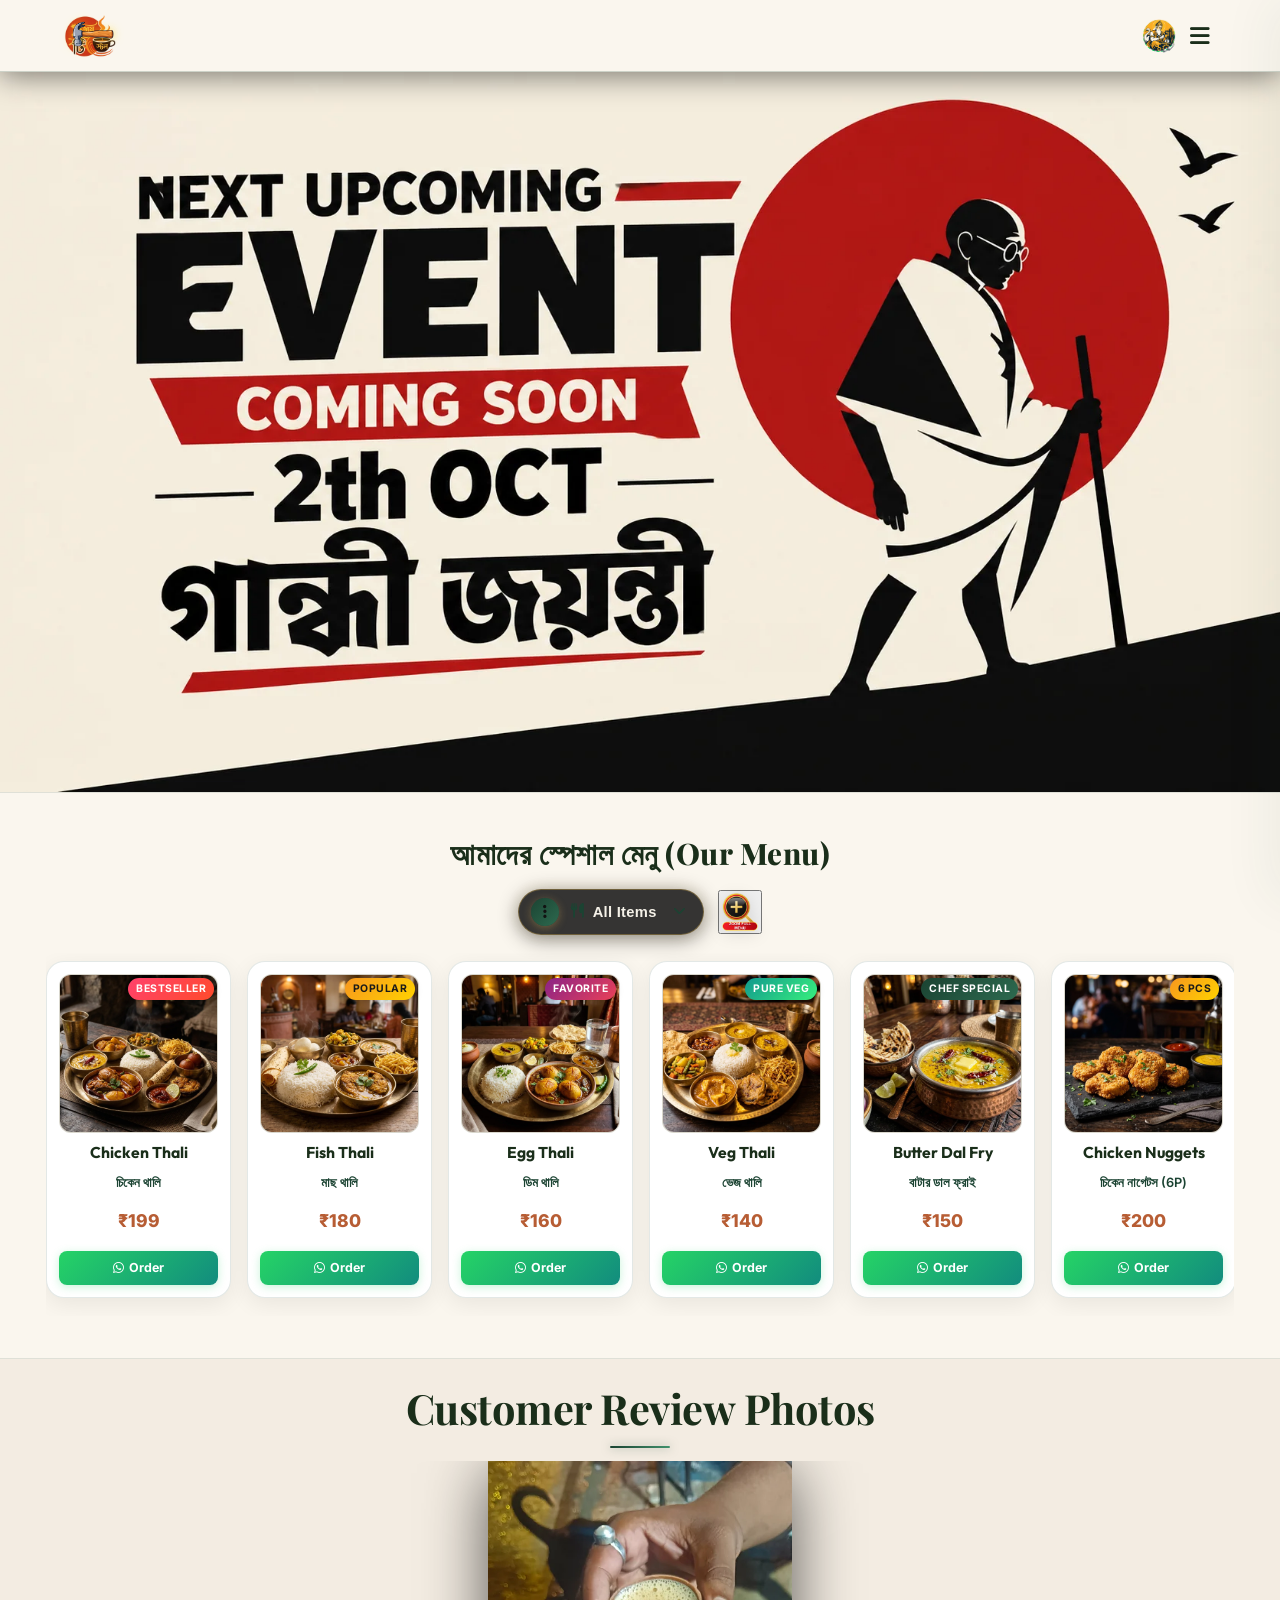
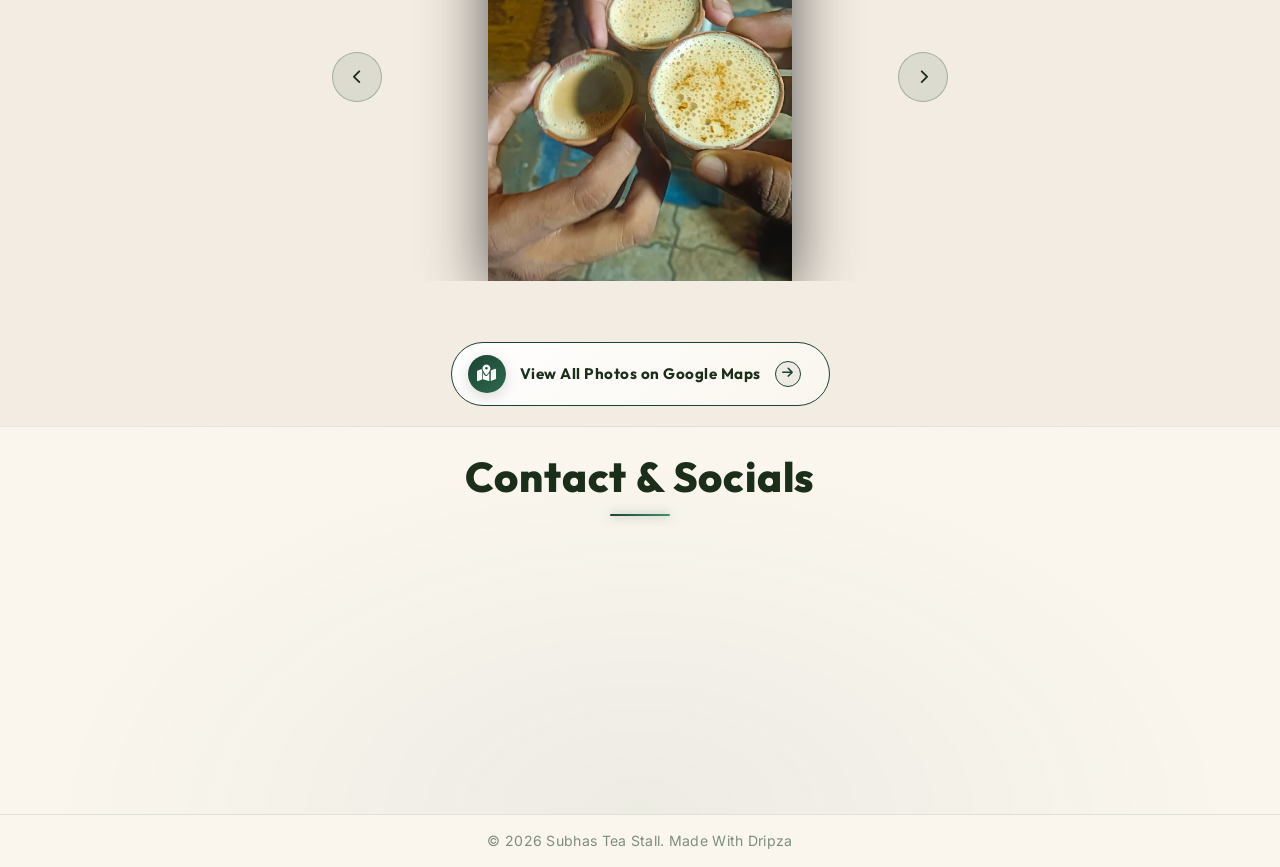
==== index.html @ e44ba38e "Add clear search button in menu popup" ====
﻿<!DOCTYPE html>
<html lang="bn">
<head>
    <meta charset="UTF-8">
    <meta name="viewport" content="width=device-width, initial-scale=1.0">
    <title>Subhas Tea Stall</title>
    <link rel="icon" type="image/png" href="assets/subhas-tea-stall-logo.webp">
    <link href="https://fonts.googleapis.com/css2?family=Playfair+Display:wght@400;600;700;800&family=Outfit:wght@300;400;600;800&family=Inter:wght@300;400;500;600&display=swap" rel="stylesheet">
    <link rel="stylesheet" href="https://cdnjs.cloudflare.com/ajax/libs/font-awesome/6.4.0/css/all.min.css">
    <link rel="stylesheet" href="styles.css?v=1.3">
</head>
<body class="no-scroll">
    <!-- Preloader Screen -->
    <div id="preloader">
        <div class="preloader-content">
            <h1 class="preloader-title">Welcome to <br><span class="highlight">Subhas Tea Stall</span></h1>
            <div class="preloader-loader">
                <div class="loader-bar"></div>
            </div>
        </div>
    </div>
    <!-- Navbar -->
    <nav class="navbar">
        <div class="logo-container">
            <img src="assets/subhas-tea-stall-logo.webp" alt="Subhas Tea Stall Logo" class="logo-brand-img">
            <div class="logo-text-wrapper">
                <span class="animated-football-header" title="Ganesh Chaturthi Special">
                    <img src="assets/ganesh_run_icon.webp" alt="Ganesh Run Icon" style="object-fit: contain; filter: drop-shadow(0 0 5px rgba(255, 215, 0, 0.6));">
                </span>
                <span class="logo-text">Subhas Tea Stall</span>
            </div>
        </div>
        <span class="rath-yatra-header-text">শুভ বিশ্বকর্মা পূজা!</span>
        <ul class="nav-links">
            <li><a href="#home">Home</a></li>
            <li><a href="#menu">Menu</a></li>
            <li><a href="#reviews">Reviews</a></li>
            <li><a href="#contact">Contact</a></li>
        </ul>
        <div class="navbar-actions">
            <!-- Rakhi Purnima Button for Poster -->
            <button class="fifa-btn" id="open-promo-modal-direct-btn" title="Show Ganesh Chaturthi Special Poster">
                <div class="fifa-container">
                    <div class="fifa-magic-ring"></div>
                    <img src="assets/ganesh_icon.webp" alt="Ganesh Special" class="fifa-svg" style="object-fit: contain;">
                </div>
            </button>
            
            <div class="hamburger">
                <i class="fas fa-bars"></i>
            </div>
        </div>
    </nav>

    <!-- Hero Section -->
    <section id="home" class="hero">
        <div class="hero-bg banner-box">
            <img src="assets/aj_restaurant_banner_1.webp" alt="AJ Restaurant & Cafe Banner" class="active">
            <img src="assets/banner_1.webp" alt="Subhas Tea Stall Banner 1">
            <img src="assets/banner_2.webp" alt="Subhas Tea Stall Banner 2">
            <img src="assets/banner_3.webp" alt="Subhas Tea Stall Banner 3">
            <img src="assets/banner_4.webp" alt="Subhas Tea Stall Banner 4">
            <img src="assets/banner_5.webp" alt="Subhas Tea Stall Banner 5">
            <img src="assets/banner_6.webp" alt="Subhas Tea Stall Banner 6">
            <div class="overlay"></div>
        </div>
        <!-- Click/Hover Zones for Banner Control -->
        <div class="hero-nav-zone left-zone" title="Previous Image"></div>
        <div class="hero-nav-zone right-zone" title="Next Image"></div>
    </section>

                <!-- Digital Restaurant Menu Section -->
    <section id="menu" class="main-menu-section">
        <div class="menu-header-wrapper">
            <div class="menu-eyebrow-container">
                <span class="menu-eyebrow">আমাদের স্পেশাল মেনু (Our Menu)</span>
            </div>
        </div>

        <!-- Menu Category Filter Tabs -->
                <!-- Menu Category Filter Dropdown (Three-Dot Filter Menu) -->
        <!-- Menu Filter and Zoom Controls Row -->
        <div class="menu-filter-controls-row">
            <div class="menu-filter-dropdown-wrapper" id="main-menu-filter-dropdown-wrapper">
            <button type="button" class="menu-filter-dots-btn" id="main-menu-filter-dots-btn" aria-expanded="false" aria-haspopup="true" title="Filter Menu">
                <span class="three-dots-icon-box">
                    <i class="fas fa-ellipsis-v"></i>
                </span>
                <span class="current-filter-label" id="main-current-filter-label">
                    <i class="fas fa-utensils"></i>
                    <span>All Items</span>
                </span>
                <i class="fas fa-chevron-down filter-dropdown-arrow"></i>
            </button>

            <!-- Dropdown List of Category Filter Options -->
            <div class="menu-filter-dropdown-menu" id="main-menu-filter-dropdown-menu">
                <div class="menu-filter-dropdown-header">
                    <span><i class="fas fa-filter"></i> Filter Category</span>
                </div>
                <div class="menu-filter-dropdown-list">
                    <button type="button" class="menu-tab-btn active" data-category="all">
                        <span class="tab-btn-content">
                            <i class="fas fa-utensils tab-icon"></i>
                            <span class="tab-title">All Items</span>
                        </span>
                        <i class="fas fa-check active-indicator-icon"></i>
                    </button>
                    <button type="button" class="menu-tab-btn" data-category="thali">
                        <span class="tab-btn-content">
                            <i class="fas fa-bowl-rice tab-icon"></i>
                            <span class="tab-title">Bengali Thali</span>
                        </span>
                        <i class="fas fa-check active-indicator-icon"></i>
                    </button>
                    <button type="button" class="menu-tab-btn" data-category="snacks">
                        <span class="tab-btn-content">
                            <i class="fas fa-burger tab-icon"></i>
                            <span class="tab-title">Breakfast & Snacks</span>
                        </span>
                        <i class="fas fa-check active-indicator-icon"></i>
                    </button>
                    <button type="button" class="menu-tab-btn" data-category="beverages">
                        <span class="tab-btn-content">
                            <i class="fas fa-mug-hot tab-icon"></i>
                            <span class="tab-title">Tea & Coffee</span>
                        </span>
                        <i class="fas fa-check active-indicator-icon"></i>
                    </button>
                    <button type="button" class="menu-tab-btn" data-category="extras">
                        <span class="tab-btn-content">
                            <i class="fas fa-plate-wheat tab-icon"></i>
                            <span class="tab-title">Sides & Extras</span>
                        </span>
                        <i class="fas fa-check active-indicator-icon"></i>
                    </button>
                </div>
            </div>
        </div>

            <!-- Zoom Full Menu Button on Right Side of Filter -->
            <button type="button" class="menu-zoom-img-btn" id="open-full-menu-modal-btn" title="Open Complete Menu Card (সম্পূর্ণ মেনু)">
                    <img src="assets/zoom_full_menu_icon.webp" alt="Zoom Full Menu" class="zoom-full-menu-img">
                </button>
        </div>
        

        <!-- Menu Cards Horizontal Side-Scroll Wrapper -->
        <div class="main-menu-scroll-wrapper">
            <div class="main-menu-scroll-track" id="main-restaurant-menu-scroll">
                
                <!-- 1. Chicken Thali -->
                <div class="food-menu-card" data-category="thali">
                    <div class="food-card-badge bestseller">Bestseller</div>
                    <div class="food-card-img-box">
                        <img src="assets/menu_chicken_thali.webp" alt="Chicken Thali" loading="lazy">
                    </div>
                    <div class="food-card-body">
                        <h3 class="food-title">Chicken Thali</h3>
                        <span class="bengali-title">চিকেন থালি</span>
                        <span class="food-price">₹199</span>
                        <a href="https://wa.me/919547683177?text=Hi%20Subhas%20Tea%20Stall,%20I%20want%20to%20order%20Chicken%20Thali%20(₹199)" target="_blank" class="food-order-btn">
                            <i class="fab fa-whatsapp"></i> Order
                        </a>
                    </div>
                </div>

                <!-- 2. Fish Thali -->
                <div class="food-menu-card" data-category="thali">
                    <div class="food-card-badge popular">Popular</div>
                    <div class="food-card-img-box">
                        <img src="assets/menu_fish_thali.webp" alt="Fish Thali" loading="lazy">
                    </div>
                    <div class="food-card-body">
                        <h3 class="food-title">Fish Thali</h3>
                        <span class="bengali-title">মাছ থালি</span>
                        <span class="food-price">₹180</span>
                        <a href="https://wa.me/919547683177?text=Hi%20Subhas%20Tea%20Stall,%20I%20want%20to%20order%20Fish%20Thali%20(₹180)" target="_blank" class="food-order-btn">
                            <i class="fab fa-whatsapp"></i> Order
                        </a>
                    </div>
                </div>

                <!-- 3. Egg Thali -->
                <div class="food-menu-card" data-category="thali">
                    <div class="food-card-badge special">Favorite</div>
                    <div class="food-card-img-box">
                        <img src="assets/menu_egg_thali.webp" alt="Egg Thali" loading="lazy">
                    </div>
                    <div class="food-card-body">
                        <h3 class="food-title">Egg Thali</h3>
                        <span class="bengali-title">ডিম থালি</span>
                        <span class="food-price">₹160</span>
                        <a href="https://wa.me/919547683177?text=Hi%20Subhas%20Tea%20Stall,%20I%20want%20to%20order%20Egg%20Thali%20(₹160)" target="_blank" class="food-order-btn">
                            <i class="fab fa-whatsapp"></i> Order
                        </a>
                    </div>
                </div>

                <!-- 4. Veg Thali -->
                <div class="food-menu-card" data-category="thali">
                    <div class="food-card-badge pure-veg">Pure Veg</div>
                    <div class="food-card-img-box">
                        <img src="assets/menu_veg_thali.webp" alt="Veg Thali" loading="lazy">
                    </div>
                    <div class="food-card-body">
                        <h3 class="food-title">Veg Thali</h3>
                        <span class="bengali-title">ভেজ থালি</span>
                        <span class="food-price">₹140</span>
                        <a href="https://wa.me/919547683177?text=Hi%20Subhas%20Tea%20Stall,%20I%20want%20to%20order%20Veg%20Thali%20(₹140)" target="_blank" class="food-order-btn">
                            <i class="fab fa-whatsapp"></i> Order
                        </a>
                    </div>
                </div>

                <!-- 5. Butter Dal Fry -->
                <div class="food-menu-card" data-category="extras">
                    <div class="food-card-badge chef">Chef Special</div>
                    <div class="food-card-img-box">
                        <img src="assets/menu_butter_dal_fry.webp" alt="Butter Dal Fry" loading="lazy">
                    </div>
                    <div class="food-card-body">
                        <h3 class="food-title">Butter Dal Fry</h3>
                        <span class="bengali-title">বাটার ডাল ফ্রাই</span>
                        <span class="food-price">₹150</span>
                        <a href="https://wa.me/919547683177?text=Hi%20Subhas%20Tea%20Stall,%20I%20want%20to%20order%20Butter%20Dal%20Fry%20(₹150)" target="_blank" class="food-order-btn">
                            <i class="fab fa-whatsapp"></i> Order
                        </a>
                    </div>
                </div>

                <!-- 6. Chicken Nuggets -->
                <div class="food-menu-card" data-category="snacks">
                    <div class="food-card-badge popular">6 Pcs</div>
                    <div class="food-card-img-box">
                        <img src="assets/menu_chicken_nuggets.webp" alt="Chicken Nuggets" loading="lazy">
                    </div>
                    <div class="food-card-body">
                        <h3 class="food-title">Chicken Nuggets</h3>
                        <span class="bengali-title">চিকেন নাগেটস (6P)</span>
                        <span class="food-price">₹200</span>
                        <a href="https://wa.me/919547683177?text=Hi%20Subhas%20Tea%20Stall,%20I%20want%20to%20order%20Chicken%20Nuggets%20(₹200)" target="_blank" class="food-order-btn">
                            <i class="fab fa-whatsapp"></i> Order
                        </a>
                    </div>
                </div>

                <!-- 7. Aloo Tikki -->
                <div class="food-menu-card" data-category="snacks">
                    <div class="food-card-badge pure-veg">Big Size</div>
                    <div class="food-card-img-box">
                        <img src="assets/menu_aloo_tikki.webp" alt="Aloo Tikki Big Size" loading="lazy">
                    </div>
                    <div class="food-card-body">
                        <h3 class="food-title">Aloo Tikki 6P</h3>
                        <span class="bengali-title">আলু টিক্কি (6P)</span>
                        <span class="food-price">₹180</span>
                        <a href="https://wa.me/919547683177?text=Hi%20Subhas%20Tea%20Stall,%20I%20want%20to%20order%20Aloo%20Tikki%20(₹180)" target="_blank" class="food-order-btn">
                            <i class="fab fa-whatsapp"></i> Order
                        </a>
                    </div>
                </div>

                <!-- 8. Egg Maggie -->
                <div class="food-menu-card" data-category="snacks">
                    <div class="food-card-badge popular">Hot</div>
                    <div class="food-card-img-box">
                        <img src="assets/menu_egg_maggie.webp" alt="Egg Maggie" loading="lazy">
                    </div>
                    <div class="food-card-body">
                        <h3 class="food-title">Egg Maggie</h3>
                        <span class="bengali-title">এগ ম্যাগি</span>
                        <span class="food-price">₹80</span>
                        <a href="https://wa.me/919547683177?text=Hi%20Subhas%20Tea%20Stall,%20I%20want%20to%20order%20Egg%20Maggie%20(₹80)" target="_blank" class="food-order-btn">
                            <i class="fab fa-whatsapp"></i> Order
                        </a>
                    </div>
                </div>

                <!-- 9. Veg Maggie -->
                <div class="food-menu-card" data-category="snacks">
                    <div class="food-card-badge pure-veg">Veg</div>
                    <div class="food-card-img-box">
                        <img src="assets/menu_egg_maggie.webp" alt="Veg Maggie" loading="lazy">
                    </div>
                    <div class="food-card-body">
                        <h3 class="food-title">Veg Maggie</h3>
                        <span class="bengali-title">ভেজ ম্যাগি</span>
                        <span class="food-price">₹60</span>
                        <a href="https://wa.me/919547683177?text=Hi%20Subhas%20Tea%20Stall,%20I%20want%20to%20order%20Veg%20Maggie%20(₹60)" target="_blank" class="food-order-btn">
                            <i class="fab fa-whatsapp"></i> Order
                        </a>
                    </div>
                </div>

                <!-- 10. Bread Omelette -->
                <div class="food-menu-card" data-category="snacks">
                    <div class="food-card-badge special">Breakfast</div>
                    <div class="food-card-img-box">
                        <img src="assets/menu6.webp" alt="Bread Omelette Jam Butter" loading="lazy">
                    </div>
                    <div class="food-card-body">
                        <h3 class="food-title">Bread Omelette</h3>
                        <span class="bengali-title">ব্রেড ওমলেট / জ্যাম</span>
                        <span class="food-price">₹60</span>
                        <a href="https://wa.me/919547683177?text=Hi%20Subhas%20Tea%20Stall,%20I%20want%20to%20order%20Bread%20Omelette%20(₹60)" target="_blank" class="food-order-btn">
                            <i class="fab fa-whatsapp"></i> Order
                        </a>
                    </div>
                </div>

                <!-- 11. Chai & Coffee -->
                <div class="food-menu-card" data-category="beverages">
                    <div class="food-card-badge special">Hot</div>
                    <div class="food-card-img-box">
                        <img src="assets/menu_tea_coffee.webp" alt="Coffee" loading="lazy">
                    </div>
                    <div class="food-card-body">
                        <h3 class="food-title">Milk / Black Coffee</h3>
                        <span class="bengali-title">কফি (Min 2 Cup)</span>
                        <span class="food-price">₹50</span>
                        <a href="https://wa.me/919547683177?text=Hi%20Subhas%20Tea%20Stall,%20I%20want%20to%20order%20Coffee" target="_blank" class="food-order-btn">
                            <i class="fab fa-whatsapp"></i> Order
                        </a>
                    </div>
                </div>

                <!-- 12. Milk / Black Tea -->
                <div class="food-menu-card" data-category="beverages">
                    <div class="food-card-badge bestseller">Chai</div>
                    <div class="food-card-img-box">
                        <img src="assets/menu_tea_coffee.webp" alt="Tea" loading="lazy">
                    </div>
                    <div class="food-card-body">
                        <h3 class="food-title">Black / Milk Tea</h3>
                        <span class="bengali-title">চা (Min 2 Cup)</span>
                        <span class="food-price">₹25</span>
                        <a href="https://wa.me/919547683177?text=Hi%20Subhas%20Tea%20Stall,%20I%20want%20to%20order%20Tea" target="_blank" class="food-order-btn">
                            <i class="fab fa-whatsapp"></i> Order
                        </a>
                    </div>
                </div>

                <!-- 13. Green Tea -->
                <div class="food-menu-card" data-category="beverages">
                    <div class="food-card-badge pure-veg">Healthy</div>
                    <div class="food-card-img-box">
                        <img src="assets/menu_tea_coffee.webp" alt="Green Tea" loading="lazy">
                    </div>
                    <div class="food-card-body">
                        <h3 class="food-title">Green Tea</h3>
                        <span class="bengali-title">গ্রিন টি (Min 2 Cup)</span>
                        <span class="food-price">₹40</span>
                        <a href="https://wa.me/919547683177?text=Hi%20Subhas%20Tea%20Stall,%20I%20want%20to%20order%20Green%20Tea" target="_blank" class="food-order-btn">
                            <i class="fab fa-whatsapp"></i> Order
                        </a>
                    </div>
                </div>

                <!-- 14. Extra Chicken 4P -->
                <div class="food-menu-card" data-category="extras">
                    <div class="food-card-badge popular">4 Pcs</div>
                    <div class="food-card-img-box">
                        <img src="assets/menu_chicken_thali.webp" alt="Extra Chicken" loading="lazy">
                    </div>
                    <div class="food-card-body">
                        <h3 class="food-title">Extra Chicken (4P)</h3>
                        <span class="bengali-title">চিকেন কারি (4P)</span>
                        <span class="food-price">₹180</span>
                        <a href="https://wa.me/919547683177?text=Hi%20Subhas%20Tea%20Stall,%20I%20want%20to%20order%20Extra%20Chicken%204P%20(₹180)" target="_blank" class="food-order-btn">
                            <i class="fab fa-whatsapp"></i> Order
                        </a>
                    </div>
                </div>

                <!-- 15. Extra Mutton 1P -->
                <div class="food-menu-card" data-category="extras">
                    <div class="food-card-badge special">Special</div>
                    <div class="food-card-img-box">
                        <img src="assets/menu3.webp" alt="Extra Mutton" loading="lazy">
                    </div>
                    <div class="food-card-body">
                        <h3 class="food-title">Extra Mutton (1P)</h3>
                        <span class="bengali-title">মটন (স্পেশাল অর্ডার)</span>
                        <span class="food-price">₹80</span>
                        <a href="https://wa.me/919547683177?text=Hi%20Subhas%20Tea%20Stall,%20I%20want%20to%20order%20Extra%20Mutton%20(₹80)" target="_blank" class="food-order-btn">
                            <i class="fab fa-whatsapp"></i> Order
                        </a>
                    </div>
                </div>

                <!-- 16. Extra Fish 1P -->
                <div class="food-menu-card" data-category="extras">
                    <div class="food-card-badge popular">1 Pc</div>
                    <div class="food-card-img-box">
                        <img src="assets/menu_fish_thali.webp" alt="Extra Fish" loading="lazy">
                    </div>
                    <div class="food-card-body">
                        <h3 class="food-title">Extra Fish (1P)</h3>
                        <span class="bengali-title">মাছ ১ পিস</span>
                        <span class="food-price">₹80</span>
                        <a href="https://wa.me/919547683177?text=Hi%20Subhas%20Tea%20Stall,%20I%20want%20to%20order%20Extra%20Fish%20(₹80)" target="_blank" class="food-order-btn">
                            <i class="fab fa-whatsapp"></i> Order
                        </a>
                    </div>
                </div>

                <!-- 17. Green Salad -->
                <div class="food-menu-card" data-category="extras">
                    <div class="food-card-badge pure-veg">Fresh</div>
                    <div class="food-card-img-box">
                        <img src="assets/menu_veg_thali.webp" alt="Green Salad" loading="lazy">
                    </div>
                    <div class="food-card-body">
                        <h3 class="food-title">Green Salad</h3>
                        <span class="bengali-title">গ্রিন স্যালাড</span>
                        <span class="food-price">₹100</span>
                        <a href="https://wa.me/919547683177?text=Hi%20Subhas%20Tea%20Stall,%20I%20want%20to%20order%20Green%20Salad%20(₹100)" target="_blank" class="food-order-btn">
                            <i class="fab fa-whatsapp"></i> Order
                        </a>
                    </div>
                </div>

                <!-- 18. Extra Egg (2P) -->
                <div class="food-menu-card" data-category="extras">
                    <div class="food-card-badge special">2 Pcs</div>
                    <div class="food-card-img-box">
                        <img src="assets/menu_egg_thali.webp" alt="Extra Egg 2P" loading="lazy">
                    </div>
                    <div class="food-card-body">
                        <h3 class="food-title">Extra Egg (2P)</h3>
                        <span class="bengali-title">ডিম (২ পিস)</span>
                        <span class="food-price">₹50</span>
                        <a href="https://wa.me/919547683177?text=Hi%20Subhas%20Tea%20Stall,%20I%20want%20to%20order%20Extra%20Egg%202P%20(₹50)" target="_blank" class="food-order-btn">
                            <i class="fab fa-whatsapp"></i> Order
                        </a>
                    </div>
                </div>

                <!-- 19. Extra Rice -->
                <div class="food-menu-card" data-category="extras">
                    <div class="food-card-badge popular">1 Plate</div>
                    <div class="food-card-img-box">
                        <img src="assets/menu_veg_thali.webp" alt="Extra Rice" loading="lazy">
                    </div>
                    <div class="food-card-body">
                        <h3 class="food-title">Extra Rice</h3>
                        <span class="bengali-title">এক্সট্রা ভাত</span>
                        <span class="food-price">₹50</span>
                        <a href="https://wa.me/919547683177?text=Hi%20Subhas%20Tea%20Stall,%20I%20want%20to%20order%20Extra%20Rice%20(₹50)" target="_blank" class="food-order-btn">
                            <i class="fab fa-whatsapp"></i> Order
                        </a>
                    </div>
                </div>

                <!-- 20. Extra Misti / Papad / Roti -->
                <div class="food-menu-card" data-category="extras">
                    <div class="food-card-badge pure-veg">Per Pc</div>
                    <div class="food-card-img-box">
                        <img src="assets/menu2.webp" alt="Extra Misti Papad Roti" loading="lazy">
                    </div>
                    <div class="food-card-body">
                        <h3 class="food-title">Extra Misti / Papad / Roti</h3>
                        <span class="bengali-title">মিষ্টি / পাঁপড় / রুটি</span>
                        <span class="food-price">₹10</span>
                        <a href="https://wa.me/919547683177?text=Hi%20Subhas%20Tea%20Stall,%20I%20want%20to%20order%20Extra%20Misti%20Papad%20Roti%20(₹10)" target="_blank" class="food-order-btn">
                            <i class="fab fa-whatsapp"></i> Order
                        </a>
                    </div>
                </div>

                <!-- 21. Extra Sabji / Dal / Vaji -->
                <div class="food-menu-card" data-category="extras">
                    <div class="food-card-badge pure-veg">Side Bowl</div>
                    <div class="food-card-img-box">
                        <img src="assets/menu_butter_dal_fry.webp" alt="Extra Sabji Dal Vaji" loading="lazy">
                    </div>
                    <div class="food-card-body">
                        <h3 class="food-title">Extra Sabji / Dal / Vaji</h3>
                        <span class="bengali-title">সবজি / ডাল / ভাজি</span>
                        <span class="food-price">₹30</span>
                        <a href="https://wa.me/919547683177?text=Hi%20Subhas%20Tea%20Stall,%20I%20want%20to%20order%20Extra%20Sabji%20Dal%20Vaji%20(₹30)" target="_blank" class="food-order-btn">
                            <i class="fab fa-whatsapp"></i> Order
                        </a>
                    </div>
                </div>

                <!-- 18. Water Bottle -->
                <div class="food-menu-card" data-category="beverages">
                    <div class="food-card-badge pure-veg">Mineral</div>
                    <div class="food-card-img-box">
                        <img src="assets/menu5.webp" alt="Water Bottle" loading="lazy">
                    </div>
                    <div class="food-card-body">
                        <h3 class="food-title">Water Bottle</h3>
                        <span class="bengali-title">জল 1L / 2L</span>
                        <span class="food-price">₹20 / ₹30</span>
                        <a href="https://wa.me/919547683177?text=Hi%20Subhas%20Tea%20Stall,%20I%20want%20to%20order%20Water%20Bottle" target="_blank" class="food-order-btn">
                            <i class="fab fa-whatsapp"></i> Order
                        </a>
                    </div>
                </div>

            </div>
        </div>
    </section>

    <!-- Reviews Section (Photo Gallery) -->
    <section id="reviews" class="reviews-section">
        <h2 class="section-title">Customer Review Photos</h2>
        <div class="reviews-slider-container">
            <div class="reviews-slider">
                <div class="review-slide active">
                    <img src="assets/review_1.webp" alt="Customer Review 1">
                </div>
                <div class="review-slide">
                    <img src="assets/review_2.webp" alt="Customer Review 2">
                </div>
                <div class="review-slide">
                    <img src="assets/review_3.webp" alt="Customer Review 3">
                </div>
                <div class="review-slide">
                    <img src="assets/review_4.webp" alt="Customer Review 4">
                </div>
                <div class="review-slide">
                    <img src="assets/review_5.webp" alt="Customer Review 5">
                </div>
                <div class="review-slide">
                    <img src="assets/review_6.webp" alt="Customer Review 6">
                </div>
                <div class="review-slide">
                    <img src="assets/review_7.webp" alt="Customer Review 7">
                </div>
                <div class="review-slide">
                    <img src="assets/review_8.webp" alt="Customer Review 8">
                </div>
                <div class="review-slide">
                    <img src="assets/review_9.webp" alt="Customer Review 9">
                </div>
                <div class="review-slide">
                    <img src="assets/review_10.webp" alt="Customer Review 10">
                </div>
                <div class="review-slide">
                    <img src="assets/review_11.webp" alt="Customer Review 11">
                </div>
                <div class="review-slide">
                    <img src="assets/review_12.webp" alt="Customer Review 12">
                </div>
                <div class="review-slide">
                    <img src="assets/review_13.webp" alt="Customer Review 13">
                </div>
                <div class="review-slide">
                    <img src="assets/review_14.webp" alt="Customer Review 14">
                </div>
                <div class="review-slide">
                    <img src="assets/review_15.webp" alt="Customer Review 15">
                </div>
            </div>
            
            <!-- Slider Controls -->
            <button class="slider-btn prev-btn"><i class="fas fa-chevron-left"></i></button>
            <button class="slider-btn next-btn"><i class="fas fa-chevron-right"></i></button>
            
            <!-- Slider Dots -->
            <div class="slider-dots"></div>
        </div>
        <div style="text-align: center; margin-top: 3rem;">
            <div class="reviews-cta-wrapper">
            <a href="https://maps.app.goo.gl/wQAtMubiSSUngBWE6" target="_blank" class="modern-maps-btn" title="Open Google Maps Gallery">
                <span class="maps-icon-badge"><i class="fas fa-map-marked-alt"></i></span>
                <span class="maps-btn-text">View All Photos on Google Maps</span>
                <span class="maps-arrow-circle"><i class="fas fa-arrow-right"></i></span>
            </a>
        </div>
        </div>
    </section>

    <!-- Contact & Footer -->
    <section id="contact" class="contact-section">
        <h2 class="section-title">Contact & Socials</h2>
        <div class="contact-container glassmorphism">
            <div class="contact-info">
                <h2>Visit Us</h2>
                <div class="info-item">
                    <a href="https://maps.app.goo.gl/G2WY5pdnE6Z5z4eN9" target="_blank" style="color: inherit; text-decoration: none; display: flex; align-items: center; gap: 15px;">
                        <i class="fas fa-map-marker-alt"></i>
                        <p>Nabadwip, West Bengal 741302</p>
                    </a>
                </div>
                <div class="info-item">
                    <a href="tel:+919547683177" style="color: inherit; text-decoration: none; display: flex; align-items: center; gap: 15px;">
                        <i class="fas fa-phone-alt"></i>
                        <p>+91 9547683177</p>
                    </a>
                </div>
                <div class="info-item">
                    <a href="mailto:subhasteastall@gmail.com" style="color: inherit; text-decoration: none; display: flex; align-items: center; gap: 15px;">
                        <i class="fas fa-envelope"></i>
                        <p>subhasteastall@gmail.com</p>
                    </a>
                </div>
            </div>
            <div class="social-links">
                <h2>Follow Us</h2>
                <div class="social-icons">
                    <a href="#" class="social-icon"><i class="fab fa-instagram"></i></a>
                    <a href="#" class="social-icon"><i class="fab fa-facebook-f"></i></a>
                    <a href="#" class="social-icon"><i class="fab fa-youtube"></i></a>
                    <a href="https://wa.me/919547683177" target="_blank" class="social-icon"><i class="fab fa-whatsapp"></i></a>
                    <a href="https://maps.app.goo.gl/G2WY5pdnE6Z5z4eN9" target="_blank" class="social-icon"><i class="fas fa-map-marker-alt"></i></a>
                </div>
            </div>
        </div>
    </section>

    <footer>
        <p>&copy; 2026 Subhas Tea Stall. Made With Dripza</p>
    </footer>



    <!-- Full Menu Interactive Modal -->
    <div class="full-menu-modal" id="full-menu-modal" aria-hidden="true">
        <div class="full-menu-modal-overlay" id="full-menu-modal-overlay"></div>
        <div class="full-menu-modal-container">
            <!-- Modal Sticky Top Header Container (Header + Hero Title + Search + Category Tabs) -->
            <div class="full-menu-modal-top-section">
                <!-- Modal Header -->
                <div class="full-menu-modal-header">
                    <div class="full-menu-modal-header-left">
                        <button class="menu-modal-close-btn" id="close-full-menu-modal-btn" aria-label="Close Full Menu">
                            <i class="fas fa-arrow-left"></i> <span>Back</span>
                        </button>
                        <div class="full-menu-modal-title">
                            Subhas Tea Stall
                        </div>
                    </div>
                    <div class="full-menu-modal-header-right">
                        <a href="#modal-order-timings" class="menu-modal-timing-btn" id="modal-timing-btn" title="Order Timings">
                            <i class="fas fa-clock"></i> <span>Timings</span>
                        </a>
                        <a href="tel:919547683177" class="menu-modal-call-btn">
                            <i class="fas fa-phone-alt"></i> <span>919547683177</span>
                        </a>
                        <button class="menu-modal-close-icon-btn" id="close-full-menu-icon-btn" aria-label="Close">
                            <i class="fas fa-times"></i>
                        </button>
                    </div>
                </div>

                <!-- Modal Hero Header -->
                <div class="full-menu-hero">
                    <h1>Complete Menu Card <span class="bengali-heading">আমাদের সম্পূর্ণ ডিজিটাল মেনু</span></h1>
                </div>

                <!-- Search Bar & Category Filter Tabs -->
                <div class="menu-control-bar">
                    

                    <!-- Modal Category Filter Dropdown (Three-Dot Filter Menu) -->
                    <div class="menu-filter-dropdown-wrapper" id="modal-menu-filter-dropdown-wrapper">
            <button type="button" class="menu-filter-dots-btn" id="modal-menu-filter-dots-btn" aria-expanded="false" aria-haspopup="true" title="Filter Menu">
                <span class="three-dots-icon-box">
                    <i class="fas fa-ellipsis-v"></i>
                </span>
                <span class="current-filter-label" id="modal-current-filter-label">
                    <i class="fas fa-utensils"></i>
                    <span>All Items</span>
                </span>
                <i class="fas fa-chevron-down filter-dropdown-arrow"></i>
            </button>

            <!-- Dropdown List of Category Filter Options -->
            <div class="menu-filter-dropdown-menu" id="modal-menu-filter-dropdown-menu">
                <div class="menu-filter-dropdown-header">
                    <span><i class="fas fa-filter"></i> Filter Category</span>
                </div>
                <div class="menu-filter-dropdown-list">
                    <button type="button" class="menu-tab-btn active" data-category="all">
                        <span class="tab-btn-content">
                            <i class="fas fa-utensils tab-icon"></i>
                            <span class="tab-title">All Items</span>
                        </span>
                        <i class="fas fa-check active-indicator-icon"></i>
                    </button>
                    <button type="button" class="menu-tab-btn" data-category="thali">
                        <span class="tab-btn-content">
                            <i class="fas fa-bowl-rice tab-icon"></i>
                            <span class="tab-title">Bengali Thali</span>
                        </span>
                        <i class="fas fa-check active-indicator-icon"></i>
                    </button>
                    <button type="button" class="menu-tab-btn" data-category="snacks">
                        <span class="tab-btn-content">
                            <i class="fas fa-burger tab-icon"></i>
                            <span class="tab-title">Breakfast & Snacks</span>
                        </span>
                        <i class="fas fa-check active-indicator-icon"></i>
                    </button>
                    <button type="button" class="menu-tab-btn" data-category="beverages">
                        <span class="tab-btn-content">
                            <i class="fas fa-mug-hot tab-icon"></i>
                            <span class="tab-title">Tea & Coffee</span>
                        </span>
                        <i class="fas fa-check active-indicator-icon"></i>
                    </button>
                    <button type="button" class="menu-tab-btn" data-category="extras">
                        <span class="tab-btn-content">
                            <i class="fas fa-plate-wheat tab-icon"></i>
                            <span class="tab-title">Sides & Extras</span>
                        </span>
                        <i class="fas fa-check active-indicator-icon"></i>
                    </button>
                </div>
            </div>
                </div>

                    <div class="search-box-wrapper">
                        <i class="fas fa-search"></i>
                        <input type="text" id="modal-menu-search-input" placeholder="খাবারের নাম লিখে খুঁজুন (Search dishes...)" autocomplete="off">
                        <button type="button" id="modal-menu-search-clear" class="search-clear-btn" aria-label="Clear search" title="à¦®à§à¦›à§‡ à¦«à§‡à¦²à§à¦¨ (Clear)">
                            <i class="fas fa-times"></i>
                        </button>
                    </div>
            </div>
            </div>

            <div class="full-menu-modal-body">
                <!-- Complete Menu Card Grid -->
                <div class="compact-menu-grid-container">
                    <div class="compact-grid" id="modal-full-menu-grid">

                        <!-- 1. Chicken Thali -->
                        <div class="food-menu-card" data-category="thali" data-keywords="chicken thali murgi murgir mangsho rice dal sabji thali">
                            <div class="food-card-badge bestseller">Bestseller</div>
                            <div class="food-card-img-box">
                                <img src="assets/menu_chicken_thali.webp" alt="Chicken Thali" loading="lazy">
                            </div>
                            <div class="food-card-body">
                                <h3 class="food-title">Chicken Thali</h3>
                                <span class="bengali-title">চিকেন থালি</span>
                                <span class="food-price">₹199</span>
                                <a href="https://wa.me/919547683177?text=Hi%20Subhas%20Tea%20Stall,%20I%20want%20to%20order%20Chicken%20Thali%20(₹199)" target="_blank" class="food-order-btn">
                                    <i class="fab fa-whatsapp"></i> Order
                                </a>
                            </div>
                        </div>

                        <!-- 2. Fish Thali -->
                        <div class="food-menu-card" data-category="thali" data-keywords="fish thali macher thali mach jhol rui katla rice dal thali">
                            <div class="food-card-badge popular">Popular</div>
                            <div class="food-card-img-box">
                                <img src="assets/menu_fish_thali.webp" alt="Fish Thali" loading="lazy">
                            </div>
                            <div class="food-card-body">
                                <h3 class="food-title">Fish Thali</h3>
                                <span class="bengali-title">মাছ থালি</span>
                                <span class="food-price">₹180</span>
                                <a href="https://wa.me/919547683177?text=Hi%20Subhas%20Tea%20Stall,%20I%20want%20to%20order%20Fish%20Thali%20(₹180)" target="_blank" class="food-order-btn">
                                    <i class="fab fa-whatsapp"></i> Order
                                </a>
                            </div>
                        </div>

                        <!-- 3. Egg Thali -->
                        <div class="food-menu-card" data-category="thali" data-keywords="egg thali dimer thali dim kosha rice dal thali">
                            <div class="food-card-badge special">Favorite</div>
                            <div class="food-card-img-box">
                                <img src="assets/menu_egg_thali.webp" alt="Egg Thali" loading="lazy">
                            </div>
                            <div class="food-card-body">
                                <h3 class="food-title">Egg Thali</h3>
                                <span class="bengali-title">ডিম থালি</span>
                                <span class="food-price">₹160</span>
                                <a href="https://wa.me/919547683177?text=Hi%20Subhas%20Tea%20Stall,%20I%20want%20to%20order%20Egg%20Thali%20(₹160)" target="_blank" class="food-order-btn">
                                    <i class="fab fa-whatsapp"></i> Order
                                </a>
                            </div>
                        </div>

                        <!-- 4. Veg Thali -->
                        <div class="food-menu-card" data-category="thali" data-keywords="veg thali niramish thali paneer dal sabji rice mishti doi">
                            <div class="food-card-badge pure-veg">Pure Veg</div>
                            <div class="food-card-img-box">
                                <img src="assets/menu_veg_thali.webp" alt="Veg Thali" loading="lazy">
                            </div>
                            <div class="food-card-body">
                                <h3 class="food-title">Veg Thali</h3>
                                <span class="bengali-title">ভেজ থালি</span>
                                <span class="food-price">₹140</span>
                                <a href="https://wa.me/919547683177?text=Hi%20Subhas%20Tea%20Stall,%20I%20want%20to%20order%20Veg%20Thali%20(₹140)" target="_blank" class="food-order-btn">
                                    <i class="fab fa-whatsapp"></i> Order
                                </a>
                            </div>
                        </div>

                        <!-- 5. Butter Dal Fry -->
                        <div class="food-menu-card" data-category="extras" data-keywords="butter dal fry yellow dal tadka veg">
                            <div class="food-card-badge chef">Chef Special</div>
                            <div class="food-card-img-box">
                                <img src="assets/menu_butter_dal_fry.webp" alt="Butter Dal Fry" loading="lazy">
                            </div>
                            <div class="food-card-body">
                                <h3 class="food-title">Butter Dal Fry</h3>
                                <span class="bengali-title">বাটার ডাল ফ্রাই</span>
                                <span class="food-price">₹150</span>
                                <a href="https://wa.me/919547683177?text=Hi%20Subhas%20Tea%20Stall,%20I%20want%20to%20order%20Butter%20Dal%20Fry%20(₹150)" target="_blank" class="food-order-btn">
                                    <i class="fab fa-whatsapp"></i> Order
                                </a>
                            </div>
                        </div>

                        <!-- 6. Chicken Nuggets (6P) -->
                        <div class="food-menu-card" data-category="snacks" data-keywords="chicken nuggets 6p fried snacks non-veg">
                            <div class="food-card-badge popular">6 Pcs</div>
                            <div class="food-card-img-box">
                                <img src="assets/menu_chicken_nuggets.webp" alt="Chicken Nuggets" loading="lazy">
                            </div>
                            <div class="food-card-body">
                                <h3 class="food-title">Chicken Nuggets</h3>
                                <span class="bengali-title">চিকেন নাগেটস (6P)</span>
                                <span class="food-price">₹200</span>
                                <a href="https://wa.me/919547683177?text=Hi%20Subhas%20Tea%20Stall,%20I%20want%20to%20order%20Chicken%20Nuggets%20(₹200)" target="_blank" class="food-order-btn">
                                    <i class="fab fa-whatsapp"></i> Order
                                </a>
                            </div>
                        </div>

                        <!-- 7. Aloo Tikki Big Size (6P) -->
                        <div class="food-menu-card" data-category="snacks" data-keywords="aloo tikki potato cutlet snacks big size veg">
                            <div class="food-card-badge pure-veg">Big Size</div>
                            <div class="food-card-img-box">
                                <img src="assets/menu_aloo_tikki.webp" alt="Aloo Tikki Big Size" loading="lazy">
                            </div>
                            <div class="food-card-body">
                                <h3 class="food-title">Aloo Tikki 6P</h3>
                                <span class="bengali-title">আলু টিক্কি (6P)</span>
                                <span class="food-price">₹180</span>
                                <a href="https://wa.me/919547683177?text=Hi%20Subhas%20Tea%20Stall,%20I%20want%20to%20order%20Aloo%20Tikki%20(₹180)" target="_blank" class="food-order-btn">
                                    <i class="fab fa-whatsapp"></i> Order
                                </a>
                            </div>
                        </div>

                        <!-- 8. Egg Maggie -->
                        <div class="food-menu-card" data-category="snacks" data-keywords="egg maggie noodles masala snacks">
                            <div class="food-card-badge popular">Hot</div>
                            <div class="food-card-img-box">
                                <img src="assets/menu_egg_maggie.webp" alt="Egg Maggie" loading="lazy">
                            </div>
                            <div class="food-card-body">
                                <h3 class="food-title">Egg Maggie</h3>
                                <span class="bengali-title">এগ ম্যাগি</span>
                                <span class="food-price">₹80</span>
                                <a href="https://wa.me/919547683177?text=Hi%20Subhas%20Tea%20Stall,%20I%20want%20to%20order%20Egg%20Maggie%20(₹80)" target="_blank" class="food-order-btn">
                                    <i class="fab fa-whatsapp"></i> Order
                                </a>
                            </div>
                        </div>

                        <!-- 9. Veg Maggie -->
                        <div class="food-menu-card" data-category="snacks" data-keywords="veg maggie masala noodles snacks vegetarian">
                            <div class="food-card-badge pure-veg">Veg</div>
                            <div class="food-card-img-box">
                                <img src="assets/menu_egg_maggie.webp" alt="Veg Maggie" loading="lazy">
                            </div>
                            <div class="food-card-body">
                                <h3 class="food-title">Veg Maggie</h3>
                                <span class="bengali-title">ভেজ ম্যাগি</span>
                                <span class="food-price">₹60</span>
                                <a href="https://wa.me/919547683177?text=Hi%20Subhas%20Tea%20Stall,%20I%20want%20to%20order%20Veg%20Maggie%20(₹60)" target="_blank" class="food-order-btn">
                                    <i class="fab fa-whatsapp"></i> Order
                                </a>
                            </div>
                        </div>

                        <!-- 10. Bread Omelette / Jam / Butter -->
                        <div class="food-menu-card" data-category="snacks" data-keywords="bread omelette jam butter breakfast toast egg">
                            <div class="food-card-badge special">Breakfast</div>
                            <div class="food-card-img-box">
                                <img src="assets/menu6.webp" alt="Bread Omelette Jam Butter" loading="lazy">
                            </div>
                            <div class="food-card-body">
                                <h3 class="food-title">Bread Omelette</h3>
                                <span class="bengali-title">ব্রেড ওমলেট / জ্যাম</span>
                                <span class="food-price">₹60</span>
                                <a href="https://wa.me/919547683177?text=Hi%20Subhas%20Tea%20Stall,%20I%20want%20to%20order%20Bread%20Omelette%20(₹60)" target="_blank" class="food-order-btn">
                                    <i class="fab fa-whatsapp"></i> Order
                                </a>
                            </div>
                        </div>

                        <!-- 11. Milk / Black Coffee -->
                        <div class="food-menu-card" data-category="beverages" data-keywords="coffee milk coffee black coffee hot drink beverages espresso">
                            <div class="food-card-badge special">Hot</div>
                            <div class="food-card-img-box">
                                <img src="assets/menu_tea_coffee.webp" alt="Milk and Black Coffee" loading="lazy">
                            </div>
                            <div class="food-card-body">
                                <h3 class="food-title">Milk / Black Coffee</h3>
                                <span class="bengali-title">কফি (Min 2 Cup)</span>
                                <span class="food-price">₹50</span>
                                <a href="https://wa.me/919547683177?text=Hi%20Subhas%20Tea%20Stall,%20I%20want%20to%20order%20Coffee" target="_blank" class="food-order-btn">
                                    <i class="fab fa-whatsapp"></i> Order
                                </a>
                            </div>
                        </div>

                        <!-- 12. Black / Milk Tea -->
                        <div class="food-menu-card" data-category="beverages" data-keywords="tea chai milk tea black tea masala chai beverage">
                            <div class="food-card-badge bestseller">Chai</div>
                            <div class="food-card-img-box">
                                <img src="assets/menu_tea_coffee.webp" alt="Black and Milk Tea" loading="lazy">
                            </div>
                            <div class="food-card-body">
                                <h3 class="food-title">Black / Milk Tea</h3>
                                <span class="bengali-title">চা (Min 2 Cup)</span>
                                <span class="food-price">₹25</span>
                                <a href="https://wa.me/919547683177?text=Hi%20Subhas%20Tea%20Stall,%20I%20want%20to%20order%20Tea" target="_blank" class="food-order-btn">
                                    <i class="fab fa-whatsapp"></i> Order
                                </a>
                            </div>
                        </div>

                        <!-- 13. Green Tea -->
                        <div class="food-menu-card" data-category="beverages" data-keywords="green tea healthy detox hot beverage">
                            <div class="food-card-badge pure-veg">Healthy</div>
                            <div class="food-card-img-box">
                                <img src="assets/menu_tea_coffee.webp" alt="Green Tea" loading="lazy">
                            </div>
                            <div class="food-card-body">
                                <h3 class="food-title">Green Tea</h3>
                                <span class="bengali-title">গ্রিন টি (Min 2 Cup)</span>
                                <span class="food-price">₹40</span>
                                <a href="https://wa.me/919547683177?text=Hi%20Subhas%20Tea%20Stall,%20I%20want%20to%20order%20Green%20Tea" target="_blank" class="food-order-btn">
                                    <i class="fab fa-whatsapp"></i> Order
                                </a>
                            </div>
                        </div>

                        <!-- 14. Extra Chicken (4P) -->
                        <div class="food-menu-card" data-category="extras" data-keywords="extra chicken 4p murgir mangsho chicken curry side non-veg">
                            <div class="food-card-badge popular">4 Pcs</div>
                            <div class="food-card-img-box">
                                <img src="assets/menu_chicken_thali.webp" alt="Extra Chicken 4P" loading="lazy">
                            </div>
                            <div class="food-card-body">
                                <h3 class="food-title">Extra Chicken (4P)</h3>
                                <span class="bengali-title">চিকেন কারি (4P)</span>
                                <span class="food-price">₹180</span>
                                <a href="https://wa.me/919547683177?text=Hi%20Subhas%20Tea%20Stall,%20I%20want%20to%20order%20Extra%20Chicken%204P%20(₹180)" target="_blank" class="food-order-btn">
                                    <i class="fab fa-whatsapp"></i> Order
                                </a>
                            </div>
                        </div>

                        <!-- 15. Extra Mutton (1P - Special Order) -->
                        <div class="food-menu-card" data-category="extras" data-keywords="extra mutton 1p khasi mangsho mutton kosha special non-veg">
                            <div class="food-card-badge special">Special</div>
                            <div class="food-card-img-box">
                                <img src="assets/menu3.webp" alt="Extra Mutton 1P" loading="lazy">
                            </div>
                            <div class="food-card-body">
                                <h3 class="food-title">Extra Mutton (1P)</h3>
                                <span class="bengali-title">মটন (স্পেশাল অর্ডার)</span>
                                <span class="food-price">₹80</span>
                                <a href="https://wa.me/919547683177?text=Hi%20Subhas%20Tea%20Stall,%20I%20want%20to%20order%20Extra%20Mutton%20(₹80)" target="_blank" class="food-order-btn">
                                    <i class="fab fa-whatsapp"></i> Order
                                </a>
                            </div>
                        </div>

                        <!-- 16. Extra Fish (1P) -->
                        <div class="food-menu-card" data-category="extras" data-keywords="extra fish 1p macher jhol rui katla side non-veg">
                            <div class="food-card-badge popular">1 Pc</div>
                            <div class="food-card-img-box">
                                <img src="assets/menu_fish_thali.webp" alt="Extra Fish 1P" loading="lazy">
                            </div>
                            <div class="food-card-body">
                                <h3 class="food-title">Extra Fish (1P)</h3>
                                <span class="bengali-title">মাছ ১ পিস</span>
                                <span class="food-price">₹80</span>
                                <a href="https://wa.me/919547683177?text=Hi%20Subhas%20Tea%20Stall,%20I%20want%20to%20order%20Extra%20Fish%20(₹80)" target="_blank" class="food-order-btn">
                                    <i class="fab fa-whatsapp"></i> Order
                                </a>
                            </div>
                        </div>

                        <!-- 17. Green Salad -->
                        <div class="food-menu-card" data-category="extras" data-keywords="green salad cucumber tomato onion lemon salad veg">
                            <div class="food-card-badge pure-veg">Fresh</div>
                            <div class="food-card-img-box">
                                <img src="assets/menu_veg_thali.webp" alt="Green Salad" loading="lazy">
                            </div>
                            <div class="food-card-body">
                                <h3 class="food-title">Green Salad</h3>
                                <span class="bengali-title">গ্রিন স্যালাড</span>
                                <span class="food-price">₹100</span>
                                <a href="https://wa.me/919547683177?text=Hi%20Subhas%20Tea%20Stall,%20I%20want%20to%20order%20Green%20Salad%20(₹100)" target="_blank" class="food-order-btn">
                                    <i class="fab fa-whatsapp"></i> Order
                                </a>
                            </div>
                        </div>

                        <!-- 18. Extra Egg (2P) -->
                        <div class="food-menu-card" data-category="extras" data-keywords="extra egg 2p dim egg curry side non-veg">
                            <div class="food-card-badge special">2 Pcs</div>
                            <div class="food-card-img-box">
                                <img src="assets/menu_egg_thali.webp" alt="Extra Egg 2P" loading="lazy">
                            </div>
                            <div class="food-card-body">
                                <h3 class="food-title">Extra Egg (2P)</h3>
                                <span class="bengali-title">ডিম (২ পিস)</span>
                                <span class="food-price">₹50</span>
                                <a href="https://wa.me/919547683177?text=Hi%20Subhas%20Tea%20Stall,%20I%20want%20to%20order%20Extra%20Egg%202P%20(₹50)" target="_blank" class="food-order-btn">
                                    <i class="fab fa-whatsapp"></i> Order
                                </a>
                            </div>
                        </div>

                        <!-- 19. Extra Rice -->
                        <div class="food-menu-card" data-category="extras" data-keywords="extra rice bhat rice portion veg side">
                            <div class="food-card-badge popular">1 Plate</div>
                            <div class="food-card-img-box">
                                <img src="assets/menu_veg_thali.webp" alt="Extra Rice" loading="lazy">
                            </div>
                            <div class="food-card-body">
                                <h3 class="food-title">Extra Rice</h3>
                                <span class="bengali-title">এক্সট্রা ভাত</span>
                                <span class="food-price">₹50</span>
                                <a href="https://wa.me/919547683177?text=Hi%20Subhas%20Tea%20Stall,%20I%20want%20to%20order%20Extra%20Rice%20(₹50)" target="_blank" class="food-order-btn">
                                    <i class="fab fa-whatsapp"></i> Order
                                </a>
                            </div>
                        </div>

                        <!-- 20. Extra Misti / Papad / Roti -->
                        <div class="food-menu-card" data-category="extras" data-keywords="extra misti papad roti sweet flatbread side">
                            <div class="food-card-badge pure-veg">Per Pc</div>
                            <div class="food-card-img-box">
                                <img src="assets/menu2.webp" alt="Extra Misti Papad Roti" loading="lazy">
                            </div>
                            <div class="food-card-body">
                                <h3 class="food-title">Extra Misti / Papad / Roti</h3>
                                <span class="bengali-title">মিষ্টি / পাঁপড় / রুটি</span>
                                <span class="food-price">₹10</span>
                                <a href="https://wa.me/919547683177?text=Hi%20Subhas%20Tea%20Stall,%20I%20want%20to%20order%20Extra%20Misti%20Papad%20Roti%20(₹10)" target="_blank" class="food-order-btn">
                                    <i class="fab fa-whatsapp"></i> Order
                                </a>
                            </div>
                        </div>

                        <!-- 21. Extra Sabji / Dal / Vaji -->
                        <div class="food-menu-card" data-category="extras" data-keywords="extra sabji dal vaji butter dal fry veg side">
                            <div class="food-card-badge pure-veg">Side Bowl</div>
                            <div class="food-card-img-box">
                                <img src="assets/menu_butter_dal_fry.webp" alt="Extra Sabji Dal Vaji" loading="lazy">
                            </div>
                            <div class="food-card-body">
                                <h3 class="food-title">Extra Sabji / Dal / Vaji</h3>
                                <span class="bengali-title">সবজি / ডাল / ভাজি</span>
                                <span class="food-price">₹30</span>
                                <a href="https://wa.me/919547683177?text=Hi%20Subhas%20Tea%20Stall,%20I%20want%20to%20order%20Extra%20Sabji%20Dal%20Vaji%20(₹30)" target="_blank" class="food-order-btn">
                                    <i class="fab fa-whatsapp"></i> Order
                                </a>
                            </div>
                        </div>

                        <!-- 22. Packaged Water Bottle (1L / 2L) -->
                        <div class="food-menu-card" data-category="beverages" data-keywords="water bottle 1l 2l mineral water drink">
                            <div class="food-card-badge pure-veg">Mineral</div>
                            <div class="food-card-img-box">
                                <img src="assets/menu5.webp" alt="Packaged Water Bottle" loading="lazy">
                            </div>
                            <div class="food-card-body">
                                <h3 class="food-title">Water Bottle</h3>
                                <span class="bengali-title">জল 1L / 2L</span>
                                <span class="food-price">₹20 / ₹30</span>
                                <a href="https://wa.me/919547683177?text=Hi%20Subhas%20Tea%20Stall,%20I%20want%20to%20order%20Water%20Bottle" target="_blank" class="food-order-btn">
                                    <i class="fab fa-whatsapp"></i> Order
                                </a>
                            </div>
                        </div>

                    </div>

                    <!-- No Results Fallback -->
                    <div id="modal-no-results-msg" style="display: none; text-align: center; padding: 40px 20px; color: #aaa;">
                        <i class="fas fa-search" style="font-size: 2.5rem; margin-bottom: 12px; display: block; color: var(--accent-gold);"></i>
                        <p>আপনার খোঁজা অনুযায়ী কোনো খাবার পাওয়া যায়নি। অন্য কিছু লিখে খুঁজুন।</p>
                    </div>
                </div>

                <!-- Order Timings Banner -->
                <div id="modal-order-timings" style="max-width: 1200px; margin: 35px auto 40px; padding: 0 15px;">
                    <div class="order-info-banner glassmorphism">
                        <div class="order-timing-card">
                            <div class="timing-icon"><i class="fas fa-clock"></i></div>
                            <div class="timing-details">
                                <h4>⏰ Order Timings (অর্ডার সময়সূচী)</h4>
                                <ul>
                                    <li><strong>☀️ Lunch:</strong> Any Time You're Hungry!</li>
                                    <li><strong>🌙 Dinner:</strong> Order 05:00 PM – 06:30 PM <span class="serve-time">(Serve: 9:30 PM – 10:00 PM)</span></li>
                                    <li><strong>🌅 Breakfast:</strong> Pre-order 09:00 PM – 10:00 PM <span class="serve-time">(Serve Next Morning: 8:30 AM)</span></li>
                                </ul>
                            </div>
                        </div>
                        
                        <div class="order-call-box">
                            <div class="call-badge">Direct Hotline</div>
                            <h3>Call or WhatsApp to Place Order</h3>
                            <a href="tel:919547683177" class="order-phone-link">
                                <i class="fas fa-phone-volume"></i> 919547683177
                            </a>
                            <div class="quick-action-btns">
                                <a href="tel:919547683177" class="direct-call-btn">
                                    <i class="fas fa-phone"></i> Call Now
                                </a>
                                <a href="https://wa.me/919547683177?text=Hello%20Subhas%20Tea%20Stall,%20I%20want%20to%20place%20an%20order!" target="_blank" class="direct-wp-btn">
                                    <i class="fab fa-whatsapp"></i> WhatsApp Order
                                </a>
                            </div>
                        </div>
                    </div>
                </div>
            </div>
        </div>
    </div>

    

    <!-- Message Panel Overlay -->
    <div class="msg-panel-overlay" id="msg-panel-overlay"></div>

    <!-- Slide-out Message Panel -->
    <div class="msg-panel" id="msg-panel">
        <button class="close-msg-panel-btn" id="close-msg-panel-btn">&times;</button>
        <div class="msg-panel-header">
            <h2>Send a Message</h2>
            <p>We'd love to hear from you! Write to us and we'll save it to our sheet.</p>
        </div>
        <form id="msg-panel-form">
            <div class="form-group">
                <label for="msg-name">Your Name</label>
                <input type="text" id="msg-name" required placeholder="Enter your full name">
            </div>
            <div class="form-group">
                <label for="msg-email">Email or Phone</label>
                <input type="text" id="msg-email" required placeholder="Enter email or phone number">
            </div>
            <div class="form-group">
                <label for="msg-content">Message</label>
                <textarea id="msg-content" rows="5" required placeholder="Type your message here..."></textarea>
            </div>
            <button type="submit" class="submit-msg-btn" id="submit-msg-btn">
                <span>Send Message</span> <i class="fas fa-paper-plane"></i>
            </button>
        </form>
        <div class="msg-status-container" id="msg-status-container"></div>
    </div>



    <!-- Promo Poster Modal -->
    <div class="promo-modal" id="promo-modal">
        <div class="promo-modal-overlay"></div>
        <div class="promo-modal-content">
            <button class="promo-modal-close" id="close-promo-modal-btn" aria-label="Close Promo Modal"><i class="fas fa-times"></i></button>
            <img src="assets/promo_poster.webp" alt="Rakhi Purnima Celebration" class="promo-poster-img">
        </div>
    </div>

    <script src="script.js"></script>
</body>
</html>
---- styles.css ----
﻿/* ============================================================
   SUBHAS TEA STALL — Premium Modern Theme
   ============================================================ */

@import url('https://fonts.googleapis.com/css2?family=Playfair+Display:wght@400;600;700;800&family=Outfit:wght@300;400;600;800&family=Inter:wght@300;400;500;600&display=swap');

/* ---- CSS Variables ---- */
:root {
    --bg-deep:              #FAF6EE; /* Warm Cream (main bg) */
    --bg-dark:              #F3ECE2; /* Warm Beige (section bg alt) */
    --bg-card:              #FFFFFF; /* White for cards */
    --bg-card2:             #FAF6EE; /* Light cream for hover */
    --bg-cream:             #FAF6EE;
    --accent-gold:          #1B4332; /* Forest Green */
    --accent-amber:         #2D6A4F; /* Medium Green */
    --accent-light:         #40916C; /* Light Green */
    --accent-red:           #B75D34; /* Terracotta Orange */
    --accent-warm:          #9C4722; /* Terracotta Dark */
    --text-primary:         #1A2E1A; /* Deep Forest Charcoal */
    --text-secondary:       #4A584A; /* Muted Green-Gray */
    --text-muted:           #7E8E7E; /* Muted Green-Gray */
    --text-light-section:   #1A2E1A;
    --glass-bg:             rgba(255, 255, 255, 0.65); /* Translucent white glass */
    --glass-border:         rgba(27, 67, 50, 0.12);
    --glass-shadow:         0 8px 30px rgba(27, 67, 50, 0.05);
    --glow-gold:            0 0 20px rgba(27, 67, 50, 0.08);
    --radius-sm:            8px;
    --radius-md:            16px;
    --radius-lg:            24px;
    --transition:           all 0.4s cubic-bezier(0.4, 0, 0.2, 1);
}

/* ---- Reset ---- */
*, *::before, *::after {
    margin: 0;
    padding: 0;
    box-sizing: border-box;
}

html {
    scroll-behavior: smooth;
}

body {
    font-family: 'Inter', sans-serif;
    background-color: var(--bg-deep);
    color: var(--text-primary);
    overflow-x: hidden;
    line-height: 1.6;
}

body.no-scroll {
    overflow-y: hidden !important;
}

h1, h2, h3, h4 {
    font-family: 'Playfair Display', 'Tiro Bangla', serif;
    line-height: 1.2;
}

/* ---- Custom Scrollbar ---- */
::-webkit-scrollbar          { width: 6px; }
::-webkit-scrollbar-track    { background: var(--bg-deep); }
::-webkit-scrollbar-thumb    { background: var(--accent-gold); border-radius: 3px; }
::-webkit-scrollbar-thumb:hover { background: var(--accent-amber); }

/* ============================================================
   NAVBAR
   ============================================================ */
.navbar {
    position: sticky;
    top: 0;
    margin: 0;
    width: 100%;
    padding: 0 5%;
    height: 72px;
    border-radius: 0;
    display: flex;
    justify-content: space-between;
    align-items: center;
    background: rgba(250, 246, 238, 0.92);
    backdrop-filter: blur(20px);
    -webkit-backdrop-filter: blur(20px);
    z-index: 1000;
    border-bottom: 1px solid rgba(27, 67, 50, 0.2);
    box-shadow: 0 4px 30px rgba(0, 0, 0, 0.5);
    transition: var(--transition);
}

.navbar-scrolled {
    height: 62px;
    background: rgba(250, 246, 238, 0.97);
    border-bottom-color: rgba(27, 67, 50, 0.35);
    box-shadow: 0 8px 40px rgba(0, 0, 0, 0.7), var(--glow-gold);
}

.logo-container {
    display: flex;
    align-items: center;
    gap: 2px; /* Set gap to almost zero to align right next to logo image */
}

.logo-brand-img {
    height: 52px;
    width: auto;
    object-fit: contain;
    transition: var(--transition);
}

.logo-brand-img:hover {
    transform: scale(1.04);
}

.logo-text-wrapper {
    display: flex;
    align-items: center;
    position: relative;
    padding-left: 0px; /* Removed padding entirely to start text immediately */
}

.animated-football-header {
    position: absolute;
    left: -52px;
    width: 48px;
    height: 48px;
    top: 50%;
    margin-top: -24px;
    display: inline-block;
    z-index: 10;
    animation: footballRollAcross 14s linear infinite;
    will-change: left, transform, opacity;
    pointer-events: none;
}

.animated-football-header svg,
.animated-football-header img {
    width: 100%;
    height: 100%;
}

.logo-text {
    font-size: 1.5rem;
    font-weight: 800;
    letter-spacing: 1px;
    background: linear-gradient(90deg, var(--accent-gold), var(--accent-red));
    -webkit-background-clip: text;
    -webkit-text-fill-color: transparent;
    font-family: 'Outfit', sans-serif;
    display: inline-block;
    white-space: nowrap;
    overflow: hidden;
    clip-path: inset(0 100% 0 0);
    opacity: 0;
    animation: revealTextWipe 14s linear infinite;
    will-change: clip-path, opacity;
}

.nav-links {
    display: flex;
    flex-direction: column;
    position: absolute;
    top: 100%;
    right: 5%; /* Align with padding of navbar actions */
    width: 210px;
    height: auto;
    background: rgba(250, 246, 238, 0.97);
    backdrop-filter: blur(20px);
    -webkit-backdrop-filter: blur(20px);
    border: 1px solid rgba(27, 67, 50, 0.2);
    border-radius: 0 0 var(--radius-md) var(--radius-md);
    padding: 1.5rem 0;
    gap: 0.25rem;
    box-shadow: 0 15px 40px rgba(0, 0, 0, 0.15);
    opacity: 0;
    transform: translateY(-8px);
    pointer-events: none;
    transition: all 0.3s cubic-bezier(0.165, 0.84, 0.44, 1);
    align-items: center;
    list-style: none;
    z-index: 1000;
}

.nav-links.nav-active {
    opacity: 1;
    transform: translateY(0);
    pointer-events: auto;
}

.nav-links a {
    text-decoration: none;
    color: var(--text-primary);
    font-weight: 600;
    font-size: 0.95rem;
    letter-spacing: 0.5px;
    text-transform: uppercase;
    padding: 0.65rem 1.4rem;
    border-radius: var(--radius-sm);
    transition: var(--transition);
    position: relative;
    display: block;
    width: 100%;
    text-align: center;
}

.nav-links a::after {
    content: '';
    position: absolute;
    bottom: 2px;
    left: 50%;
    transform: translateX(-50%);
    width: 0;
    height: 1.5px;
    background: var(--accent-gold);
    border-radius: 2px;
    transition: width 0.3s ease;
}

.nav-links a:hover {
    color: var(--accent-red);
}

.nav-links a:hover::after {
    width: 60%;
}

.navbar-actions {
    display: flex;
    align-items: center;
    gap: 0.35rem;
}

.dripza-btn-nav {
    background: transparent !important;
    border: none !important;
    width: 38px;
    height: 38px;
    cursor: pointer;
    display: flex;
    align-items: center;
    justify-content: center;
    padding: 0;
    overflow: visible;
    position: relative;
    box-shadow: none !important;
    transition: transform 0.3s ease;
}

.dripza-btn-nav:hover {
    background: transparent !important;
    box-shadow: none !important;
    transform: translateY(-2px);
}

.dripza-nav-icon {
    width: 100%;
    height: 100%;
    object-fit: contain;
    animation: dripzaBreathing 3.5s infinite ease-in-out;
    transition: filter 0.4s ease, transform 0.8s cubic-bezier(0.34, 1.56, 0.64, 1);
}

.dripza-btn-nav:hover .dripza-nav-icon {
    transform: scale(1.15) rotate(360deg);
    filter: drop-shadow(0 0 10px rgba(27, 67, 50, 0.9));
}

@keyframes dripzaBreathing {
    0%, 100% {
        transform: scale(1);
        filter: drop-shadow(0 0 2px rgba(27, 67, 50, 0.25));
    }
    50% {
        transform: scale(1.06);
        filter: drop-shadow(0 0 7px rgba(27, 67, 50, 0.65));
    }
}

.hamburger {
    display: block; /* Show hamburger globally on PC and Mobile */
    cursor: pointer;
    font-size: 1.4rem;
    color: var(--text-primary);
    padding: 0.4rem;
    border-radius: var(--radius-sm);
    transition: var(--transition);
}

.hamburger:hover {
    color: var(--accent-gold);
    background: rgba(27, 67, 50, 0.08);
}

/* ============================================================
   HERO / BANNER SECTION
   ============================================================ */
.hero {
    position: relative;
    width: 100%;
    aspect-ratio: 16 / 9;
    height: 56.25vw; /* Explicit 16:9 height to prevent collapse */
    min-height: 400px; /* Safe minimum height for PC banner */
    display: flex;
    align-items: center;
    justify-content: center;
    text-align: center;
    overflow: hidden;
    margin-top: 0;
}

.hero-bg {
    position: absolute;
    inset: 0;
    z-index: 0;
    overflow: hidden;
    background: var(--bg-deep);
}

.hero-bg::before {
    content: '';
    position: absolute;
    top: -30px;
    left: -30px;
    right: -30px;
    bottom: -30px;
    background-image: var(--bg-image);
    background-size: cover;
    background-position: center;
    filter: blur(28px) brightness(0.28) saturate(1.2);
    transition: background-image 1.2s ease-in-out;
    z-index: 0;
}

.hero-bg img {
    position: absolute;
    inset: 0;
    width: 100%;
    height: 100%;
    object-fit: cover;
    display: block;
    opacity: 0;
    transition: opacity 1.5s ease-in-out;
    z-index: 1;
}

.hero-video {
    position: absolute;
    inset: 0;
    width: 100%;
    height: 100%;
    object-fit: cover;
    z-index: 1;
}

.hero-bg img.active {
    opacity: 1;
    z-index: 2;
}

.hero-bg img.prev {
    opacity: 0;
    z-index: 1;
}

.hero-nav-zone {
    position: absolute;
    top: 0;
    bottom: 0;
    width: 15%;
    z-index: 5;
    cursor: pointer;
    background: transparent;
    transition: background 0.3s ease;
}

.hero-nav-zone.left-zone {
    left: 0;
}

.hero-nav-zone.right-zone {
    right: 0;
}

/* Subtle feedback on hover (no arrow icons) */
.hero-nav-zone:hover {
    background: rgba(255, 255, 255, 0.03);
}

.overlay {
    position: absolute;
    inset: 0;
    background: transparent;
    z-index: 3;
    pointer-events: none;
}

.hero-content {
    max-width: 800px;
    padding: 0 24px;
    z-index: 4;
    transform: translateY(30px);
    opacity: 0;
    animation: fadeUp 1.2s cubic-bezier(0.165, 0.84, 0.44, 1) forwards 0.4s;
}

.hero-content h1 {
    font-size: 3.6rem;
    font-weight: 800;
    margin-bottom: 1.2rem;
    color: var(--text-primary);
    text-shadow: 0 4px 15px rgba(0, 0, 0, 0.5);
    letter-spacing: -1px;
}

.hero-content p {
    font-size: 1.15rem;
    color: var(--text-secondary);
    margin-bottom: 2.8rem;
    line-height: 1.7;
    text-shadow: 0 2px 8px rgba(0, 0, 0, 0.5);
}

/* ============================================================
   SECTION SHARED
   ============================================================ */
section {
    padding: 15px 6%;
}

.section-title {
    font-family: 'Playfair Display', 'Tiro Bangla', serif;
    font-size: 2.6rem;
    font-weight: 700;
    text-align: center;
    margin-bottom: 1.2rem;
    color: var(--text-primary);
    position: relative;
    display: inline-block;
    width: 100%;
    letter-spacing: -0.5px;
}

.section-title::after {
    content: '';
    display: block;
    width: 60px;
    height: 2px;
    background: linear-gradient(90deg, var(--accent-gold), var(--accent-light));
    margin: 0.8rem auto 0;
    border-radius: 2px;
    box-shadow: 0 0 10px rgba(27, 67, 50, 0.5);
}

/* ============================================================
   VIBE SECTION
   ============================================================ */
.vibe-section {
    background: radial-gradient(ellipse at center top, rgba(27, 67, 50,0.05) 0%, transparent 65%);
    border-top: 1px solid rgba(27, 67, 50, 0.08);
    border-bottom: 1px solid rgba(27, 67, 50, 0.08);
    padding-top: 15px;
    padding-bottom: 15px;
}

.vibe-container {
    display: flex;
    align-items: center;
    justify-content: center;
    flex-wrap: wrap;
    gap: 1.2rem;
    padding: 0;
    max-width: 1100px;
    margin: 0 auto;
}

.vibe-text {
    max-width: 520px;
}

.vibe-text h3 {
    font-family: 'Playfair Display', 'Tiro Bangla', serif;
    font-size: 2rem;
    margin-bottom: 1.2rem;
    font-weight: 700;
    color: var(--text-primary);
    position: relative;
    padding-left: 1.2rem;
}

.vibe-text h3::before {
    content: '';
    position: absolute;
    left: 0;
    top: 10%;
    height: 80%;
    width: 3px;
    background: linear-gradient(to bottom, var(--accent-gold), var(--accent-amber));
    border-radius: 3px;
}

.vibe-text p {
    color: var(--text-secondary);
    line-height: 1.9;
    font-size: 1.05rem;
    font-weight: 400;
}

/* ============================================================
   INTERACTIVE RAKHI PURNIMA SPECIAL ALTAR
   ============================================================ */
.rath-feast-container {
    position: relative;
    width: 190px;
    height: 190px;
    background: radial-gradient(circle at center, #260A13 0%, #120408 100%);
    border-radius: var(--radius-md);
    border: 2px solid rgba(255, 193, 7, 0.55);
    box-shadow: 0 8px 24px rgba(0, 0, 0, 0.85), 
                inset 0 0 25px rgba(233, 30, 99, 0.25),
                0 0 14px rgba(255, 193, 7, 0.35);
    overflow: hidden;
    cursor: pointer;
    perspective: 500px;
    flex-shrink: 0;
    margin: 20px;
    transition: border-color 0.4s ease, box-shadow 0.4s ease;
}

.rath-feast-container:hover {
    border-color: #FFD54F;
    box-shadow: 0 8px 24px rgba(0, 0, 0, 0.95), 
                inset 0 0 25px rgba(255, 215, 0, 0.3),
                0 0 22px rgba(233, 30, 99, 0.5);
}

.temple-arch {
    position: absolute;
    top: 5px;
    left: 5px;
    right: 5px;
    bottom: 5px;
    border: 1px dashed rgba(255, 215, 0, 0.4);
    border-radius: var(--radius-md);
    pointer-events: none;
    z-index: 1;
}

.rath-altar-chariot {
    position: absolute;
    top: 15px;
    left: 50%;
    transform: translateX(-50%);
    width: 72px;
    height: 72px;
    z-index: 3;
    filter: drop-shadow(0 2px 6px rgba(0,0,0,0.7));
    transition: transform 0.4s cubic-bezier(0.175, 0.885, 0.32, 1.275), filter 0.4s ease;
    animation: trophyFloat 3.5s infinite ease-in-out;
}

.rath-altar-chariot svg {
    width: 100%;
    height: 100%;
}

.rath-feast-container.activated .rath-altar-chariot {
    filter: drop-shadow(0 0 10px #FFD700) drop-shadow(0 0 18px #E91E63);
    animation: trophyVibrate 0.12s infinite linear;
}

@keyframes trophyFloat {
    0%, 100% { transform: translateX(-50%) translateY(0); }
    50% { transform: translateX(-50%) translateY(-3px); }
}

@keyframes trophyVibrate {
    0%, 100% { transform: translateX(-50%) translate(0, 0) scale(1.04); }
    25% { transform: translateX(-50%) translate(-0.6px, 0.6px) scale(1.04); }
    50% { transform: translateX(-50%) translate(0.6px, -0.6px) scale(1.04); }
    75% { transform: translateX(-50%) translate(-0.6px, -0.6px) scale(1.04); }
}

.temple-bell {
    position: absolute;
    bottom: 12px;
    left: 50%;
    width: 58px;
    height: 58px;
    transform: translateX(-50%);
    z-index: 5;
    cursor: pointer;
    filter: drop-shadow(0 3px 6px rgba(0,0,0,0.7));
    transition: transform 0.6s cubic-bezier(0.19, 1, 0.22, 1), opacity 0.5s ease;
}

.temple-bell:hover {
    transform: translateX(-50%) scale(1.1);
}

.temple-bell svg {
    width: 100%;
    height: 100%;
}

.rath-feast-container.activated .temple-bell {
    transform: translateX(-50%) translateY(-55px) rotate(-22deg) scale(0.9);
    opacity: 0;
    pointer-events: none;
}

.rath-fusion-burger {
    position: absolute;
    bottom: 10px;
    left: 50%;
    width: 68px;
    height: 68px;
    transform: translate(-50%, 15px) scale(0.6);
    opacity: 0;
    z-index: 2;
    pointer-events: none;
    transition: all 0.6s cubic-bezier(0.175, 0.885, 0.32, 1.275);
    filter: drop-shadow(0 0 4px rgba(0, 0, 0, 0.4));
}

.rath-fusion-burger svg {
    width: 100%;
    height: 100%;
}

.rath-feast-container.activated .rath-fusion-burger {
    opacity: 1;
    transform: translate(-50%, 0) scale(1.2);
    filter: drop-shadow(0 0 10px #FFD700) drop-shadow(0 0 18px #E91E63);
}

.rath-celebration {
    position: absolute;
    top: 36%;
    left: 50%;
    transform: translate(-50%, -50%) scale(0.7);
    font-family: 'Outfit', sans-serif;
    font-size: 0.82rem;
    font-weight: 900;
    color: #ffffff;
    letter-spacing: 1px;
    text-shadow: 0 0 10px #FFD700, 
                 0 0 18px #E91E63, 
                 0 0 26px #880E4F;
    opacity: 0;
    pointer-events: none;
    z-index: 6;
    transition: all 0.4s cubic-bezier(0.175, 0.885, 0.32, 1.275);
    white-space: nowrap;
}

.rath-feast-container.activated .rath-celebration {
    opacity: 1;
    transform: translate(-50%, -50%) scale(1);
    animation: pulseGoal 0.4s ease-in-out infinite alternate;
}

.feast-item {
    position: absolute;
    font-size: 11px;
    opacity: 0;
    z-index: 4;
    pointer-events: none;
}

.feast-item.p1 { left: 45%; top: 35px; }
.feast-item.p2 { left: 35%; top: 40px; }
.feast-item.p3 { left: 55%; top: 40px; }
.feast-item.p4 { left: 40%; top: 30px; }
.feast-item.p5 { left: 50%; top: 30px; }
.feast-item.p6 { left: 48%; top: 25px; }

.rath-feast-container.activated .feast-item {
    animation: rainConfetti 1.5s cubic-bezier(0.1, 0.8, 0.3, 1) forwards;
}

@keyframes rainConfetti {
    0% {
        transform: translate(0, 0) rotate(0deg) scale(0.5);
        opacity: 1;
    }
    100% {
        opacity: 0;
    }
}

.rath-feast-container.activated .feast-item.p1 { transform: translate(-50px, 85px) rotate(360deg) scale(1.3); }
.rath-feast-container.activated .feast-item.p2 { transform: translate(-70px, 65px) rotate(180deg) scale(1.1); }
.rath-feast-container.activated .feast-item.p3 { transform: translate(60px, 80px) rotate(-360deg) scale(1.4); }
.rath-feast-container.activated .feast-item.p4 { transform: translate(-30px, 95px) rotate(-180deg) scale(1.2); }
.rath-feast-container.activated .feast-item.p5 { transform: translate(40px, 90px) rotate(540deg) scale(1.5); }
.rath-feast-container.activated .feast-item.p6 { transform: translate(5px, 100px) rotate(-540deg) scale(1.3); }

/* ============================================================
   REVIEWS GALLERY SLIDER
   ============================================================ */
.reviews-section {
    background: var(--bg-dark);
}

.reviews-slider-container {
    position: relative;
    max-width: 500px;
    margin: 0 auto;
    padding: 0 10px;
}

.reviews-slider {
    position: relative;
    height: 500px;
    width: 100%;
    border-radius: var(--radius-md);
    overflow: hidden;
}

.gallery-item {
    transition: transform 0.3s ease;
    padding: 15px;
    border-radius: var(--radius-md);
}

.reviews-slider .review-slide {
    position: absolute;
    inset: 0;
    width: 100%;
    height: 100%;
    opacity: 0;
    z-index: 1;
    transition: opacity 1s ease-in-out;
    pointer-events: none;
    padding: 0;
}

.reviews-slider .review-slide.active {
    opacity: 1;
    z-index: 2;
    pointer-events: auto;
}

.reviews-slider .review-slide img {
    width: 100%;
    height: 100%;
    object-fit: contain;
    border: none;
    background: none;
    filter: drop-shadow(0 12px 32px rgba(0, 0, 0, 0.65));
}

/* ---- Slider Buttons ---- */
.slider-btn {
    position: absolute;
    top: 50%;
    transform: translateY(-50%);
    background: rgba(27, 67, 50, 0.1);
    border: 1px solid rgba(27, 67, 50, 0.3);
    color: var(--text-primary);
    width: 50px;
    height: 50px;
    border-radius: 50%;
    display: flex;
    align-items: center;
    justify-content: center;
    cursor: pointer;
    z-index: 10;
    backdrop-filter: blur(10px);
    -webkit-backdrop-filter: blur(10px);
    transition: var(--transition);
    font-size: 0.9rem;
}

.slider-btn:hover {
    background: var(--accent-gold);
    border-color: var(--accent-gold);
    color: #fff;
    box-shadow: 0 0 20px rgba(27, 67, 50, 0.55);
    transform: translateY(-50%) scale(1.12);
}

.prev-btn { left:  -68px; }
.next-btn { right: -68px; }

/* ---- Slider Dots ---- */
.slider-dots {
    display: flex;
    justify-content: center;
    gap: 8px;
    margin-top: 2rem;
}

.dot {
    width: 8px;
    height: 8px;
    border-radius: 50%;
    background: rgba(27, 67, 50, 0.2);
    border: 1px solid rgba(27, 67, 50, 0.3);
    cursor: pointer;
    transition: var(--transition);
}

.dot.active,
.dot:hover {
    background: var(--accent-gold);
    border-color: var(--accent-gold);
    box-shadow: 0 0 8px rgba(27, 67, 50, 0.5);
    transform: scale(1.3);
}

/* ---- CTA Button ---- */
.cta-button {
    display: inline-flex;
    align-items: center;
    gap: 0.7rem;
    padding: 14px 34px;
    background: transparent;
    color: var(--accent-light);
    border: 1.5px solid var(--accent-gold);
    border-radius: 4px;
    font-weight: 500;
    font-size: 0.95rem;
    letter-spacing: 0.8px;
    text-transform: uppercase;
    text-decoration: none;
    transition: var(--transition);
    box-shadow: 0 0 0 rgba(27, 67, 50, 0);
    position: relative;
    overflow: hidden;
}

.cta-button::before {
    content: '';
    position: absolute;
    inset: 0;
    background: linear-gradient(135deg, var(--accent-gold), var(--accent-amber));
    opacity: 0;
    transition: opacity 0.35s ease;
    z-index: -1;
}

.cta-button:hover {
    color: #fff;
    border-color: var(--accent-amber);
    box-shadow: 0 4px 25px rgba(27, 67, 50, 0.45);
    transform: translateY(-2px);
}

.cta-button:hover::before {
    opacity: 1;
}

/* ============================================================
   GLASSMORPHISM CARD
   ============================================================ */
.glassmorphism {
    background: rgba(255, 255, 255, 0.7);
    backdrop-filter: blur(16px);
    -webkit-backdrop-filter: blur(16px);
    border: 1px solid rgba(27, 67, 50, 0.12);
    border-radius: var(--radius-lg);
    padding: 24px 32px;
    box-shadow: 0 8px 40px rgba(27, 67, 50, 0.05), inset 0 1px 0 rgba(255, 255, 255, 0.6);
}

#contact {
    background: radial-gradient(ellipse at bottom, rgba(27, 67, 50,0.06) 0%, transparent 65%);
    border-top: 1px solid rgba(27, 67, 50, 0.08);
    padding-top: 25px;
    padding-bottom: 25px;
}
#contact .section-title,
.contact-section .section-title {
    font-family: 'Outfit', sans-serif;
    font-weight: 800;
    letter-spacing: 0.8px;
}


.contact-container {
    display: flex;
    justify-content: space-around;
    flex-wrap: wrap;
    gap: 1.5rem;
    max-width: 800px;
    margin: 0 auto;
}

.contact-info, .social-links {
    flex: 1;
    min-width: 270px;
}

.contact-info h2, .social-links h2 {
    font-family: 'Playfair Display', 'Tiro Bangla', serif;
    font-size: 1.6rem;
    margin-bottom: 1.1rem;
    font-weight: 700;
    color: var(--text-primary);
    letter-spacing: -0.3px;
    padding-bottom: 0.4rem;
    border-bottom: 1px solid rgba(27, 67, 50, 0.2);
}

.info-item {
    display: flex;
    align-items: flex-start;
    gap: 14px;
    margin-bottom: 0.6rem;
    color: var(--text-secondary);
    font-size: 1rem;
    transition: var(--transition);
    padding: 6px 10px;
    border-radius: var(--radius-sm);
    border: 1px solid transparent;
}

.info-item:hover {
    transform: translateX(4px);
    color: var(--text-primary);
    background: rgba(27, 67, 50, 0.05);
    border-color: rgba(27, 67, 50, 0.12);
}

.info-item i {
    color: var(--accent-gold);
    font-size: 1.15rem;
    width: 22px;
    margin-top: 3px;
    flex-shrink: 0;
    transition: transform 0.3s ease;
}

.info-item:hover i {
    transform: scale(1.2);
    color: var(--accent-amber);
}

/* ---- Social Icons ---- */
.social-icons {
    display: flex;
    gap: 12px;
    flex-wrap: wrap;
    margin-top: 0.5rem;
}

.social-icon {
    display: flex;
    align-items: center;
    justify-content: center;
    width: 50px;
    height: 50px;
    border-radius: 12px;
    background: rgba(27, 67, 50, 0.05);
    color: var(--text-secondary);
    font-size: 1.3rem;
    text-decoration: none;
    transition: var(--transition);
    border: 1px solid rgba(27, 67, 50, 0.15);
}

.social-icon:hover {
    background: var(--accent-gold);
    border-color: var(--accent-gold);
    color: var(--bg-deep);
    transform: translateY(-5px) scale(1.06);
    box-shadow: 0 8px 24px rgba(27, 67, 50, 0.45);
}

/* ============================================================
   FOOTER
   ============================================================ */
footer {
    text-align: center;
    padding: 15px 5%;
    background: var(--bg-deep);
    color: var(--text-muted);
    border-top: 1px solid var(--glass-border);
    font-size: 0.88rem;
    letter-spacing: 0.3px;
}

footer p {
    margin: 0;
}

/* ============================================================
   ANIMATIONS
   ============================================================ */
@keyframes footballRollAcross {
    0% {
        left: -52px;
        transform: scaleX(1);
        opacity: 0;
    }
    1.5% {
        opacity: 1;
    }
    14.3% {
        left: calc(100% - 52px);
        transform: scaleX(1);
        opacity: 1;
    }
    21.4% {
        left: calc(100vw - 10% - 220px);
        transform: scaleX(1);
        opacity: 0;
    }
    50% {
        left: calc(100vw - 10% - 220px);
        transform: scaleX(1);
        opacity: 0;
    }
    51.5% {
        left: calc(100vw - 10% - 220px);
        transform: scaleX(-1);
        opacity: 1;
    }
    57.1% {
        left: calc(100% - 52px);
        transform: scaleX(-1);
        opacity: 1;
    }
    71.4% {
        left: -52px;
        transform: scaleX(-1);
        opacity: 1;
    }
    78.6% {
        left: -140px;
        transform: scaleX(-1);
        opacity: 0;
    }
    100% {
        left: -52px;
        transform: scaleX(1);
        opacity: 0;
    }
}

@keyframes footballRollAcrossMobile {
    0% {
        left: -38px;
        transform: scaleX(1);
        opacity: 0;
    }
    1.5% {
        opacity: 1;
    }
    14.3% {
        left: calc(100% - 38px);
        transform: scaleX(1);
        opacity: 1;
    }
    21.4% {
        left: calc(100vw - 10% - 160px);
        transform: scaleX(1);
        opacity: 0;
    }
    50% {
        left: calc(100vw - 10% - 160px);
        transform: scaleX(1);
        opacity: 0;
    }
    51.5% {
        left: calc(100vw - 10% - 160px);
        transform: scaleX(-1);
        opacity: 1;
    }
    57.1% {
        left: calc(100% - 38px);
        transform: scaleX(-1);
        opacity: 1;
    }
    71.4% {
        left: -38px;
        transform: scaleX(-1);
        opacity: 1;
    }
    78.6% {
        left: -100px;
        transform: scaleX(-1);
        opacity: 0;
    }
    100% {
        left: -38px;
        transform: scaleX(1);
        opacity: 0;
    }
}

@keyframes revealTextWipe {
    0%, 3.3% {
        clip-path: inset(0 100% 0 0);
        opacity: 0;
    }
    3.4% {
        opacity: 1;
    }
    18%, 55% {
        clip-path: inset(0 0% 0 0);
        opacity: 1;
    }
    57.1% {
        clip-path: inset(0 22% 0 0);
        opacity: 1;
    }
    64.3%, 100% {
        clip-path: inset(0 100% 0 0);
        opacity: 0;
    }
}

.rath-yatra-header-text {
    position: absolute;
    left: 50%;
    top: 50%;
    transform: translate(-50%, -50%);
    font-family: 'Playfair Display', 'Tiro Bangla', serif;
    font-size: 1.35rem;
    font-weight: 800;
    letter-spacing: 0.5px;
    color: #8B1A1A;
    white-space: nowrap;
    opacity: 0;
    pointer-events: none;
    animation: revealRathText 14s linear infinite;
    z-index: 5;
}

@keyframes revealRathText {
    0%, 3.3% {
        opacity: 1;
        transform: translate(-50%, -50%) translateY(0);
    }
    18% {
        opacity: 0;
        transform: translate(-50%, -50%) translateY(-10px);
    }
    55% {
        opacity: 0;
        transform: translate(-50%, -50%) translateY(10px);
    }
    64.3%, 100% {
        opacity: 1;
        transform: translate(-50%, -50%) translateY(0);
    }
}

@keyframes fadeUp {
    from { opacity: 0; transform: translateY(30px); }
    to   { opacity: 1; transform: translateY(0); }
}

@keyframes steamUp {
    0%   { transform: translateY(0) scaleX(1); opacity: 0; }
    40%  { opacity: 0.85; }
    100% { transform: translateY(-55px) scaleX(2.5); opacity: 0; }
}

@keyframes shimmer {
    0%   { background-position: -200% 0; }
    100% { background-position: 200% 0; }
}

/* ============================================================
   RESPONSIVE — MOBILE
   ============================================================ */
@media (max-width: 768px) {
    .hero {
        aspect-ratio: 16 / 9;
        height: auto;
        min-height: auto;
        max-height: none;
        margin-top: 0;
    }

    .navbar {
        top: 0;
        margin: 0;
        width: 100%;
        padding: 0 5%;
        height: 60px;
        border-radius: 0;
    }

    .navbar-scrolled {
        top: 0;
        height: 54px;
    }

        /* Nav links and hamburger are inherited from global desktop view styles */

    .logo-brand-img { height: 44px; width: auto; }
    .logo-text-wrapper { padding-left: 0px; }
    .logo-text { font-size: 0.95rem; }
    .animated-football-header {
        width: 35px;
        height: 35px;
        top: 50%;
        margin-top: -17.5px;
        left: -38px;
        animation-name: footballRollAcrossMobile;
    }
        .rath-yatra-header-text {
        font-size: 0.95rem;
    }


    section { padding: 22px 5%; }

    .section-title {
        font-size: 1.55rem;
        margin-bottom: 0.8rem;
    }
    .cta-button {
        padding: 10px 22px;
        font-size: 0.82rem;
        letter-spacing: 0.5px;
    }

    .vibe-container {
        flex-direction: row;
        align-items: center;
        text-align: left;
        gap: 1rem;
        flex-wrap: nowrap;
    }

    .hot-bowl-container {
        transform: scale(0.65);
        transform-origin: bottom center;
        margin: 0;
        flex-shrink: 0;
    }

    .vibe-text {
        flex: 1;
        min-width: 0;
    }

    .vibe-text h3::before { display: none; }
    .vibe-text h3 {
        padding-left: 0;
        font-size: 1.25rem;
        margin-bottom: 0.5rem;
    }

    .vibe-text p {
        font-size: 0.85rem;
        line-height: 1.5;
    }

    .contact-container { flex-direction: column; gap: 1.5rem; }

    .social-icons {
        display: flex;
        flex-wrap: nowrap;
        gap: 8px;
        justify-content: flex-start;
        align-items: center;
    }

    .social-icon {
        width: 44px;
        height: 44px;
        font-size: 1.15rem;
        flex-shrink: 0;
        border-radius: 10px;
    }

    .glassmorphism {
    background: rgba(255, 255, 255, 0.7);
    backdrop-filter: blur(16px);
    -webkit-backdrop-filter: blur(16px);
    border: 1px solid rgba(27, 67, 50, 0.12);
    border-radius: var(--radius-lg);
    padding: 24px 32px;
    box-shadow: 0 8px 40px rgba(27, 67, 50, 0.05), inset 0 1px 0 rgba(255, 255, 255, 0.6);
}

    /* Mobile review slider */
    .reviews-slider-container { max-width: 95%; }
    .reviews-slider { height: 380px; }

    .prev-btn {
        left: -6px;
        background: rgba(250, 246, 238, 0.85);
        border-color: rgba(27, 67, 50, 0.5);
        width: 40px;
        height: 40px;
    }
    .next-btn {
        right: -6px;
        background: rgba(250, 246, 238, 0.85);
        border-color: rgba(27, 67, 50, 0.5);
        width: 40px;
        height: 40px;
    }
}

/* ============================================================
   PRELOADER
   ============================================================ */
#preloader {
    position: fixed;
    inset: 0;
    width: 100vw;
    height: 100vh;
    background: var(--bg-deep);
    display: flex;
    justify-content: center;
    align-items: center;
    z-index: 9999;
    transition: opacity 0.9s cubic-bezier(0.77, 0, 0.175, 1), visibility 0.9s;
}

#preloader::before,
#preloader::after {
    content: '';
    position: absolute;
    left: 50%;
    transform: translateX(-50%);
    width: 1px;
    height: 80px;
    background: linear-gradient(to bottom, transparent, var(--accent-gold), transparent);
    opacity: 0.4;
}

#preloader::before { top: 0; }
#preloader::after  { bottom: 0; }

.preloader-content {
    text-align: center;
    display: flex;
    flex-direction: column;
    align-items: center;
    gap: 2.2rem;
    padding: 20px;
}

.preloader-title {
    font-family: 'Playfair Display', 'Tiro Bangla', serif;
    font-size: 2.8rem;
    font-weight: 700;
    color: var(--text-primary);
    opacity: 0;
    transform: translateY(25px);
    animation: preloaderTextReveal 1.2s cubic-bezier(0.165, 0.84, 0.44, 1) forwards 0.3s;
    line-height: 1.25;
    letter-spacing: -0.5px;
}

.preloader-title .highlight {
    color: var(--accent-gold);
    display: inline-block;
    background: linear-gradient(135deg, var(--accent-light) 0%, var(--accent-gold) 60%, var(--accent-amber) 100%);
    -webkit-background-clip: text;
    -webkit-text-fill-color: transparent;
    filter: drop-shadow(0 0 12px rgba(27, 67, 50, 0.45));
}

.preloader-loader {
    width: 180px;
    height: 2px;
    background: rgba(27, 67, 50, 0.08);
    border-radius: 2px;
    overflow: hidden;
    opacity: 0;
    animation: fadeIn 0.8s ease forwards 0.8s;
    position: relative;
}

.loader-bar {
    width: 0;
    height: 100%;
    background: linear-gradient(90deg, transparent, var(--accent-gold), var(--accent-light), var(--accent-gold), transparent);
    background-size: 200% 100%;
    box-shadow: 0 0 12px var(--accent-gold);
    animation: fillProgress 1.1s cubic-bezier(0.1, 0.85, 0.25, 1) forwards,
               shimmer 1.5s linear infinite 0.5s;
}

/* ---- Preloader Animations ---- */
@keyframes preloaderTextReveal {
    to { opacity: 1; transform: translateY(0); }
}

@keyframes fillProgress {
    to { width: 100%; }
}

@keyframes fadeIn {
    to { opacity: 1; }
}

.preloader-fade-out {
    opacity: 0;
    visibility: hidden;
}

/* ============================================================
   SLIDE-OUT MESSAGE PANEL
   ============================================================ */
.msg-panel-overlay, .quick-panel-overlay {
    position: fixed;
    inset: 0;
    background: rgba(26, 22, 16, 0.6);
    backdrop-filter: blur(8px);
    -webkit-backdrop-filter: blur(8px);
    z-index: 9990;
    opacity: 0;
    visibility: hidden;
    transition: opacity 0.5s ease, visibility 0.5s ease;
}

.msg-panel-overlay.active, .quick-panel-overlay.active {
    opacity: 1;
    visibility: visible;
}

.msg-panel, .quick-panel {
    position: fixed;
    top: 0;
    right: -450px; /* Hide off-screen by default */
    width: 100%;
    max-width: 450px;
    height: 100%;
    background: rgba(250, 246, 238, 0.85);
    backdrop-filter: blur(30px);
    -webkit-backdrop-filter: blur(30px);
    border-left: 1px solid rgba(27, 67, 50, 0.15);
    box-shadow: -10px 0 50px rgba(27, 67, 50, 0.06);
    z-index: 9995;
    display: flex;
    flex-direction: column;
    transition: right 0.5s cubic-bezier(0.165, 0.84, 0.44, 1);
    overflow-y: auto;
}

.msg-panel {
    padding: 3rem 2.2rem;
    gap: 2rem;
}

.quick-panel {
    padding: 0;
    gap: 0;
}

.msg-panel.active, .quick-panel.active {
    right: 0;
}

.close-msg-panel-btn, .close-quick-panel-btn {
    position: absolute;
    top: 1.5rem;
    right: 1.5rem;
    background: transparent;
    border: none;
    color: var(--text-secondary);
    font-size: 2.2rem;
    line-height: 1;
    cursor: pointer;
    z-index: 10;
    transition: var(--transition);
}

.close-msg-panel-btn:hover, .close-quick-panel-btn:hover {
    color: var(--accent-gold);
    transform: rotate(90deg);
}

/* Quick Panel Banner Styles */
.quick-panel-banner {
    position: relative;
    width: 100%;
    height: 200px;
    overflow: hidden;
    display: flex;
    align-items: center;
    justify-content: center;
    border-bottom: 1px solid rgba(27, 67, 50, 0.15);
}

.quick-panel-banner-img {
    width: 100%;
    height: 100%;
    object-fit: cover;
    position: absolute;
    inset: 0;
    z-index: 0;
    opacity: 0.35;
}

.quick-panel-banner-overlay {
    position: absolute;
    inset: 0;
    background: linear-gradient(to bottom, rgba(250, 246, 238, 0.5) 0%, rgba(243, 236, 226, 0.98) 100%);
    z-index: 1;
}

.quick-panel-banner-content {
    position: relative;
    z-index: 2;
    text-align: center;
    margin-top: 1.5rem;
}

.quick-panel-banner-logo {
    height: 52px;
    width: auto;
    object-fit: contain;
    margin-bottom: 0.4rem;
    filter: drop-shadow(0 0 10px rgba(27, 67, 50, 0.4));
}

.quick-panel-banner-content h3 {
    font-family: 'Playfair Display', 'Tiro Bangla', serif;
    font-size: 1.5rem;
    font-weight: 700;
    color: var(--text-primary);
    margin-bottom: 0.1rem;
    letter-spacing: -0.5px;
}

.quick-panel-banner-content p {
    font-size: 0.75rem;
    color: var(--accent-light);
    text-transform: uppercase;
    letter-spacing: 1.5px;
    font-weight: 600;
}

/* Quick Panel Content & Button Styles */
.quick-panel-content {
    padding: 2.2rem 2.2rem;
    display: flex;
    flex-direction: column;
    gap: 1.2rem;
}

.quick-panel-btn {
    background: rgba(250, 246, 238, 0.6);
    border: 1px solid rgba(27, 67, 50, 0.15);
    color: var(--text-primary);
    padding: 1.2rem;
    border-radius: var(--radius-md);
    font-family: 'Outfit', sans-serif;
    font-size: 1.1rem;
    font-weight: 600;
    cursor: pointer;
    display: flex;
    align-items: center;
    gap: 1rem;
    transition: var(--transition);
    text-align: left;
    width: 100%;
}

.quick-panel-btn i {
    color: var(--accent-gold);
    font-size: 1.3rem;
    transition: var(--transition);
}

.quick-panel-btn:hover {
    border-color: var(--accent-gold);
    background: rgba(27, 67, 50, 0.05);
    box-shadow: 0 0 15px rgba(27, 67, 50, 0.15);
    transform: translateY(-2px);
}

.quick-panel-btn:hover i {
    transform: scale(1.15);
}

.msg-panel-header h2 {
    font-size: 2.2rem;
    font-weight: 800;
    margin-bottom: 0.5rem;
    background: linear-gradient(90deg, var(--accent-gold), var(--accent-light));
    -webkit-background-clip: text;
    -webkit-text-fill-color: transparent;
    font-family: 'Outfit', sans-serif;
}

.msg-panel-header p {
    color: var(--text-secondary);
    font-size: 0.95rem;
    line-height: 1.5;
}

#msg-panel-form {
    display: flex;
    flex-direction: column;
    gap: 1.5rem;
}

.form-group {
    display: flex;
    flex-direction: column;
    gap: 0.5rem;
}

.form-group label {
    font-family: 'Outfit', sans-serif;
    font-size: 0.85rem;
    text-transform: uppercase;
    letter-spacing: 1px;
    color: var(--text-secondary);
    font-weight: 600;
}

.form-group input,
.form-group textarea {
    background: rgba(250, 246, 238, 0.6);
    border: 1px solid rgba(27, 67, 50, 0.15);
    border-radius: var(--radius-sm);
    color: var(--text-primary);
    padding: 0.8rem 1rem;
    font-family: 'Inter', sans-serif;
    font-size: 0.95rem;
    transition: var(--transition);
}

.form-group input:focus,
.form-group textarea:focus {
    outline: none;
    border-color: var(--accent-gold);
    box-shadow: 0 0 10px rgba(27, 67, 50, 0.2);
    background: rgba(250, 246, 238, 0.9);
}

.submit-msg-btn {
    background: transparent;
    border: 1.5px solid var(--accent-gold);
    color: var(--accent-light);
    padding: 1rem;
    border-radius: var(--radius-sm);
    font-family: 'Outfit', sans-serif;
    font-size: 1rem;
    font-weight: 700;
    text-transform: uppercase;
    letter-spacing: 1px;
    cursor: pointer;
    display: flex;
    align-items: center;
    justify-content: center;
    gap: 0.75rem;
    transition: var(--transition);
    position: relative;
    overflow: hidden;
    z-index: 1;
}

.submit-msg-btn:hover {
    color: var(--bg-deep);
    border-color: var(--accent-amber);
    box-shadow: 0 0 20px rgba(27, 67, 50, 0.4);
    transform: translateY(-1px);
}

.submit-msg-btn::before {
    content: '';
    position: absolute;
    inset: 0;
    background: linear-gradient(135deg, var(--accent-gold), var(--accent-amber));
    opacity: 0;
    transition: opacity 0.35s ease;
    z-index: -1;
}

.submit-msg-btn:hover::before {
    opacity: 1;
}

.submit-msg-btn:disabled {
    border-color: var(--text-muted);
    color: var(--text-muted);
    cursor: not-allowed;
    box-shadow: none;
    transform: none;
}

.submit-msg-btn:disabled::before {
    display: none;
}

.msg-status-container {
    font-size: 0.95rem;
    text-align: center;
    padding: 0.8rem;
    border-radius: var(--radius-sm);
    display: none;
    animation: fadeIn 0.4s ease forwards;
}

.msg-status-container.success {
    display: block;
    background: rgba(27, 67, 50, 0.08);
    border: 1px solid rgba(27, 67, 50, 0.3);
    color: var(--accent-light);
}

.msg-status-container.error {
    display: block;
    background: rgba(255, 107, 107, 0.08);
    border: 1px solid rgba(255, 107, 107, 0.3);
    color: var(--accent-red);
}

.submit-msg-btn .btn-loader {
    width: 20px;
    height: 20px;
    border: 2.5px solid rgba(27, 67, 50, 0.2);
    border-top-color: var(--accent-gold);
    border-radius: 50%;
    animation: spin 0.8s linear infinite;
}

@keyframes spin {
    to { transform: rotate(360deg); }
}

/* ============================================================
   SLIDE-OUT REDEEM PANEL (Two-Column Layout)
   ============================================================ */
.redeem-panel-overlay {
    position: fixed;
    inset: 0;
    background: rgba(26, 22, 16, 0.6);
    backdrop-filter: blur(8px);
    -webkit-backdrop-filter: blur(8px);
    z-index: 9990;
    opacity: 0;
    visibility: hidden;
    transition: opacity 0.5s ease, visibility 0.5s ease;
}

.redeem-panel-overlay.active {
    opacity: 1;
    visibility: visible;
}

.redeem-panel {
    position: fixed;
    top: 0;
    right: -750px; /* Hide off-screen by default (desktop size) */
    width: 100%;
    max-width: 750px;
    height: 100%;
    background: rgba(250, 246, 238, 0.95);
    backdrop-filter: blur(30px);
    -webkit-backdrop-filter: blur(30px);
    border-left: 1px solid rgba(27, 67, 50, 0.15);
    box-shadow: -10px 0 50px rgba(27, 67, 50, 0.06);
    z-index: 9995;
    display: flex;
    flex-direction: column;
    transition: right 0.5s cubic-bezier(0.165, 0.84, 0.44, 1);
    overflow: hidden;
}

.redeem-panel.active {
    right: 0;
}

.close-redeem-panel-btn {
    position: absolute;
    top: 1.5rem;
    right: 1.5rem;
    background: transparent;
    border: none;
    color: var(--text-secondary);
    font-size: 2.2rem;
    line-height: 1;
    cursor: pointer;
    z-index: 10000;
    transition: var(--transition);
}

.close-redeem-panel-btn:hover {
    color: var(--accent-gold);
    transform: rotate(90deg);
}

.redeem-panel-wrapper {
    display: flex;
    width: 100%;
    height: 100%;
}

/* Left Column: Coral Red Sidebar */
.redeem-left-col {
    flex: 1;
    background: linear-gradient(135deg, #ff3333 0%, #ff6b6b 100%);
    padding: 3rem 2.2rem;
    color: #ffffff;
    display: flex;
    flex-direction: column;
    justify-content: space-between;
    position: relative;
    overflow: hidden;
    border-right: 1px solid rgba(255, 255, 255, 0.1);
}

.redeem-left-col::before {
    content: '';
    position: absolute;
    width: 200px;
    height: 200px;
    background: radial-gradient(circle, rgba(255,255,255,0.15) 0%, transparent 70%);
    top: -50px;
    left: -50px;
    border-radius: 50%;
}

.redeem-brand-header {
    position: relative;
    z-index: 2;
}

.redeem-brand-header h2 {
    font-family: 'Outfit', sans-serif;
    font-size: 2rem;
    font-weight: 800;
    line-height: 1.2;
    text-shadow: 0 2px 10px rgba(0, 0, 0, 0.15);
    letter-spacing: -0.5px;
}

.redeem-features {
    display: flex;
    flex-direction: column;
    gap: 2rem;
    margin: auto 0;
    position: relative;
    z-index: 2;
}

.redeem-feature-item {
    display: flex;
    align-items: flex-start;
    gap: 1.1rem;
}

.redeem-feature-item i {
    font-size: 1.6rem;
    color: #ffffff;
    background: rgba(255, 255, 255, 0.15);
    width: 44px;
    height: 44px;
    border-radius: 12px;
    display: flex;
    align-items: center;
    justify-content: center;
    flex-shrink: 0;
    box-shadow: 0 4px 15px rgba(0,0,0,0.1);
}

.redeem-feature-item h4 {
    font-family: 'Outfit', sans-serif;
    font-size: 1.1rem;
    font-weight: 700;
    margin-bottom: 0.2rem;
    color: #ffffff;
}

.redeem-feature-item p {
    font-size: 0.85rem;
    color: rgba(255, 255, 255, 0.85);
    line-height: 1.4;
}

.redeem-left-
        param($match)
        $m = $match.Value
        return $m
    

/* Right Column: Form, Inputs & States */
.redeem-right-col {
    flex: 1.25;
    padding: 4.5rem 2.5rem 3rem 2.5rem;
    display: flex;
    flex-direction: column;
    justify-content: flex-start;
    overflow-y: auto;
    background: rgba(250, 246, 238, 0.4);
}

#redeem-panel-form {
    display: flex;
    flex-direction: column;
    gap: 1.6rem;
    width: 100%;
}

.icon-input-group label {
    font-family: 'Outfit', sans-serif;
    font-size: 0.8rem;
    text-transform: uppercase;
    letter-spacing: 1.5px;
    color: var(--text-secondary);
    font-weight: 700;
    margin-bottom: 0.5rem;
    display: block;
}

.input-with-icon {
    position: relative;
    display: flex;
    align-items: center;
}

.input-with-icon i {
    position: absolute;
    left: 1.1rem;
    color: var(--text-muted);
    font-size: 1.1rem;
    pointer-events: none;
    transition: var(--transition);
}

.input-with-icon input {
    width: 100%;
    background: rgba(26, 22, 16, 0.6);
    border: 1px solid rgba(27, 67, 50, 0.15);
    border-radius: var(--radius-md);
    color: var(--text-primary);
    padding: 1.1rem 1.1rem 1.1rem 2.8rem;
    font-family: 'Inter', sans-serif;
    font-size: 1rem;
    transition: var(--transition);
}

.input-with-icon input:focus {
    outline: none;
    border-color: var(--accent-gold);
    box-shadow: 0 0 15px rgba(27, 67, 50, 0.25);
    background: rgba(26, 22, 16, 0.9);
}

.input-with-icon input:focus + i {
    color: var(--accent-gold);
}

.submit-redeem-btn {
    background: #13151b;
    border: 1.5px solid rgba(255, 255, 255, 0.1);
    color: var(--text-primary);
    padding: 1.2rem;
    border-radius: var(--radius-md);
    font-family: 'Outfit', sans-serif;
    font-size: 1.1rem;
    font-weight: 700;
    text-transform: uppercase;
    letter-spacing: 1.5px;
    cursor: pointer;
    transition: var(--transition);
    box-shadow: 0 8px 24px rgba(0, 0, 0, 0.3);
    margin-top: 0.8rem;
}

.submit-redeem-btn:hover:not(:disabled) {
    background: #ff4d4d;
    border-color: #ff4d4d;
    box-shadow: 0 8px 30px rgba(255, 77, 77, 0.4);
    transform: translateY(-2px);
}

.submit-redeem-btn:disabled {
    opacity: 0.5;
    cursor: not-allowed;
}

.redeem-subtext-link {
    text-align: center;
    font-size: 0.9rem;
    color: var(--text-secondary);
    margin-top: 0.5rem;
}

.redeem-subtext-link a {
    color: #ff6b6b;
    text-decoration: none;
    font-weight: 600;
    transition: var(--transition);
}

.redeem-subtext-link a:hover {
    color: #ff4d4d;
    text-decoration: underline;
}

/* Status Notifications */
.redeem-status-container {
    margin-top: 1.5rem;
    font-size: 0.95rem;
    text-align: center;
    padding: 1rem;
    border-radius: var(--radius-md);
    display: none;
    animation: fadeIn 0.4s ease forwards;
}

.redeem-status-container.success {
    display: block;
    background: rgba(27, 67, 50, 0.08);
    border: 1px solid rgba(27, 67, 50, 0.3);
    color: var(--accent-light);
}

.redeem-status-container.error {
    display: block;
    background: rgba(255, 107, 107, 0.08);
    border: 1px solid rgba(255, 107, 107, 0.3);
    color: var(--accent-red);
}

/* Digital Ticket styling */
.ticket-container {
    display: flex;
    flex-direction: column;
    align-items: center;
    gap: 1.5rem;
    animation: fadeIn 0.5s ease-out forwards;
    width: 100%;
}

.ticket {
    background: rgba(250, 246, 238, 0.9);
    border: 1px solid rgba(27, 67, 50, 0.2);
    border-radius: var(--radius-md);
    width: 100%;
    box-shadow: 0 15px 35px rgba(0, 0, 0, 0.5);
    overflow: hidden;
    position: relative;
}

.ticket-header {
    background: linear-gradient(90deg, rgba(27, 67, 50, 0.1), transparent);
    padding: 1.5rem;
    text-align: center;
}

.ticket-header h3 {
    font-family: 'Playfair Display', 'Tiro Bangla', serif;
    font-size: 1.4rem;
    color: var(--text-primary);
    margin-bottom: 0.2rem;
}

.ticket-header p {
    font-size: 0.75rem;
    color: var(--accent-gold);
    letter-spacing: 2px;
    font-weight: 700;
}

.ticket-divider {
    position: relative;
    height: 1px;
    border-top: 1.5px dashed rgba(27, 67, 50, 0.25);
    margin: 0 1rem;
}

.left-notch, .right-notch {
    position: absolute;
    width: 20px;
    height: 20px;
    background: rgba(250, 246, 238, 0.98); /* Match panel background to cut out */
    border-radius: 50%;
    top: -10px;
    z-index: 10;
}

.left-notch {
    left: -22px;
    border-right: 1px solid rgba(27, 67, 50, 0.2);
}

.right-notch {
    right: -22px;
    border-left: 1px solid rgba(27, 67, 50, 0.2);
}

.ticket-body {
    padding: 2rem 1.5rem;
    text-align: center;
    display: flex;
    flex-direction: column;
    align-items: center;
    gap: 1rem;
}

.ticket-label {
    font-size: 0.8rem;
    text-transform: uppercase;
    color: var(--text-secondary);
    letter-spacing: 1px;
}

.ticket-token {
    font-family: 'Outfit', sans-serif;
    font-size: 2.2rem;
    color: var(--accent-gold);
    background: rgba(27, 67, 50, 0.05);
    padding: 0.6rem 2rem;
    border-radius: var(--radius-sm);
    border: 1px dashed var(--accent-gold);
    letter-spacing: 1px;
    box-shadow: 0 0 15px rgba(27, 67, 50, 0.1);
    font-weight: 800;
}

.ticket-subtext {
    font-size: 0.85rem;
    color: var(--text-secondary);
    line-height: 1.5;
    max-width: 280px;
}

.copy-token-btn {
    background: transparent;
    border: 1.5px solid var(--accent-gold);
    color: var(--accent-light);
    padding: 0.75rem 1.8rem;
    border-radius: var(--radius-sm);
    font-family: 'Outfit', sans-serif;
    font-weight: 600;
    cursor: pointer;
    display: flex;
    align-items: center;
    gap: 0.5rem;
    transition: var(--transition);
}

.copy-token-btn:hover {
    background: var(--accent-gold);
    color: var(--bg-deep);
    box-shadow: 0 0 15px rgba(27, 67, 50, 0.4);
}

.redeem-again-btn, .back-to-form-btn {
    background: transparent;
    border: 1.5px solid rgba(255, 255, 255, 0.15);
    color: var(--text-secondary);
    padding: 0.9rem;
    border-radius: var(--radius-md);
    width: 100%;
    cursor: pointer;
    font-family: 'Outfit', sans-serif;
    font-weight: 600;
    transition: var(--transition);
    text-transform: uppercase;
    font-size: 0.9rem;
    letter-spacing: 1px;
}

.redeem-again-btn:hover, .back-to-form-btn:hover {
    border-color: var(--text-primary);
    color: var(--text-primary);
    background: rgba(255, 255, 255, 0.05);
}

/* History container styling */
.redeem-history-container {
    width: 100%;
    display: flex;
    flex-direction: column;
    gap: 1.5rem;
    animation: fadeIn 0.4s ease forwards;
}

.redeem-history-container h3 {
    font-family: 'Outfit', sans-serif;
    font-size: 1.4rem;
    color: var(--text-primary);
    display: flex;
    align-items: center;
    gap: 0.75rem;
}

.history-badge {
    background: #ff4d4d;
    color: white;
    font-size: 0.8rem;
    padding: 2px 8px;
    border-radius: 10px;
    font-family: 'Inter', sans-serif;
}

.history-list {
    display: flex;
    flex-direction: column;
    gap: 1rem;
    max-height: 380px;
    overflow-y: auto;
    padding-right: 0.5rem;
}

.history-list::-webkit-scrollbar {
    width: 4px;
}

.history-card {
    background: rgba(250, 246, 238, 0.6);
    border: 1px solid rgba(255, 255, 255, 0.08);
    border-radius: var(--radius-md);
    padding: 1.2rem;
    display: flex;
    justify-content: space-between;
    align-items: center;
    transition: var(--transition);
}

.history-card:hover {
    border-color: var(--accent-gold);
    background: rgba(250, 246, 238, 0.9);
}

.history-details {
    display: flex;
    flex-direction: column;
    gap: 0.3rem;
}

.history-code-tag {
    font-size: 0.75rem;
    color: #ff6b6b;
    text-transform: uppercase;
    font-weight: 700;
    letter-spacing: 0.5px;
}

.history-token {
    font-family: 'Outfit', sans-serif;
    font-size: 1.25rem;
    color: var(--text-primary);
    font-weight: 700;
}

.history-date {
    font-size: 0.7rem;
    color: var(--text-muted);
}

.history-copy-btn {
    background: transparent;
    border: 1px solid rgba(27, 67, 50, 0.3);
    color: var(--accent-light);
    width: 38px;
    height: 38px;
    border-radius: 50%;
    display: flex;
    align-items: center;
    justify-content: center;
    cursor: pointer;
    transition: var(--transition);
}

.history-copy-btn:hover {
    background: var(--accent-gold);
    color: var(--bg-deep);
    border-color: var(--accent-gold);
    box-shadow: 0 0 10px rgba(27, 67, 50, 0.3);
}

/* ============================================================
   RESPONSIVE REDEEM PANEL
   ============================================================ */
@media (max-width: 768px) {
    .redeem-panel {
        max-width: 100%;
        right: -100%;
    }
    
    .redeem-panel-wrapper {
        flex-direction: column;
        overflow-y: auto;
    }
    
    .redeem-left-col {
        padding: 2.2rem 1.8rem 1.8rem 1.8rem;
        flex: none;
        min-height: auto;
        border-right: none;
        border-bottom: 1px solid rgba(255, 255, 255, 0.1);
    }
    
    .redeem-features {
        margin-top: 1.5rem;
        gap: 1.2rem;
    }
    
    .redeem-left-col::before {
        display: none;
    }
    
    .redeem-brand-header h2 {
        font-size: 1.6rem;
    }
    
    .redeem-right-col {
        flex: none;
        padding: 2.2rem 1.8rem 3rem 1.8rem;
        background: transparent;
        overflow-y: visible;
    }
    
    .left-notch {
        left: -12px;
    }
    
    .right-notch {
        right: -12px;
    }
}

/* ============================================================
   ANIME FIFA WORLD CUP 2026 BUTTON STYLES
   ============================================================ */
.fifa-btn {
    background: transparent !important;
    border: none !important;
    cursor: pointer;
    padding: 0;
    margin: 0;
    display: flex;
    align-items: center;
    justify-content: center;
    overflow: visible;
    width: 38px;
    height: 38px;
    position: relative;
    transition: transform 0.3s cubic-bezier(0.34, 1.56, 0.64, 1);
}

.fifa-container {
    width: 34px;
    height: 34px;
    position: relative;
    display: flex;
    align-items: center;
    justify-content: center;
}

/* Magic Ring: Anime Spell Circle behind Trophy (Stadium Green) */
.fifa-magic-ring {
    position: absolute;
    width: 32px;
    height: 32px;
    border-radius: 50%;
    border: 1.5px dashed #00ff66;
    animation: spinRing 6s linear infinite;
    opacity: 0.85;
}

.fifa-btn:hover .fifa-magic-ring {
    border-color: #ffe066;
    border-style: dotted;
    animation-duration: 1.2s; /* spins super fast on hover like power charging! */
}

/* FIFA Trophy SVG styling */
.fifa-svg {
    width: 100%;
    height: 100%;
    z-index: 2;
    animation: fifaFloat 3s infinite ease-in-out;
}

.fifa-btn:hover .fifa-svg {
    animation: fifaVibrate 0.12s infinite linear; /* vibrates like charging raw energy! */
}

.fifa-btn:hover {
    transform: scale(1.18);
}

/* Animations */
@keyframes spinRing {
    from { transform: rotate(0deg); }
    to { transform: rotate(360deg); }
}

@keyframes fifaFloat {
    0%, 100% {
        transform: translateY(0) scale(1);
    }
    50% {
        transform: translateY(-2px) scale(1.04);
    }
}

@keyframes fifaVibrate {
    0%, 100% { transform: translate(0, 0) scale(1.08); }
    25% { transform: translate(-0.8px, 0.8px) scale(1.08); }
    50% { transform: translate(0.8px, -0.8px) scale(1.08); }
    75% { transform: translate(-0.8px, -0.8px) scale(1.08); }
}

/* ============================================================
   PROMOTIONAL POSTER MODAL
   ============================================================ */
.promo-modal {
    position: fixed;
    inset: 0;
    z-index: 10000; /* Above header, quick panel, etc. */
    display: flex;
    align-items: center;
    justify-content: center;
    opacity: 0;
    pointer-events: none;
}

.promo-modal.active {
    opacity: 1;
    pointer-events: auto;
    transition: opacity 0.5s cubic-bezier(0.4, 0, 0.2, 1);
}

.promo-modal-overlay {
    position: absolute;
    inset: 0;
    background: rgba(26, 22, 16, 0.85);
    transition: opacity 0.5s ease;
}

.promo-modal-content {
    position: relative;
    max-width: 480px;
    width: 88%;
    z-index: 10001;
    transform: scale(0.9);
    transition: transform 0.5s cubic-bezier(0.34, 1.56, 0.64, 1), opacity 0.5s ease;
    display: flex;
    align-items: center;
    justify-content: center;
    border-radius: var(--radius-md);
    overflow: visible;
    box-shadow: 0 25px 60px rgba(0, 0, 0, 0.85), 0 0 40px rgba(27, 67, 50, 0.2);
    border: 1.5px solid rgba(27, 67, 50, 0.2);
}

.promo-modal.active .promo-modal-content {
    transform: scale(1);
}

.promo-modal.closing {
    pointer-events: none;
}

.promo-modal.closing .promo-modal-overlay {
    opacity: 0;
}

.promo-modal.closing .promo-modal-content {
    animation: flyToButton 0.65s cubic-bezier(0.55, 0.055, 0.675, 0.19) forwards;
}

@keyframes flyToButton {
    0% {
        transform: translate(0, 0) scale(1);
        opacity: 1;
    }
    100% {
        transform: translate(var(--fly-x, 0), var(--fly-y, 0)) scale(0.02);
        opacity: 0;
    }
}

.promo-poster-img {
    width: 100%;
    height: auto;
    max-height: 80vh;
    object-fit: contain;
    border-radius: var(--radius-md);
    display: block;
}

.promo-modal-close {
    position: absolute;
    top: -16px;
    right: -16px;
    width: 36px;
    height: 36px;
    border-radius: 50%;
    background: #1A1610;
    border: 2px solid var(--accent-gold);
    color: #fff;
    font-size: 1.1rem; /* font size scaled for icon size */
    font-weight: 600;
    line-height: 1;
    display: flex;
    align-items: center;
    justify-content: center;
    cursor: pointer;
    z-index: 10002;
    box-shadow: 0 4px 15px rgba(27, 67, 50, 0.4);
    transition: all 0.3s ease;
}

.promo-modal-close:hover {
    transform: scale(1.15) rotate(90deg);
    background: var(--accent-gold);
    color: #1A1610;
    box-shadow: 0 4px 22px rgba(27, 67, 50, 0.85);
}

@media (max-width: 480px) {
    .promo-modal-content {
        width: 90%;
        max-width: 350px;
    }
    .promo-modal-close {
        top: 8px;
        right: 8px;
        width: 32px;
        height: 32px;
        font-size: 0.95rem;
        background: rgba(26, 22, 16, 0.85);
        border-color: #fff;
        box-shadow: 0 2px 10px rgba(0,0,0,0.5);
    }
    .promo-modal-close:hover {
        transform: scale(1.1) rotate(90deg);
        background: #fff;
        color: #1A1610;
        box-shadow: 0 4px 15px rgba(255,255,255,0.8);
    }
}

/* ============================================================
   ANIME DURGA PUJA TRISHUL BUTTON STYLES
   ============================================================ */
.puja-btn {
    background: transparent !important;
    border: none !important;
    cursor: pointer;
    padding: 0;
    margin: 0;
    display: flex;
    align-items: center;
    justify-content: center;
    overflow: visible;
    width: 38px;
    height: 38px;
    position: relative;
    transition: transform 0.3s cubic-bezier(0.34, 1.56, 0.64, 1);
}

.puja-container {
    width: 34px;
    height: 34px;
    position: relative;
    display: flex;
    align-items: center;
    justify-content: center;
}

/* Magic Ring: Anime Spell Circle behind Trishul */
.puja-magic-ring {
    position: absolute;
    width: 32px;
    height: 32px;
    border-radius: 50%;
    border: 1.5px dashed #ff2200;
    box-shadow: 0 0 8px rgba(255, 34, 0, 0.45), inset 0 0 8px rgba(255, 34, 0, 0.45);
    animation: spinRing 6s linear infinite;
    opacity: 0.85;
}

.puja-btn:hover .puja-magic-ring {
    border-color: var(--accent-gold);
    border-style: dotted;
    box-shadow: 0 0 12px rgba(27, 67, 50, 0.85), inset 0 0 12px rgba(27, 67, 50, 0.85);
    animation-duration: 1.2s; /* spins super fast on hover like power charging! */
}

/* Durga Face SVG styling */
.puja-svg {
    width: 100%;
    height: 100%;
    z-index: 2;
    filter: drop-shadow(0 0 2px rgba(255, 224, 102, 0.6));
    animation: durgaFloat 3s infinite ease-in-out;
}

.puja-btn:hover .puja-svg {
    filter: drop-shadow(0 0 6px #ff2200) drop-shadow(0 0 10px #ffe066);
    animation: durgaVibrate 0.12s infinite linear; /* vibrates like charging raw energy! */
}

.puja-btn:hover {
    transform: scale(1.18);
}

@keyframes durgaFloat {
    0%, 100% {
        transform: translateY(0) scale(1);
    }
    50% {
        transform: translateY(-2px) scale(1.04);
    }
}

@keyframes durgaVibrate {
    0%, 100% { transform: translate(0, 0) scale(1.08); }
    25% { transform: translate(-0.8px, 0.8px) scale(1.08); }
    50% { transform: translate(0.8px, -0.8px) scale(1.08); }
    75% { transform: translate(-0.8px, -0.8px) scale(1.08); }
}

/* ============================================================
   MAIN DIGITAL RESTAURANT MENU SECTION (PERFECT LIGHT THEME)
   ============================================================ */
.main-menu-section {
    padding: 42px 20px 30px;
    background: linear-gradient(180deg, var(--bg-deep) 0%, var(--bg-card2, var(--bg-dark)) 50%, var(--bg-deep) 100%) !important;
    position: relative;
    border-top: 1px solid var(--glass-border);
    border-bottom: 1px solid var(--glass-border);
}

.menu-header-wrapper {
    text-align: center;
    max-width: 750px;
    margin: 0 auto 16px;
}

.menu-eyebrow-container {
    display: inline-flex;
    align-items: center;
    justify-content: center;
    gap: 14px;
    margin-bottom: 0;
    flex-wrap: wrap;
}

.menu-eyebrow {
    display: inline-block;
    font-size: 1.85rem;
    font-weight: 800;
    letter-spacing: 0.5px;
    color: var(--text-primary) !important;
    background: none;
    padding: 0;
    border: none;
    font-family: 'Playfair Display', 'Tiro Bangla', serif;
    line-height: 1.2;
    text-shadow: none !important;
}

.menu-zoom-img-btn {
    display: inline-flex;
    align-items: center;
    justify-content: center;
    text-decoration: none;
    transition: transform 0.3s ease;
    vertical-align: middle;
}

.zoom-full-menu-img {
    height: 40px;
    width: auto;
    object-fit: contain;
    filter: drop-shadow(0 3px 8px rgba(0, 0, 0, 0.12));
    transition: transform 0.3s ease, filter 0.3s ease;
    cursor: pointer;
}

.menu-zoom-img-btn:hover .zoom-full-menu-img {
    transform: scale(1.08) translateY(-2px);
    filter: drop-shadow(0 6px 16px rgba(0, 0, 0, 0.2));
}

.menu-subtitle {
    display: none;
}

/* ============================================================
   MAIN PAGE THREE-DOT CATEGORY FILTER DROPDOWN
   ============================================================ */
/* ============================================================
   MAIN PAGE THREE-DOT CATEGORY FILTER & ZOOM CONTROLS ROW
   ============================================================ */
.menu-filter-controls-row {
    display: flex;
    align-items: center;
    justify-content: center;
    gap: 14px;
    margin: 6px auto 18px auto;
    width: fit-content;
    max-width: 100%;
    z-index: 60;
    position: relative;
}

.menu-filter-controls-row .menu-filter-dropdown-wrapper {
    margin: 0;
}

.menu-filter-controls-row .menu-zoom-img-btn {
    flex-shrink: 0;
}

.menu-filter-dropdown-wrapper {
    position: relative;
    display: flex;
    justify-content: center;
    margin: 6px auto 18px auto;
    width: fit-content;
    max-width: 100%;
    z-index: 60;
}

.menu-filter-dots-btn {
    display: inline-flex;
    align-items: center;
    justify-content: center;
    gap: 12px;
    background: rgba(26, 26, 26, 0.88);
    border: 1.5px solid rgba(201, 162, 75, 0.4);
    color: #ffffff;
    padding: 8px 18px 8px 12px;
    border-radius: 30px;
    font-size: 0.92rem;
    font-weight: 600;
    cursor: pointer;
    backdrop-filter: blur(12px);
    -webkit-backdrop-filter: blur(12px);
    box-shadow: 0 4px 20px rgba(0, 0, 0, 0.45), 0 0 15px rgba(201, 162, 75, 0.15);
    transition: all 0.3s cubic-bezier(0.25, 0.8, 0.25, 1);
    user-select: none;
}

.menu-filter-dots-btn:hover {
    border-color: var(--accent-gold, #c9a24b);
    background: rgba(35, 35, 35, 0.95);
    transform: translateY(-2px);
    box-shadow: 0 6px 25px rgba(0, 0, 0, 0.55), 0 0 20px rgba(201, 162, 75, 0.3);
}

.menu-filter-dots-btn .three-dots-icon-box {
    display: inline-flex;
    align-items: center;
    justify-content: center;
    width: 28px;
    height: 28px;
    background: linear-gradient(135deg, var(--accent-gold, #c9a24b), var(--accent-amber, #dab65e));
    color: #121212;
    border-radius: 50%;
    font-size: 0.95rem;
    box-shadow: 0 2px 8px rgba(201, 162, 75, 0.4);
    transition: transform 0.35s cubic-bezier(0.34, 1.56, 0.64, 1);
}

.menu-filter-dots-btn:hover .three-dots-icon-box {
    transform: rotate(90deg) scale(1.08);
}

.menu-filter-dots-btn .current-filter-label {
    display: inline-flex;
    align-items: center;
    gap: 8px;
    color: #f5f1e8;
    font-size: 0.92rem;
    font-weight: 600;
    letter-spacing: 0.3px;
}

.menu-filter-dots-btn .current-filter-label i {
    color: var(--accent-gold, #c9a24b);
}

.menu-filter-dots-btn .filter-dropdown-arrow {
    font-size: 0.78rem;
    color: var(--accent-gold, #c9a24b);
    margin-left: 4px;
    transition: transform 0.3s cubic-bezier(0.34, 1.56, 0.64, 1);
}

.menu-filter-dropdown-wrapper.open .menu-filter-dots-btn .filter-dropdown-arrow {
    transform: rotate(180deg);
}

.menu-filter-dropdown-wrapper.open .menu-filter-dots-btn {
    border-color: #ffd700;
    box-shadow: 0 0 25px rgba(201, 162, 75, 0.4);
    background: rgba(30, 30, 30, 0.98);
}

.menu-filter-dropdown-wrapper.open .menu-filter-dots-btn .three-dots-icon-box {
    transform: rotate(90deg);
}

/* Dropdown Menu Popup List */
.menu-filter-dropdown-menu {
    position: absolute;
    top: calc(100% + 10px);
    left: 50%;
    transform: translateX(-50%) translateY(-10px) scale(0.96);
    min-width: 250px;
    max-width: 320px;
    width: max-content;
    background: rgba(18, 18, 18, 0.97);
    border: 1.5px solid rgba(201, 162, 75, 0.45);
    border-radius: 18px;
    padding: 10px;
    box-shadow: 0 16px 45px rgba(0, 0, 0, 0.85), 0 0 25px rgba(201, 162, 75, 0.2);
    backdrop-filter: blur(20px);
    -webkit-backdrop-filter: blur(20px);
    opacity: 0;
    visibility: hidden;
    pointer-events: none;
    transition: opacity 0.25s cubic-bezier(0.25, 0.8, 0.25, 1),
                transform 0.25s cubic-bezier(0.34, 1.56, 0.64, 1),
                visibility 0.25s;
    z-index: 100;
}

.menu-filter-dropdown-wrapper.open .menu-filter-dropdown-menu {
    opacity: 1;
    visibility: visible;
    pointer-events: auto;
    transform: translateX(-50%) translateY(0) scale(1);
}

.menu-filter-dropdown-header {
    display: flex;
    align-items: center;
    justify-content: space-between;
    padding: 6px 12px 10px 12px;
    margin-bottom: 6px;
    border-bottom: 1px solid rgba(201, 162, 75, 0.2);
    color: var(--accent-gold, #c9a24b);
    font-size: 0.78rem;
    font-weight: 700;
    text-transform: uppercase;
    letter-spacing: 0.8px;
}

.menu-filter-dropdown-list {
    display: flex;
    flex-direction: column;
    gap: 6px;
    max-height: 140px;
    overflow-y: auto;
    overflow-x: hidden;
    padding-right: 4px;
    scrollbar-width: thin;
    scrollbar-color: rgba(201, 162, 75, 0.6) rgba(255, 255, 255, 0.05);
}

.menu-filter-dropdown-list::-webkit-scrollbar {
    width: 5px;
}

.menu-filter-dropdown-list::-webkit-scrollbar-track {
    background: rgba(255, 255, 255, 0.05);
    border-radius: 4px;
}

.menu-filter-dropdown-list::-webkit-scrollbar-thumb {
    background: rgba(201, 162, 75, 0.6);
    border-radius: 4px;
}

.menu-filter-dropdown-list::-webkit-scrollbar-thumb:hover {
    background: var(--accent-gold, #c9a24b);
}

/* Individual Category Item in Dropdown List */
.menu-filter-dropdown-list .menu-tab-btn {
    display: flex;
    align-items: center;
    justify-content: space-between;
    width: 100%;
    padding: 9px 14px;
    border-radius: 12px;
    background: rgba(30, 30, 30, 0.65);
    border: 1px solid rgba(201, 162, 75, 0.15);
    color: #e8e8e8;
    font-size: 0.9rem;
    font-weight: 500;
    text-align: left;
    cursor: pointer;
    transition: all 0.22s cubic-bezier(0.25, 0.8, 0.25, 1);
}

.menu-filter-dropdown-list .menu-tab-btn .tab-btn-content {
    display: inline-flex;
    align-items: center;
    gap: 10px;
}

.menu-filter-dropdown-list .menu-tab-btn i.tab-icon {
    font-size: 0.95rem;
    color: var(--accent-gold, #c9a24b);
    width: 20px;
    text-align: center;
    transition: transform 0.25s ease;
}

.menu-filter-dropdown-list .menu-tab-btn .active-indicator-icon {
    font-size: 0.85rem;
    color: #121212;
    opacity: 0;
    transform: scale(0.5);
    transition: all 0.22s cubic-bezier(0.34, 1.56, 0.64, 1);
}

.menu-filter-dropdown-list .menu-tab-btn:hover {
    background: rgba(201, 162, 75, 0.2);
    border-color: rgba(201, 162, 75, 0.5);
    color: #ffffff;
    transform: translateX(4px);
    box-shadow: 0 4px 15px rgba(0, 0, 0, 0.3);
}

.menu-filter-dropdown-list .menu-tab-btn:hover i.tab-icon {
    transform: scale(1.15);
}

.menu-filter-dropdown-list .menu-tab-btn.active {
    background: linear-gradient(135deg, var(--accent-gold, #c9a24b), var(--accent-amber, #dab65e));
    border-color: #ffd700;
    color: #121212;
    font-weight: 700;
    box-shadow: 0 4px 16px rgba(201, 162, 75, 0.4);
    transform: none;
}

.menu-filter-dropdown-list .menu-tab-btn.active i.tab-icon {
    color: #121212;
}

.menu-filter-dropdown-list .menu-tab-btn.active .active-indicator-icon {
    opacity: 1;
    transform: scale(1);
}

/* Category Filter Tabs */
.menu-category-tabs {
    display: flex;
    justify-content: center;
    flex-wrap: wrap;
    gap: 10px;
    margin-bottom: 22px;
    max-width: 900px;
    margin-left: auto;
    margin-right: auto;
}

.menu-tab-btn {
    background: var(--bg-card) !important;
    border: 1.5px solid var(--glass-border) !important;
    color: var(--text-primary) !important;
    padding: 8px 18px;
    border-radius: 30px;
    font-size: 0.9rem;
    font-weight: 600;
    cursor: pointer;
    backdrop-filter: blur(8px);
    transition: all 0.3s cubic-bezier(0.25, 0.8, 0.25, 1);
    display: inline-flex;
    align-items: center;
    gap: 8px;
    box-shadow: 0 2px 10px rgba(0, 0, 0, 0.05);
}

.menu-tab-btn i {
    color: var(--accent-gold) !important;
    transition: transform 0.3s ease;
}

.menu-tab-btn:hover {
    border-color: var(--accent-gold) !important;
    color: var(--accent-gold) !important;
    background: var(--bg-card) !important;
    transform: translateY(-2px);
    box-shadow: 0 4px 16px rgba(0, 0, 0, 0.1);
}

.menu-tab-btn.active {
    background: linear-gradient(135deg, var(--accent-gold), var(--accent-amber)) !important;
    border-color: var(--accent-gold) !important;
    color: #ffffff !important;
    box-shadow: 0 4px 16px rgba(0, 0, 0, 0.18);
    transform: translateY(-2px);
}

.menu-tab-btn.active i {
    color: #ffffff !important;
}

/* Menu Cards Horizontal Side-Scroll Wrapper */
.main-menu-scroll-wrapper {
    position: relative;
    width: 100%;
    max-width: 1200px;
    margin: 0 auto 12px;
    padding: 0 6px;
}

.main-menu-scroll-track {
    display: flex;
    gap: 16px;
    overflow-x: auto;
    overflow-y: hidden;
    scroll-behavior: smooth;
    scroll-snap-type: x mandatory;
    -webkit-overflow-scrolling: touch;
    padding: 8px 6px 18px;
    width: 100%;
    cursor: grab;
    scrollbar-width: thin;
    scrollbar-color: var(--accent-gold) var(--bg-dark);
}

.main-menu-scroll-track:active {
    cursor: grabbing;
}

/* Custom WebKit Scrollbar */
.main-menu-scroll-track::-webkit-scrollbar {
    height: 7px;
}

.main-menu-scroll-track::-webkit-scrollbar-track {
    background: var(--bg-dark);
    border-radius: 6px;
}

.main-menu-scroll-track::-webkit-scrollbar-thumb {
    background: linear-gradient(90deg, var(--accent-gold), var(--accent-amber));
    border-radius: 6px;
}

/* Compact Floating Food Menu Card (Pure Light Theme) */
.food-menu-card {
    flex: 0 0 185px;
    scroll-snap-align: start;
    background: var(--bg-card) !important;
    border: 1.5px solid var(--glass-border) !important;
    border-radius: 18px;
    overflow: hidden;
    display: flex;
    flex-direction: column;
    padding: 12px;
    text-align: center;
    box-shadow: 0 6px 22px rgba(0, 0, 0, 0.07) !important;
    backdrop-filter: blur(12px);
    -webkit-backdrop-filter: blur(12px);
    transition: transform 0.35s cubic-bezier(0.2, 0.8, 0.2, 1), border-color 0.35s ease, box-shadow 0.35s ease;
    animation: floatMenuItem 4.5s ease-in-out infinite alternate;
    user-select: none;
    position: relative;
}

.food-menu-card:nth-child(even) { animation-delay: 0.8s; }
.food-menu-card:nth-child(3n) { animation-delay: 1.6s; }
.food-menu-card:nth-child(4n) { animation-delay: 2.4s; }

.food-menu-card.hidden {
    display: none !important;
}

.food-menu-card:hover {
    animation-play-state: paused;
    transform: translateY(-8px) scale(1.03);
    border-color: var(--accent-gold) !important;
    box-shadow: 0 14px 32px rgba(0, 0, 0, 0.12), var(--glow-gold) !important;
}

.food-card-badge {
    position: absolute;
    top: 16px;
    right: 16px;
    z-index: 5;
    font-size: 0.65rem;
    font-weight: 700;
    text-transform: uppercase;
    letter-spacing: 0.5px;
    padding: 3px 8px;
    border-radius: 12px;
    box-shadow: 0 2px 8px rgba(0, 0, 0, 0.15);
}

.food-card-badge.bestseller {
    background: linear-gradient(135deg, #ff416c, #ff4b2b);
    color: #fff;
}

.food-card-badge.popular {
    background: linear-gradient(135deg, #f7971e, #ffd200);
    color: #1a1a1a;
}

.food-card-badge.pure-veg {
    background: linear-gradient(135deg, #11998e, #38ef7d);
    color: #fff;
}

.food-card-badge.special {
    background: linear-gradient(135deg, #8a2387, #e94057);
    color: #fff;
}

.food-card-badge.chef {
    background: linear-gradient(135deg, var(--accent-gold), var(--accent-amber));
    color: #ffffff;
}

.food-card-img-box {
    width: 100%;
    aspect-ratio: 1 / 1;
    border-radius: 12px;
    overflow: hidden;
    margin-bottom: 10px;
    border: 1px solid var(--glass-border) !important;
    background: var(--bg-dark) !important;
    position: relative;
}

.food-card-img-box img {
    width: 100%;
    height: 100%;
    object-fit: cover;
    display: block;
    transition: transform 0.5s ease;
    pointer-events: none;
}

.food-menu-card:hover .food-card-img-box img {
    transform: scale(1.08);
}

.food-card-body {
    display: flex;
    flex-direction: column;
    align-items: center;
    justify-content: space-between;
    flex: 1;
    gap: 4px;
}

.food-title {
    font-size: 0.98rem;
    font-weight: 700;
    color: var(--text-primary) !important;
    line-height: 1.25;
    font-family: 'Outfit', 'Inter', sans-serif;
}

.bengali-title {
    font-size: 0.8rem;
    color: var(--accent-gold) !important;
    font-weight: 600;
    margin-bottom: 3px;
    display: block;
}

.food-price {
    font-size: 1.1rem;
    font-weight: 800;
    color: var(--accent-red, #c0392b) !important;
    margin-bottom: 6px;
}

.food-order-btn {
    display: inline-flex;
    align-items: center;
    justify-content: center;
    gap: 5px;
    background: linear-gradient(135deg, #25D366, #128C7E) !important;
    color: #ffffff !important;
    text-decoration: none;
    font-size: 0.78rem;
    font-weight: 700;
    padding: 7px 12px;
    border-radius: 8px;
    width: 100%;
    transition: all 0.3s ease;
    box-shadow: 0 2px 8px rgba(37, 211, 102, 0.25);
}

.food-order-btn:hover {
    background: linear-gradient(135deg, #2bf075, #15a897) !important;
    color: #ffffff !important;
    transform: translateY(-1px);
    box-shadow: 0 4px 14px rgba(37, 211, 102, 0.4);
}

@keyframes floatMenuItem {
    0% { transform: translateY(0px); }
    100% { transform: translateY(-4px); }
}

@media (max-width: 600px) {
    .menu-filter-controls-row {
        gap: 10px;
        margin: 4px auto 14px auto;
    }
    .main-menu-section {
        padding: 28px 10px 18px;
    }
    .menu-eyebrow {
        font-size: 1.35rem;
    }
    .zoom-full-menu-img {
        height: 34px;
    }
    .menu-category-tabs {
        gap: 6px;
        margin-bottom: 14px;
    }
    .menu-tab-btn {
        padding: 6px 13px;
        font-size: 0.8rem;
    }
    .food-menu-card {
        flex: 0 0 148px;
        padding: 9px;
        border-radius: 14px;
    }
    .food-title {
        font-size: 0.88rem;
    }
    .bengali-title {
        font-size: 0.74rem;
    }
    .food-price {
        font-size: 0.98rem;
    }
    .food-order-btn {
        padding: 6px 8px;
        font-size: 0.74rem;
    }
}

/* Shimmer ray sweep across button */
}

@media (max-width: 600px) {
    }

/* ---- Optimized Compact Gap for Customer Reviews Photo Gallery ---- */
.reviews-section {
    padding: 24px 5% 20px !important;
}

.reviews-section .section-title {
    margin-bottom: 0.8rem !important;
}

.reviews-slider-container {
    max-width: 480px !important;
    margin: 0 auto !important;
    padding: 0 10px !important;
}

.reviews-slider {
    height: 420px !important;
}

.slider-dots {
    margin-top: 0.8rem !important;
    gap: 8px !important;
}

/* Shimmer ray sweep across button */
}

@media (max-width: 600px) {
    }

/* ============================================================
   IN-PAGE FULL MENU POPUP MODAL STYLES (Adaptive Theme)
   ============================================================ */
.full-menu-modal {
    position: fixed;
    inset: 0;
    z-index: 10000;
    display: flex;
    align-items: center;
    justify-content: center;
    visibility: hidden;
    opacity: 0;
    transition: visibility 0.35s ease, opacity 0.35s ease;
}

.full-menu-modal.active {
    visibility: visible;
    opacity: 1;
}

.full-menu-modal-overlay {
    position: absolute;
    inset: 0;
    background: rgba(0, 0, 0, 0.72);
    backdrop-filter: blur(12px);
    -webkit-backdrop-filter: blur(12px);
}

.full-menu-modal-container {
    position: relative;
    z-index: 2;
    width: 100%;
    height: 100%;
    height: 100dvh;
    max-width: 100vw;
    max-height: 100dvh;
    background: var(--bg-deep, #0d0d0d);
    color: var(--text-primary, #ffffff);
    display: flex;
    flex-direction: column;
    overflow: hidden;
    transform: scale(0.96) translateY(20px);
    transition: transform 0.35s cubic-bezier(0.16, 1, 0.3, 1);
}

.full-menu-modal.active .full-menu-modal-container {
    transform: scale(1) translateY(0);
}

.full-menu-modal-top-section {
    position: sticky;
    top: 0;
    z-index: 100;
    background: var(--bg-dark, var(--bg-deep, #0f0f0f));
    backdrop-filter: blur(20px);
    -webkit-backdrop-filter: blur(20px);
    border-bottom: 1.5px solid var(--glass-border, rgba(201, 162, 75, 0.3));
    box-shadow: 0 8px 25px rgba(0, 0, 0, 0.35);
    flex-shrink: 0;
}

.full-menu-modal-header {
    padding: 9px 20px;
    display: flex;
    align-items: center;
    justify-content: space-between;
    border-bottom: 1px solid rgba(255, 255, 255, 0.08);
}

.full-menu-modal-header-left {
    display: flex;
    align-items: center;
    gap: 12px;
}

.menu-modal-close-btn {
    display: inline-flex;
    align-items: center;
    gap: 6px;
    background: rgba(201, 162, 75, 0.15);
    border: 1px solid var(--accent-gold);
    color: var(--accent-gold);
    padding: 6px 14px;
    border-radius: 20px;
    font-weight: 700;
    font-size: 0.86rem;
    cursor: pointer;
    transition: all 0.3s ease;
}

.menu-modal-close-btn:hover {
    background: var(--accent-gold);
    color: #ffffff;
    transform: translateX(-3px);
    box-shadow: 0 0 15px rgba(201, 162, 75, 0.4);
}

.full-menu-modal-title {
    font-family: 'Playfair Display', 'Tiro Bangla', serif;
    font-size: 1.22rem;
    font-weight: 700;
    color: var(--text-primary, #ffffff);
}

.full-menu-modal-title span {
    color: var(--accent-gold);
}

.full-menu-modal-header-right {
    display: flex;
    align-items: center;
    gap: 10px;
}

.menu-modal-timing-btn {
    display: inline-flex;
    align-items: center;
    gap: 6px;
    background: rgba(201, 162, 75, 0.15);
    border: 1px solid var(--accent-gold);
    color: var(--accent-gold);
    padding: 6px 13px;
    border-radius: 20px;
    text-decoration: none;
    font-weight: 700;
    font-size: 0.84rem;
    transition: all 0.3s ease;
}

.menu-modal-timing-btn:hover {
    background: var(--accent-gold);
    color: #ffffff;
}

.menu-modal-call-btn {
    display: inline-flex;
    align-items: center;
    gap: 6px;
    background: linear-gradient(135deg, var(--accent-gold), var(--accent-amber));
    color: #ffffff !important;
    padding: 6px 15px;
    border-radius: 20px;
    text-decoration: none;
    font-weight: 700;
    font-size: 0.85rem;
    transition: all 0.3s ease;
}

.menu-modal-call-btn:hover {
    transform: translateY(-2px);
    box-shadow: 0 4px 15px rgba(201, 162, 75, 0.5);
}

.menu-modal-close-icon-btn {
    display: inline-flex;
    align-items: center;
    justify-content: center;
    width: 34px;
    height: 34px;
    border-radius: 50%;
    background: var(--bg-card, rgba(255, 255, 255, 0.1));
    border: 1px solid var(--glass-border, rgba(255, 255, 255, 0.2));
    color: var(--text-primary, #ffffff);
    font-size: 0.95rem;
    cursor: pointer;
    transition: all 0.3s ease;
}

.menu-modal-close-icon-btn:hover {
    background: #ff4757;
    border-color: #ff4757;
    color: #ffffff;
    transform: rotate(90deg);
}

.full-menu-modal-body {
    flex: 1;
    min-height: 0;
    overscroll-behavior: contain;
    overflow-y: auto;
    -webkit-overflow-scrolling: touch;
    padding: 4px 0 50px;
    background: var(--bg-deep, #0d0d0d);
}

/* Modal Hero */
.full-menu-modal-top-section .full-menu-hero {
    text-align: center;
    padding: 12px 18px 6px;
}

.full-menu-modal-top-section .full-menu-hero h1 {
    font-family: 'Playfair Display', 'Tiro Bangla', serif;
    font-size: 1.45rem;
    font-weight: 700;
    color: var(--text-primary, #ffffff);
    margin-bottom: 0;
    line-height: 1.25;
}

.full-menu-modal-top-section .full-menu-hero h1 .bengali-heading {
    color: var(--accent-gold);
    display: inline-block;
    font-size: 1.2rem;
    margin-left: 10px;
    font-family: 'Tiro Bangla', serif;
    font-weight: 600;
}

/* Modal Controls inside Top Section */
.full-menu-modal-top-section .menu-control-bar {
    max-width: 950px;
    margin: 0 auto;
    padding: 8px 20px 10px;
    display: flex;
    align-items: center;
    justify-content: space-between;
    gap: 12px;
}

.full-menu-modal-top-section .menu-filter-dropdown-wrapper {
    margin: 0 !important;
    flex-shrink: 0;
}

.full-menu-modal-top-section .menu-filter-dropdown-menu {
    left: 0;
    transform: translateX(0) translateY(-10px) scale(0.96);
}

.full-menu-modal-top-section .menu-filter-dropdown-wrapper.open .menu-filter-dropdown-menu {
    transform: translateX(0) translateY(0) scale(1);
}

.full-menu-modal-top-section .search-box-wrapper {
    position: relative;
    margin-bottom: 0 !important;
    flex: 1;
    min-width: 0;
}
.full-menu-modal-top-section .search-box-wrapper input {
    width: 100%;
    background: var(--bg-card, rgba(24, 24, 24, 0.96));
    border: 1.5px solid var(--glass-border, rgba(201, 162, 75, 0.35));
    padding: 12px 42px 12px 48px;
    border-radius: 30px;
    color: var(--text-primary, #ffffff);
    font-size: 0.98rem;
    outline: none;
    transition: all 0.3s ease;
    box-shadow: 0 4px 18px rgba(0, 0, 0, 0.06);
}

.full-menu-modal-top-section .search-box-wrapper input::placeholder {
    color: var(--text-secondary, var(--text-muted, #888888));
    opacity: 0.8;
}

.full-menu-modal-top-section .search-box-wrapper input:focus {
    border-color: var(--accent-gold);
    box-shadow: 0 0 20px rgba(201, 162, 75, 0.35);
    background: var(--bg-card);
}

.full-menu-modal-top-section .search-box-wrapper > i.fa-search,
.full-menu-modal-top-section .search-box-wrapper > i.search-icon {
    position: absolute;
    left: 18px;
    top: 50%;
    transform: translateY(-50%);
    color: var(--accent-gold);
    font-size: 1.1rem;
    pointer-events: none;
}

.full-menu-modal-top-section .search-box-wrapper .search-clear-btn {
    position: absolute;
    right: 12px;
    top: 50%;
    transform: translateY(-50%);
    width: 26px;
    height: 26px;
    border-radius: 50%;
    background: rgba(255, 255, 255, 0.12);
    border: 1px solid rgba(201, 162, 75, 0.3);
    color: var(--accent-gold, #c9a24b);
    cursor: pointer;
    display: none;
    align-items: center;
    justify-content: center;
    padding: 0;
    transition: all 0.25s ease;
    z-index: 3;
}

.full-menu-modal-top-section .search-box-wrapper .search-clear-btn.visible {
    display: flex;
}

.full-menu-modal-top-section .search-box-wrapper .search-clear-btn:hover {
    background: var(--accent-gold, #c9a24b);
    color: #000000;
    border-color: var(--accent-gold, #c9a24b);
    transform: translateY(-50%) scale(1.1);
    box-shadow: 0 0 10px rgba(201, 162, 75, 0.4);
}

.full-menu-modal-top-section .search-box-wrapper .search-clear-btn i {
    position: static;
    transform: none;
    font-size: 0.78rem;
    color: inherit;
    pointer-events: none;
    line-height: 1;
}

/* Compact Grid inside Modal */
.compact-menu-grid-container {
    max-width: 1280px;
    margin: 0 auto;
    padding: 0 18px;
}

.compact-grid {
    display: grid;
    grid-template-columns: repeat(auto-fill, minmax(210px, 1fr));
    gap: 18px;
}

.compact-grid .food-menu-card {
    background: var(--bg-card, rgba(22, 22, 22, 0.85)) !important;
    border: 1.5px solid var(--glass-border, rgba(201, 162, 75, 0.22)) !important;
    border-radius: 18px;
    padding: 12px;
    display: flex;
    flex-direction: column;
    position: relative;
    transition: transform 0.3s ease, border-color 0.3s ease, box-shadow 0.3s ease;
    box-shadow: 0 4px 15px rgba(0, 0, 0, 0.06) !important;
}

.compact-grid .food-menu-card:hover {
    transform: translateY(-5px);
    border-color: var(--accent-gold) !important;
    box-shadow: 0 8px 25px rgba(201, 162, 75, 0.25) !important;
}

.compact-grid .food-menu-card.hidden {
    display: none !important;
}

.compact-grid .food-title {
    color: var(--text-primary) !important;
}

.compact-grid .bengali-title {
    color: var(--accent-gold) !important;
}

.compact-grid .food-price {
    color: var(--accent-red, #c0392b) !important;
}

/* Modal Responsive */
@media (max-width: 768px) {
    .full-menu-modal-header {
        padding: 7px 12px;
    }
    .menu-modal-close-btn span {
        display: none;
    }
    .full-menu-modal-title {
        font-size: 1.08rem;
    }
    .menu-modal-timing-btn span {
        display: none;
    }
    .menu-modal-call-btn span {
        display: none;
    }
    .full-menu-modal-top-section .full-menu-hero {
        padding: 6px 10px 4px;
    }
    .full-menu-modal-top-section .menu-control-bar {
        padding: 6px 12px 8px;
        gap: 8px;
    }
    .full-menu-modal-top-section .menu-filter-dots-btn {
        padding: 6px 11px 6px 8px;
        font-size: 0.8rem;
        gap: 6px;
    }
    .full-menu-modal-top-section .menu-filter-dots-btn .three-dots-icon-box {
        width: 22px;
        height: 22px;
        font-size: 0.75rem;
    }
    .full-menu-modal-top-section .search-box-wrapper {
        margin-bottom: 0 !important;
    }
    .full-menu-modal-top-section .search-box-wrapper input {
        padding: 8px 32px 8px 34px;
        font-size: 0.84rem;
    }
    .full-menu-modal-top-section .search-box-wrapper > i.fa-search,
    .full-menu-modal-top-section .search-box-wrapper > i.search-icon {
        left: 11px;
        font-size: 0.85rem;
    }
    .full-menu-modal-top-section .search-box-wrapper .search-clear-btn {
        right: 8px;
        width: 22px;
        height: 22px;
    }
    .full-menu-modal-top-section .search-box-wrapper .search-clear-btn i {
        font-size: 0.68rem;
    }
    .full-menu-modal-top-section .menu-category-tabs {
        margin-bottom: 0 !important;
        padding-bottom: 2px !important;
    }
    .full-menu-modal-body {
        padding: 2px 0 60px;
    }
    .compact-grid {
        grid-template-columns: repeat(2, 1fr);
        gap: 10px;
    }
    .compact-grid .food-menu-card {
        padding: 8px;
        border-radius: 14px;
    }
}


/* ============================================================
   ORDER TIMINGS SECTION (Adaptive Light & Dark Theme)
   ============================================================ */
.order-info-banner {
    display: flex;
    align-items: stretch;
    justify-content: space-between;
    gap: 25px;
    padding: 28px 36px;
    border-radius: 20px;
    background: var(--bg-card, #ffffff) !important;
    border: 1.5px solid var(--glass-border, rgba(201, 162, 75, 0.22)) !important;
    box-shadow: 0 10px 30px rgba(0, 0, 0, 0.08) !important;
}

.order-timing-card {
    display: flex;
    gap: 20px;
    flex: 1.3;
}

.timing-icon {
    width: 52px;
    height: 52px;
    border-radius: 14px;
    background: var(--bg-dark, var(--bg-deep, #f0f0f0)) !important;
    border: 1px solid var(--glass-border, rgba(201, 162, 75, 0.2)) !important;
    display: flex;
    align-items: center;
    justify-content: center;
    color: var(--accent-gold, #c9a24b) !important;
    font-size: 1.5rem;
    flex-shrink: 0;
}

.timing-details h4 {
    color: var(--text-primary, #111111) !important;
    font-size: 1.15rem;
    margin-bottom: 10px;
    font-weight: 700;
}

.timing-details ul {
    list-style: none;
    padding: 0;
    margin: 0;
    display: flex;
    flex-direction: column;
    gap: 7px;
}

.timing-details li {
    font-size: 0.92rem;
    color: var(--text-secondary, #555555) !important;
}

.timing-details li strong {
    color: var(--text-primary, #111111) !important;
}

.timing-details .serve-time {
    color: var(--text-muted, #777777) !important;
    font-size: 0.85rem;
}

.order-call-box {
    flex: 1;
    display: flex;
    flex-direction: column;
    align-items: center;
    justify-content: center;
    text-align: center;
    background: var(--bg-dark, var(--bg-deep, #f7f7f7)) !important;
    padding: 20px 24px;
    border-radius: 14px;
    border: 1px dashed var(--glass-border, rgba(201, 162, 75, 0.3)) !important;
}

.call-badge {
    background: var(--bg-card, #ffffff) !important;
    color: var(--accent-gold, #c9a24b) !important;
    font-size: 0.75rem;
    font-weight: 700;
    text-transform: uppercase;
    letter-spacing: 1px;
    padding: 3px 10px;
    border-radius: 12px;
    margin-bottom: 6px;
    border: 1px solid var(--glass-border, rgba(201, 162, 75, 0.2)) !important;
}

.order-call-box h3 {
    font-size: 1.05rem;
    color: var(--text-primary, #111111) !important;
    margin-bottom: 8px;
    font-weight: 600;
}

.order-phone-link {
    font-size: 1.45rem;
    font-weight: 800;
    color: var(--accent-gold, #c9a24b) !important;
    text-decoration: none;
    letter-spacing: 1px;
    display: inline-flex;
    align-items: center;
    gap: 8px;
    margin-bottom: 14px;
    transition: transform 0.3s ease;
}

.order-phone-link:hover {
    transform: scale(1.05);
}

.quick-action-btns {
    display: flex;
    gap: 10px;
    width: 100%;
}

.direct-call-btn, .direct-wp-btn {
    flex: 1;
    padding: 9px 12px;
    border-radius: 8px;
    font-size: 0.85rem;
    font-weight: 700;
    text-decoration: none;
    display: inline-flex;
    align-items: center;
    justify-content: center;
    gap: 6px;
    transition: all 0.3s ease;
}

.direct-call-btn {
    background: linear-gradient(135deg, var(--accent-gold), var(--accent-amber)) !important;
    color: #ffffff !important;
}

.direct-call-btn:hover {
    transform: translateY(-2px);
    box-shadow: 0 4px 15px rgba(0, 0, 0, 0.2);
}

.direct-wp-btn {
    background: #25D366 !important;
    color: #ffffff !important;
}

.direct-wp-btn:hover {
    background: #1ebc59 !important;
    transform: translateY(-2px);
    box-shadow: 0 4px 15px rgba(37, 211, 102, 0.4);
}

@media (max-width: 900px) {
    .order-info-banner {
        flex-direction: column;
        padding: 20px;
    }
    .order-timing-card {
        flex-direction: column;
        gap: 12px;
    }
}


/* Preloader Safety Override */
#preloader.preloader-fade-out {
    opacity: 0 !important;
    visibility: hidden !important;
    pointer-events: none !important;
}

/* ============================================================
   SINGLE LINE MENU CATEGORY FILTER TABS
   ============================================================ */
.menu-category-tabs {
    display: flex !important;
    justify-content: flex-start !important;
    flex-wrap: nowrap !important;
    overflow-x: auto !important;
    overflow-y: hidden !important;
    -webkit-overflow-scrolling: touch !important;
    touch-action: pan-x pan-y !important;
    overscroll-behavior-x: contain !important;
    gap: 8px !important;
    margin-bottom: 20px !important;
    max-width: 900px !important;
    margin-left: auto !important;
    margin-right: auto !important;
    padding: 6px 12px 10px !important;
    scrollbar-width: none !important;
    -ms-overflow-style: none !important;
}

@media (min-width: 768px) {
    .menu-category-tabs {
        justify-content: center !important;
    }
}

.menu-category-tabs::-webkit-scrollbar {
    display: none !important;
}

.menu-tab-btn {
    flex-shrink: 0 !important;
    white-space: nowrap !important;
}

/* ============================================================
   SINGLE LINE MENU CATEGORY FILTER TABS (MATCHING POPUP MODAL)
   ============================================================ */
.menu-category-tabs {
    display: flex !important;
    justify-content: flex-start !important;
    flex-wrap: nowrap !important;
    overflow-x: auto !important;
    overflow-y: hidden !important;
    -webkit-overflow-scrolling: touch !important;
    touch-action: pan-x pan-y !important;
    overscroll-behavior-x: contain !important;
    gap: 8px !important;
    margin-bottom: 20px !important;
    max-width: 900px !important;
    margin-left: auto !important;
    margin-right: auto !important;
    padding: 6px 12px 10px !important;
    scrollbar-width: none !important;
    -ms-overflow-style: none !important;
}

@media (min-width: 768px) {
    .menu-category-tabs {
        justify-content: center !important;
    }
}

.menu-category-tabs::-webkit-scrollbar {
    display: none !important;
}

.menu-tab-btn {
    flex-shrink: 0 !important;
    white-space: nowrap !important;
}

/* ---- Modern Maps CTA Button & Wrapper (Light Theme) ---- */
.reviews-cta-wrapper {
    text-align: center;
    margin-top: 1.6rem;
    position: relative;
    z-index: 5;
}

.modern-maps-btn {
    display: inline-flex;
    align-items: center;
    gap: 14px;
    padding: 12px 28px 12px 16px;
    background: linear-gradient(135deg, #ffffff 0%, var(--bg-card2, #f4f0e6) 100%);
    color: var(--text-primary, #1c1917);
    border: 1.5px solid var(--accent-gold, #c5a02b);
    border-radius: 50px;
    font-family: 'Outfit', sans-serif;
    font-weight: 600;
    font-size: 0.96rem;
    letter-spacing: 0.5px;
    text-decoration: none;
    transition: all 0.4s cubic-bezier(0.175, 0.885, 0.32, 1.275);
    box-shadow: 0 8px 25px rgba(0, 0, 0, 0.08), 0 0 15px var(--glow-gold, rgba(201, 162, 75, 0.15)), inset 0 1px 0 #ffffff;
    position: relative;
    overflow: hidden;
    backdrop-filter: blur(16px);
    -webkit-backdrop-filter: blur(16px);
    cursor: pointer;
}

.modern-maps-btn::after {
    content: '';
    position: absolute;
    top: -50%;
    left: -60%;
    width: 40%;
    height: 200%;
    background: linear-gradient(
        60deg,
        rgba(255, 255, 255, 0) 0%,
        rgba(255, 255, 255, 0.4) 30%,
        var(--accent-light, rgba(255, 215, 0, 0.6)) 50%,
        rgba(255, 255, 255, 0.4) 70%,
        rgba(255, 255, 255, 0) 100%
    );
    transform: rotate(25deg);
    animation: mapsBtnShimmer 4.5s infinite ease-in-out;
    pointer-events: none;
}

@keyframes mapsBtnShimmer {
    0%, 20% {
        left: -60%;
    }
    60%, 100% {
        left: 140%;
    }
}

.modern-maps-btn:hover {
    transform: translateY(-3px) scale(1.03);
    border-color: var(--accent-gold, #c5a02b);
    background: linear-gradient(135deg, var(--bg-card, #ffffff), var(--accent-light, #fff8e7));
    box-shadow: 0 12px 30px rgba(0, 0, 0, 0.12), 0 0 25px var(--glow-gold, rgba(201, 162, 75, 0.25));
    color: var(--text-primary, #1c1917);
}

.modern-maps-btn .maps-icon-badge {
    display: inline-flex;
    align-items: center;
    justify-content: center;
    width: 38px;
    height: 38px;
    background: linear-gradient(135deg, var(--accent-gold, #c5a02b), var(--accent-amber, #d9961b));
    border-radius: 50%;
    color: #ffffff;
    font-size: 1.05rem;
    box-shadow: 0 4px 15px rgba(0, 0, 0, 0.15);
    transition: all 0.35s ease;
    flex-shrink: 0;
    position: relative;
    z-index: 2;
}

.modern-maps-btn:hover .maps-icon-badge {
    transform: rotate(-10deg) scale(1.1);
    box-shadow: 0 6px 20px rgba(0, 0, 0, 0.22);
}

.modern-maps-btn .maps-btn-text {
    font-size: 0.95rem;
    font-weight: 700;
    color: var(--text-primary, #1c1917);
    transition: color 0.3s ease;
    position: relative;
    z-index: 2;
}

.modern-maps-btn:hover .maps-btn-text {
    color: var(--accent-gold, #c5a02b);
}

.modern-maps-btn .maps-arrow-circle {
    display: inline-flex;
    align-items: center;
    justify-content: center;
    width: 26px;
    height: 26px;
    background: rgba(0, 0, 0, 0.05);
    border: 1.5px solid var(--accent-gold, #c5a02b);
    border-radius: 50%;
    color: var(--accent-gold, #c5a02b);
    font-size: 0.78rem;
    transition: all 0.35s ease;
    flex-shrink: 0;
    position: relative;
    z-index: 2;
}

.modern-maps-btn:hover .maps-arrow-circle {
    background: var(--accent-gold, #c5a02b);
    color: #ffffff;
    border-color: var(--accent-gold, #c5a02b);
    transform: translateX(4px);
    box-shadow: 0 0 12px rgba(0, 0, 0, 0.15);
}

@media (max-width: 600px) {
    .modern-maps-btn {
        padding: 10px 20px 10px 14px;
        font-size: 0.85rem;
        gap: 10px;
    }
    .modern-maps-btn .maps-icon-badge {
        width: 32px;
        height: 32px;
        font-size: 0.9rem;
    }
    .modern-maps-btn .maps-btn-text {
        font-size: 0.85rem;
    }
    .modern-maps-btn .maps-arrow-circle {
        width: 22px;
        height: 22px;
        font-size: 0.7rem;
    }
}
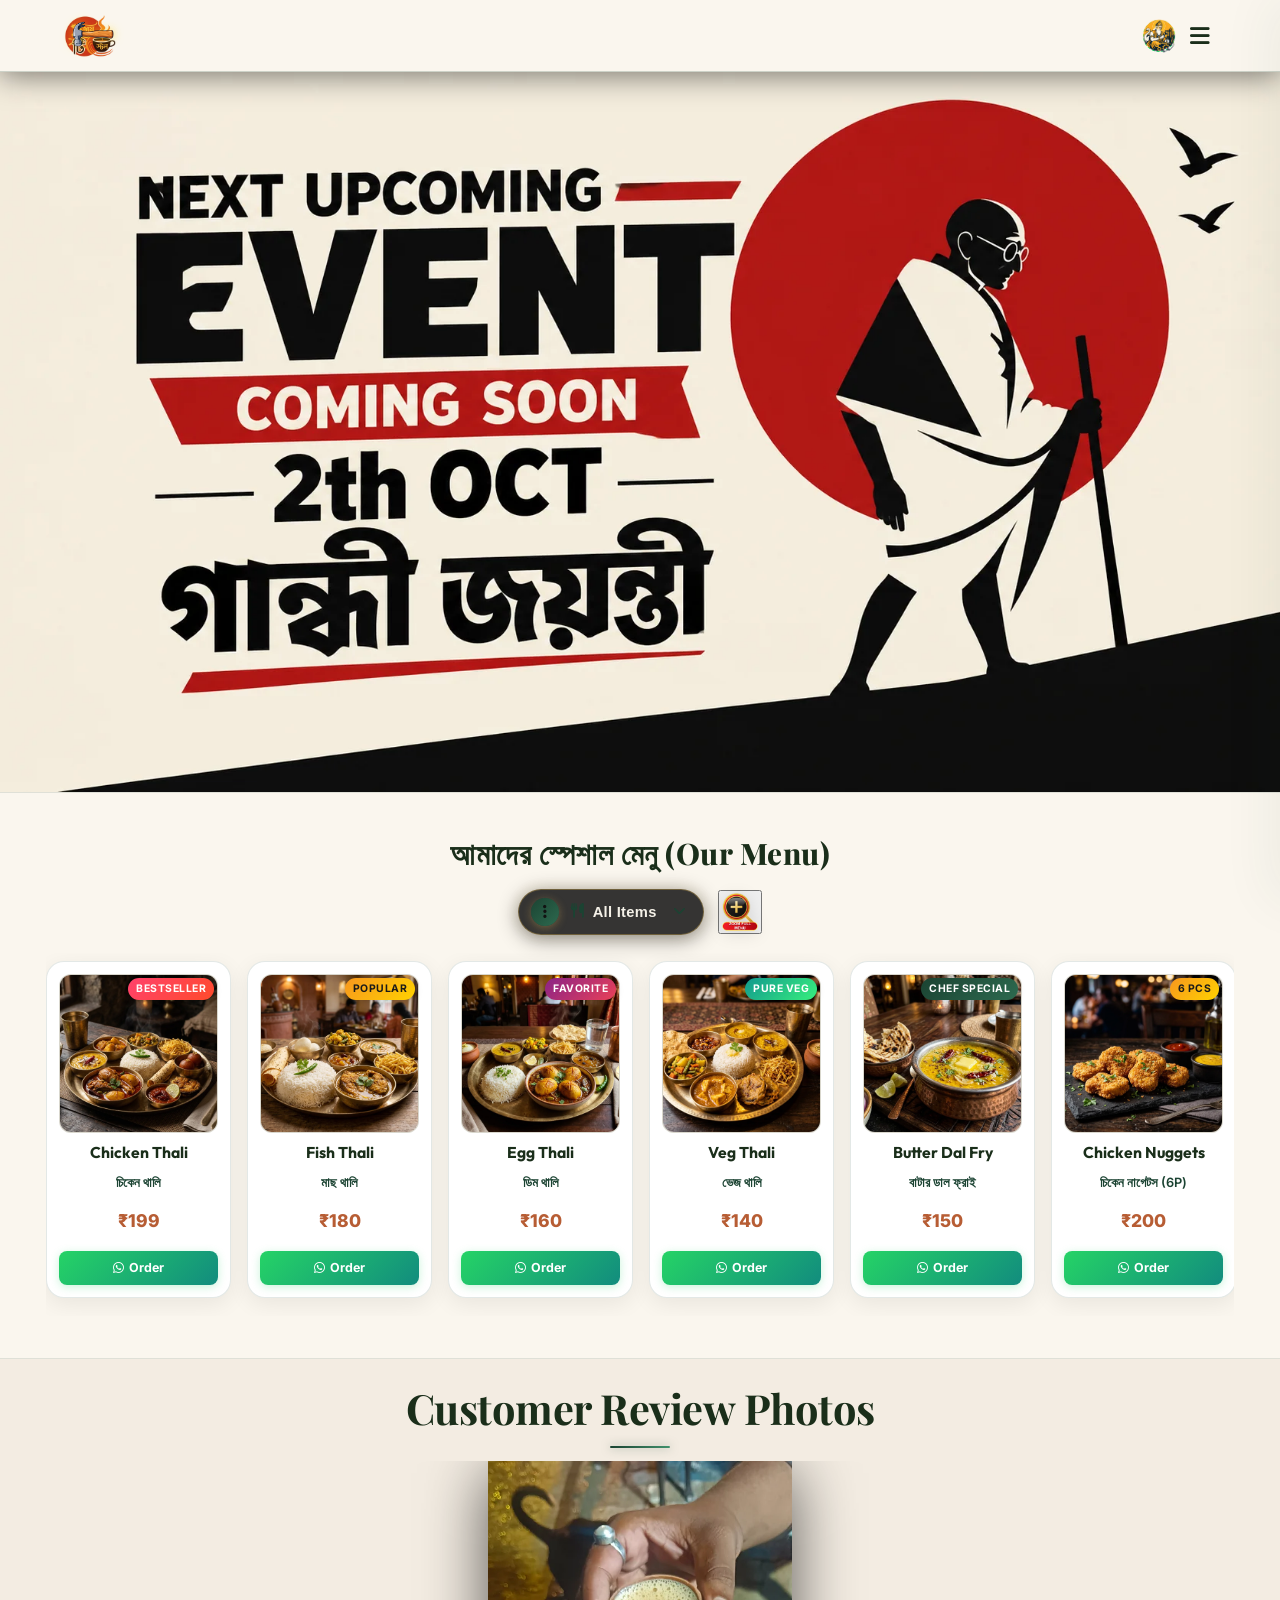
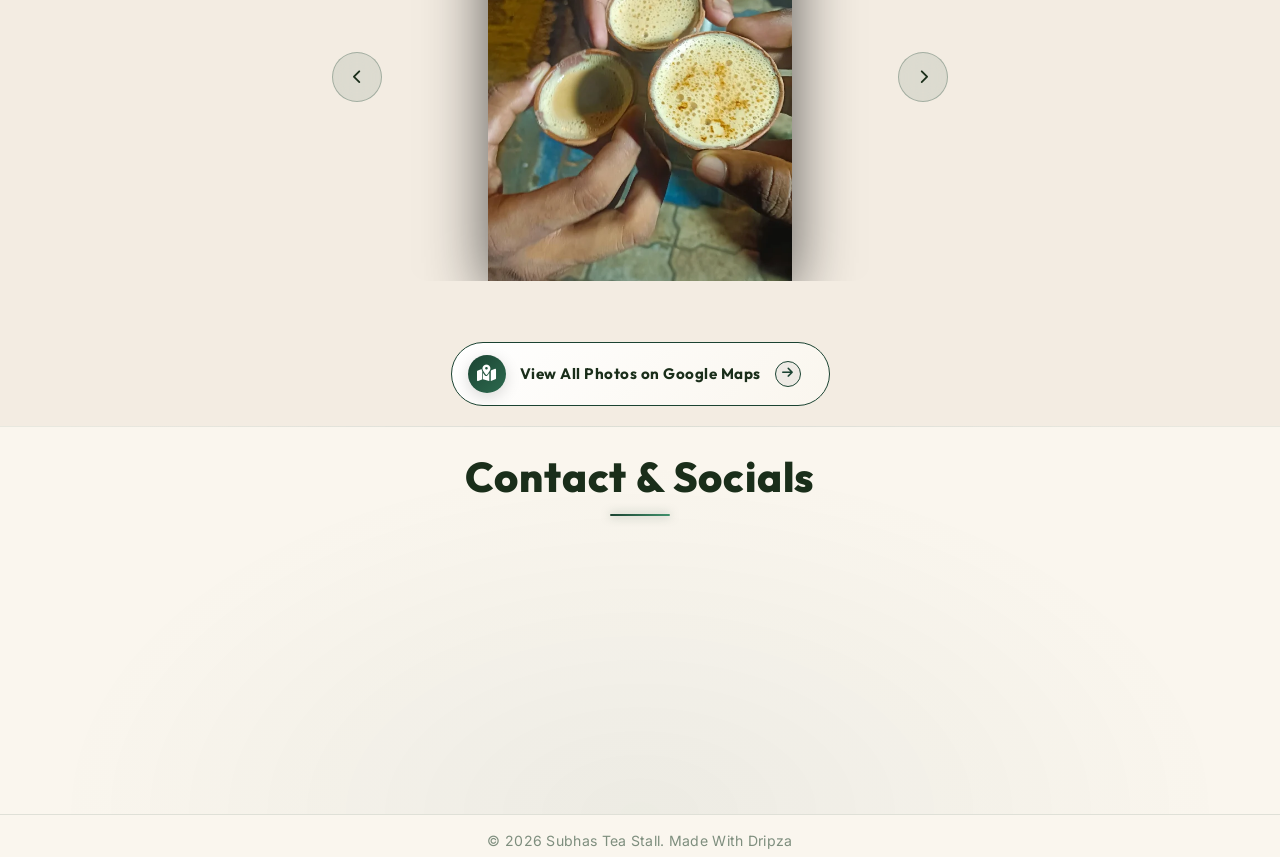
==== commit af9dea05: "Update search input keypad dismiss on enter" ====
--- a/index.html
+++ b/index.html
@@ -717,7 +717,7 @@
 
                     <div class="search-box-wrapper">
                         <i class="fas fa-search"></i>
-                        <input type="text" id="modal-menu-search-input" placeholder="খাবারের নাম লিখে খুঁজুন (Search dishes...)" autocomplete="off">
+                        <input type="text" id="modal-menu-search-input" placeholder="খাবারের নাম লিখে খুঁজুন (Search dishes...)" autocomplete="off" enterkeyhint="search">
                         <button type="button" id="modal-menu-search-clear" class="search-clear-btn" aria-label="Clear search" title="à¦®à§à¦›à§‡ à¦«à§‡à¦²à§à¦¨ (Clear)">
                             <i class="fas fa-times"></i>
                         </button>
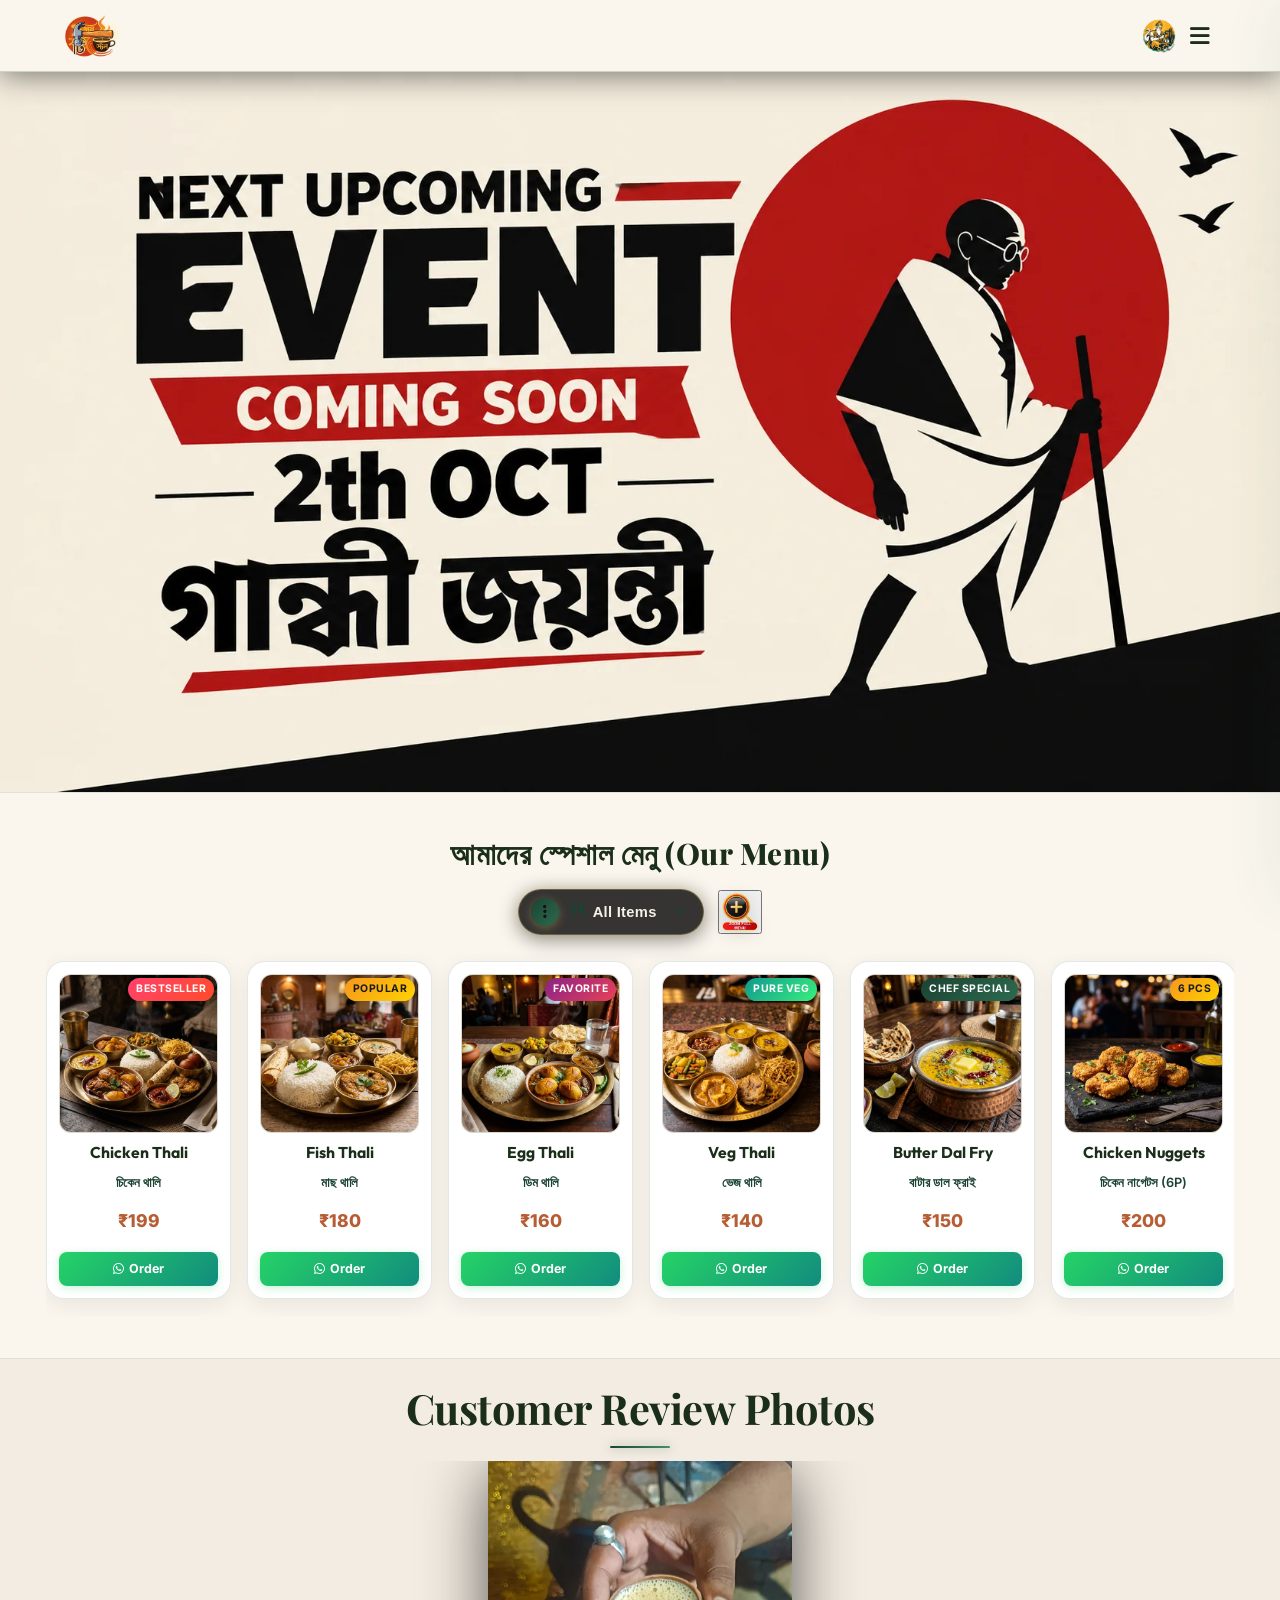
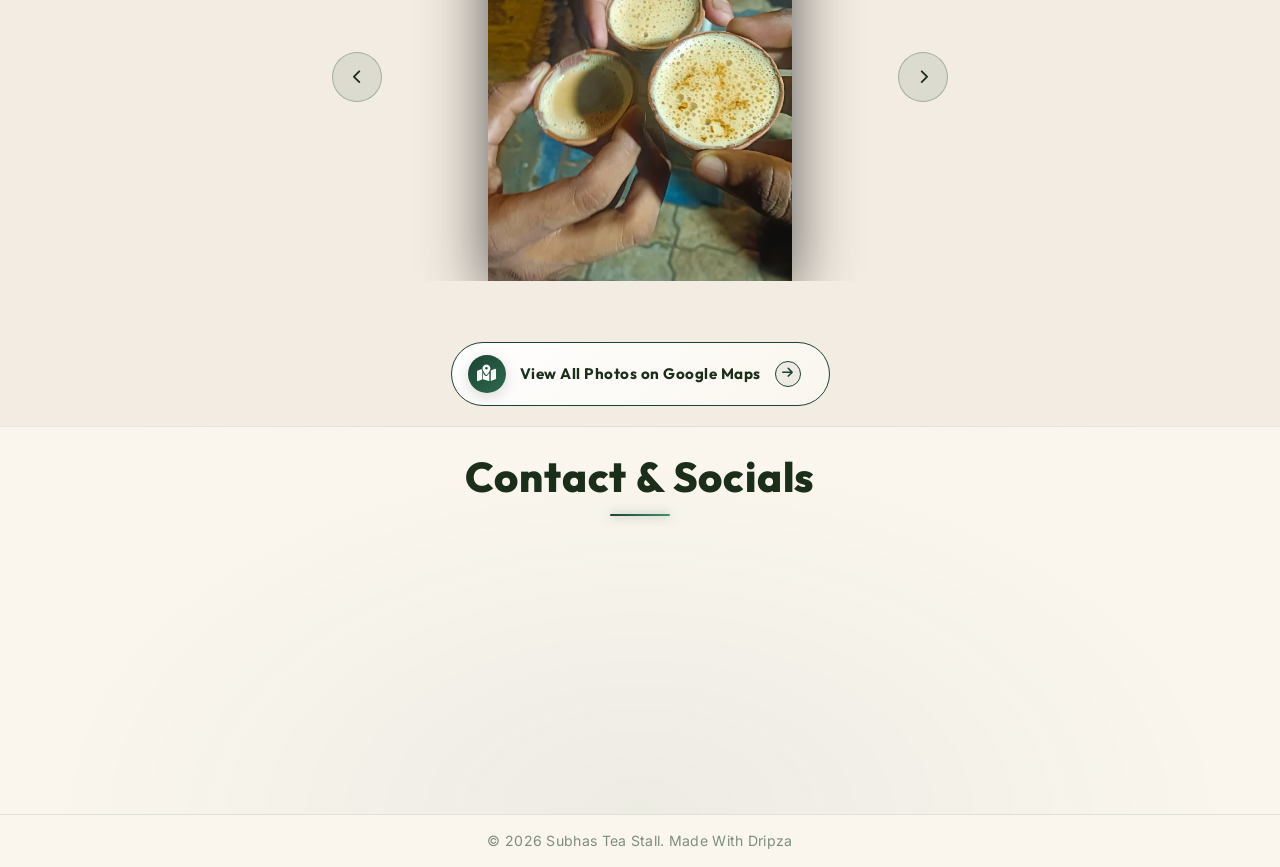
==== commit 4ef649da: "perf: smooth scroll - passive listeners, momentum drag, remove backdrop-filter, pause animation on s" ====
--- a/index.html
+++ b/index.html
@@ -1170,6 +1170,6 @@
         </div>
     </div>
 
-    <script src="script.js"></script>
+    <script src="script.js?v=1.4"></script>
 </body>
 </html>
--- a/styles.css
+++ b/styles.css
@@ -2730,8 +2730,6 @@
     font-size: 0.92rem;
     font-weight: 600;
     cursor: pointer;
-    backdrop-filter: blur(12px);
-    -webkit-backdrop-filter: blur(12px);
     box-shadow: 0 4px 20px rgba(0, 0, 0, 0.45), 0 0 15px rgba(201, 162, 75, 0.15);
     transition: all 0.3s cubic-bezier(0.25, 0.8, 0.25, 1);
     user-select: none;
@@ -2853,6 +2851,9 @@
     padding-right: 4px;
     scrollbar-width: thin;
     scrollbar-color: rgba(201, 162, 75, 0.6) rgba(255, 255, 255, 0.05);
+    will-change: scroll-position;
+    transform: translateZ(0);
+    -webkit-transform: translateZ(0);
 }
 
 .menu-filter-dropdown-list::-webkit-scrollbar {
@@ -3012,7 +3013,7 @@
     overflow-x: auto;
     overflow-y: hidden;
     scroll-behavior: smooth;
-    scroll-snap-type: x mandatory;
+    scroll-snap-type: x proximity;
     -webkit-overflow-scrolling: touch;
     padding: 8px 6px 18px;
     width: 100%;
@@ -3053,12 +3054,12 @@
     padding: 12px;
     text-align: center;
     box-shadow: 0 6px 22px rgba(0, 0, 0, 0.07) !important;
-    backdrop-filter: blur(12px);
-    -webkit-backdrop-filter: blur(12px);
     transition: transform 0.35s cubic-bezier(0.2, 0.8, 0.2, 1), border-color 0.35s ease, box-shadow 0.35s ease;
     animation: floatMenuItem 4.5s ease-in-out infinite alternate;
     user-select: none;
     position: relative;
+    will-change: transform;
+    contain: layout style;
 }
 
 .food-menu-card:nth-child(even) { animation-delay: 0.8s; }
@@ -3302,8 +3303,6 @@
     position: absolute;
     inset: 0;
     background: rgba(0, 0, 0, 0.72);
-    backdrop-filter: blur(12px);
-    -webkit-backdrop-filter: blur(12px);
 }
 
 .full-menu-modal-container {
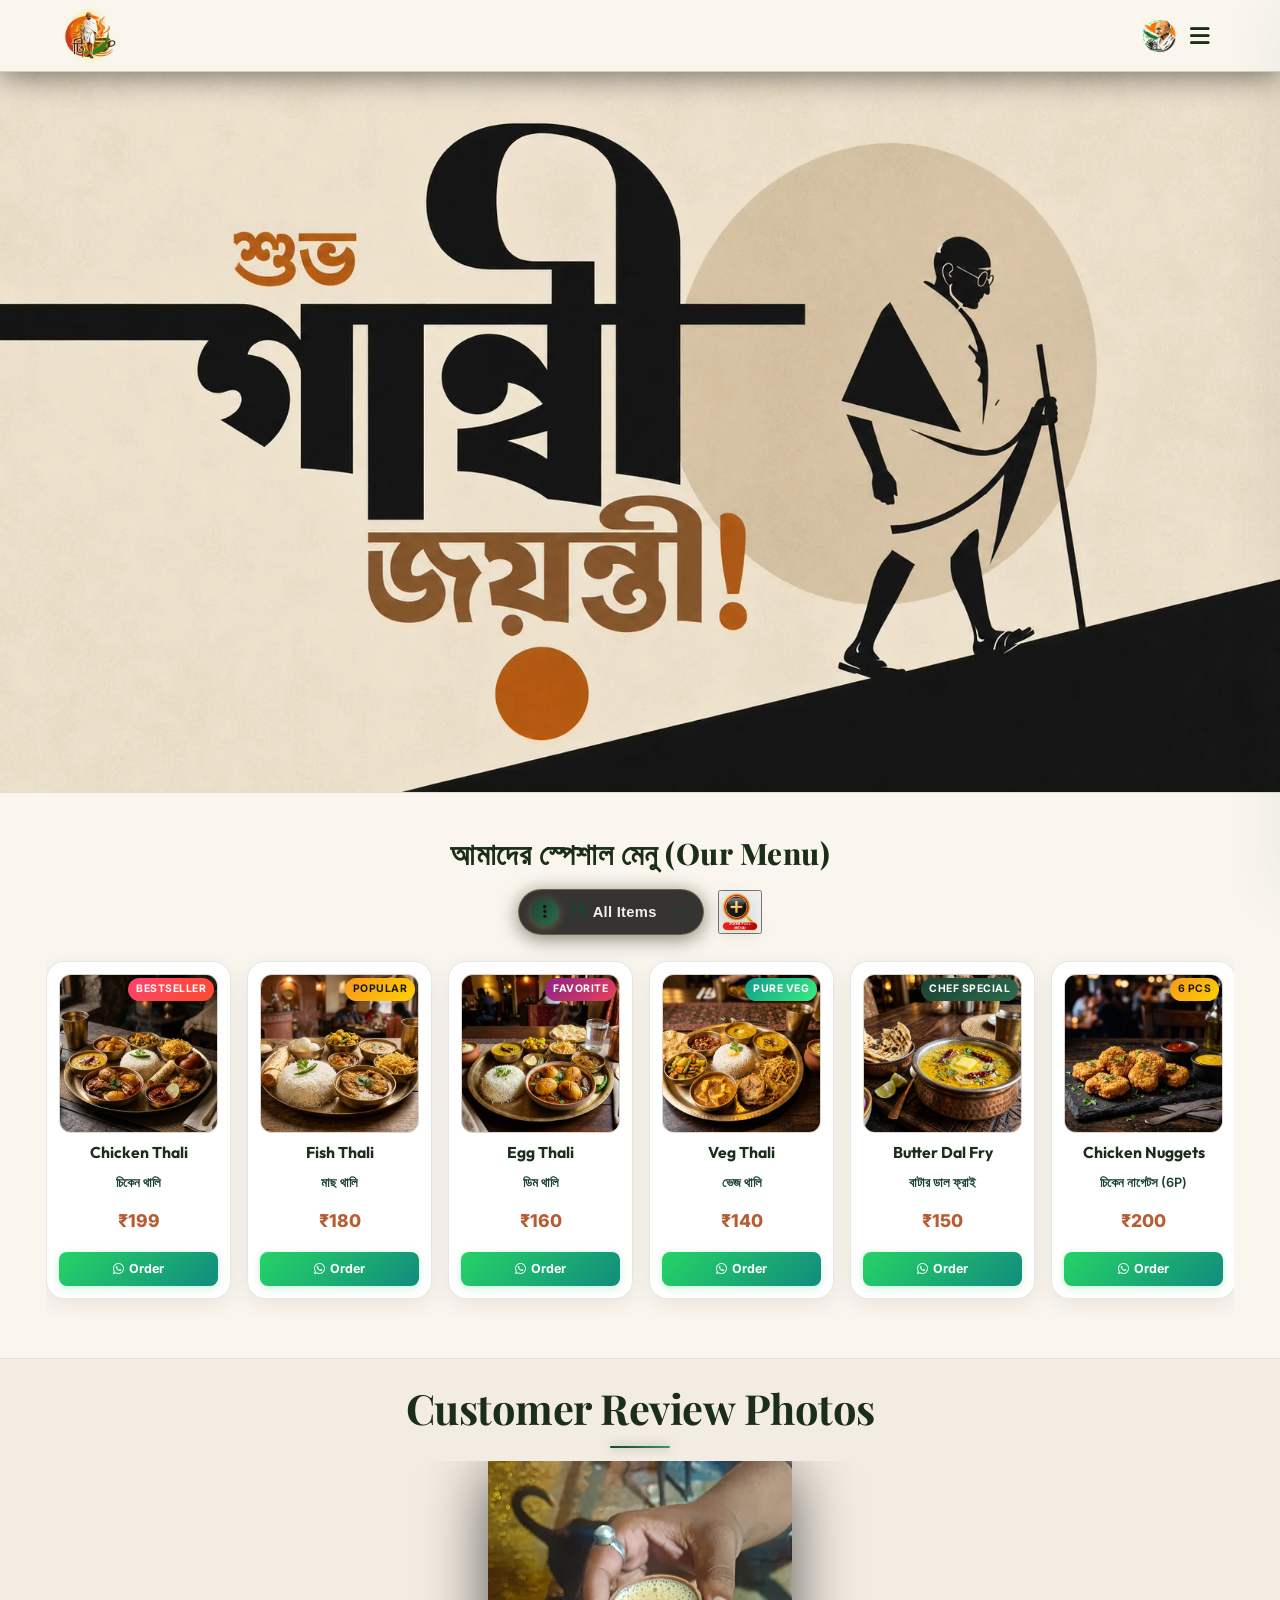
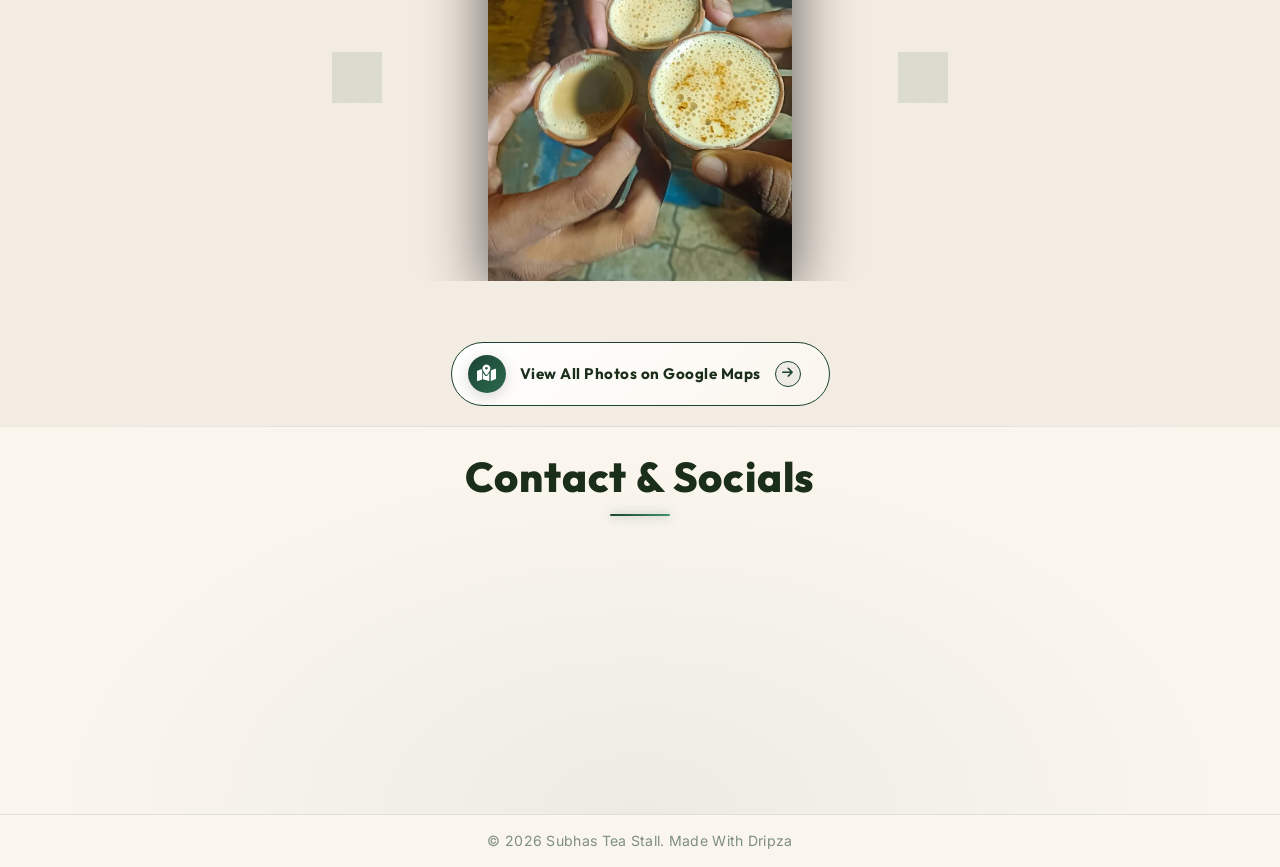
==== commit 4a715d4d: "update: add Gandhi Jayanti assets and update header" ====
--- a/index.html
+++ b/index.html
@@ -24,13 +24,13 @@
         <div class="logo-container">
             <img src="assets/subhas-tea-stall-logo.webp" alt="Subhas Tea Stall Logo" class="logo-brand-img">
             <div class="logo-text-wrapper">
-                <span class="animated-football-header" title="Ganesh Chaturthi Special">
-                    <img src="assets/ganesh_run_icon.webp" alt="Ganesh Run Icon" style="object-fit: contain; filter: drop-shadow(0 0 5px rgba(255, 215, 0, 0.6));">
+                <span class="animated-football-header" title="Gandhi Jayanti Special">
+                    <img src="assets/gandhi_jayanti_run_icon.webp" alt="Gandhi Jayanti Run Icon" style="object-fit: contain; filter: drop-shadow(0 0 5px rgba(255, 215, 0, 0.6));">
                 </span>
                 <span class="logo-text">Subhas Tea Stall</span>
             </div>
         </div>
-        <span class="rath-yatra-header-text">শুভ বিশ্বকর্মা পূজা!</span>
+        <span class="rath-yatra-header-text">শুভ গান্ধী জয়ন্তী!</span>
         <ul class="nav-links">
             <li><a href="#home">Home</a></li>
             <li><a href="#menu">Menu</a></li>
@@ -39,10 +39,10 @@
         </ul>
         <div class="navbar-actions">
             <!-- Rakhi Purnima Button for Poster -->
-            <button class="fifa-btn" id="open-promo-modal-direct-btn" title="Show Ganesh Chaturthi Special Poster">
+            <button class="fifa-btn" id="open-promo-modal-direct-btn" title="Show Gandhi Jayanti Special Poster">
                 <div class="fifa-container">
                     <div class="fifa-magic-ring"></div>
-                    <img src="assets/ganesh_icon.webp" alt="Ganesh Special" class="fifa-svg" style="object-fit: contain;">
+                    <img src="assets/gandhi_jayanti_icon.webp" alt="Gandhi Jayanti Special" class="fifa-svg" style="object-fit: contain;">
                 </div>
             </button>
             
@@ -55,7 +55,7 @@
     <!-- Hero Section -->
     <section id="home" class="hero">
         <div class="hero-bg banner-box">
-            <img src="assets/aj_restaurant_banner_1.webp" alt="AJ Restaurant & Cafe Banner" class="active">
+            <img src="assets/gandhi_jayanti_banner_1.webp" alt="Gandhi Jayanti Banner" class="active">
             <img src="assets/banner_1.webp" alt="Subhas Tea Stall Banner 1">
             <img src="assets/banner_2.webp" alt="Subhas Tea Stall Banner 2">
             <img src="assets/banner_3.webp" alt="Subhas Tea Stall Banner 3">
--- a/styles.css
+++ b/styles.css
@@ -3015,6 +3015,7 @@
     scroll-behavior: smooth;
     scroll-snap-type: x proximity;
     -webkit-overflow-scrolling: touch;
+    touch-action: pan-x pan-y;
     padding: 8px 6px 18px;
     width: 100%;
     cursor: grab;
@@ -4109,3 +4110,10 @@
         font-size: 0.7rem;
     }
 }
+
+/* Mobile touch vertical page scroll compatibility */
+.main-menu-scroll-wrapper,
+.main-menu-scroll-track,
+.main-menu-scroll-track .food-menu-card {
+    touch-action: pan-x pan-y !important;
+}
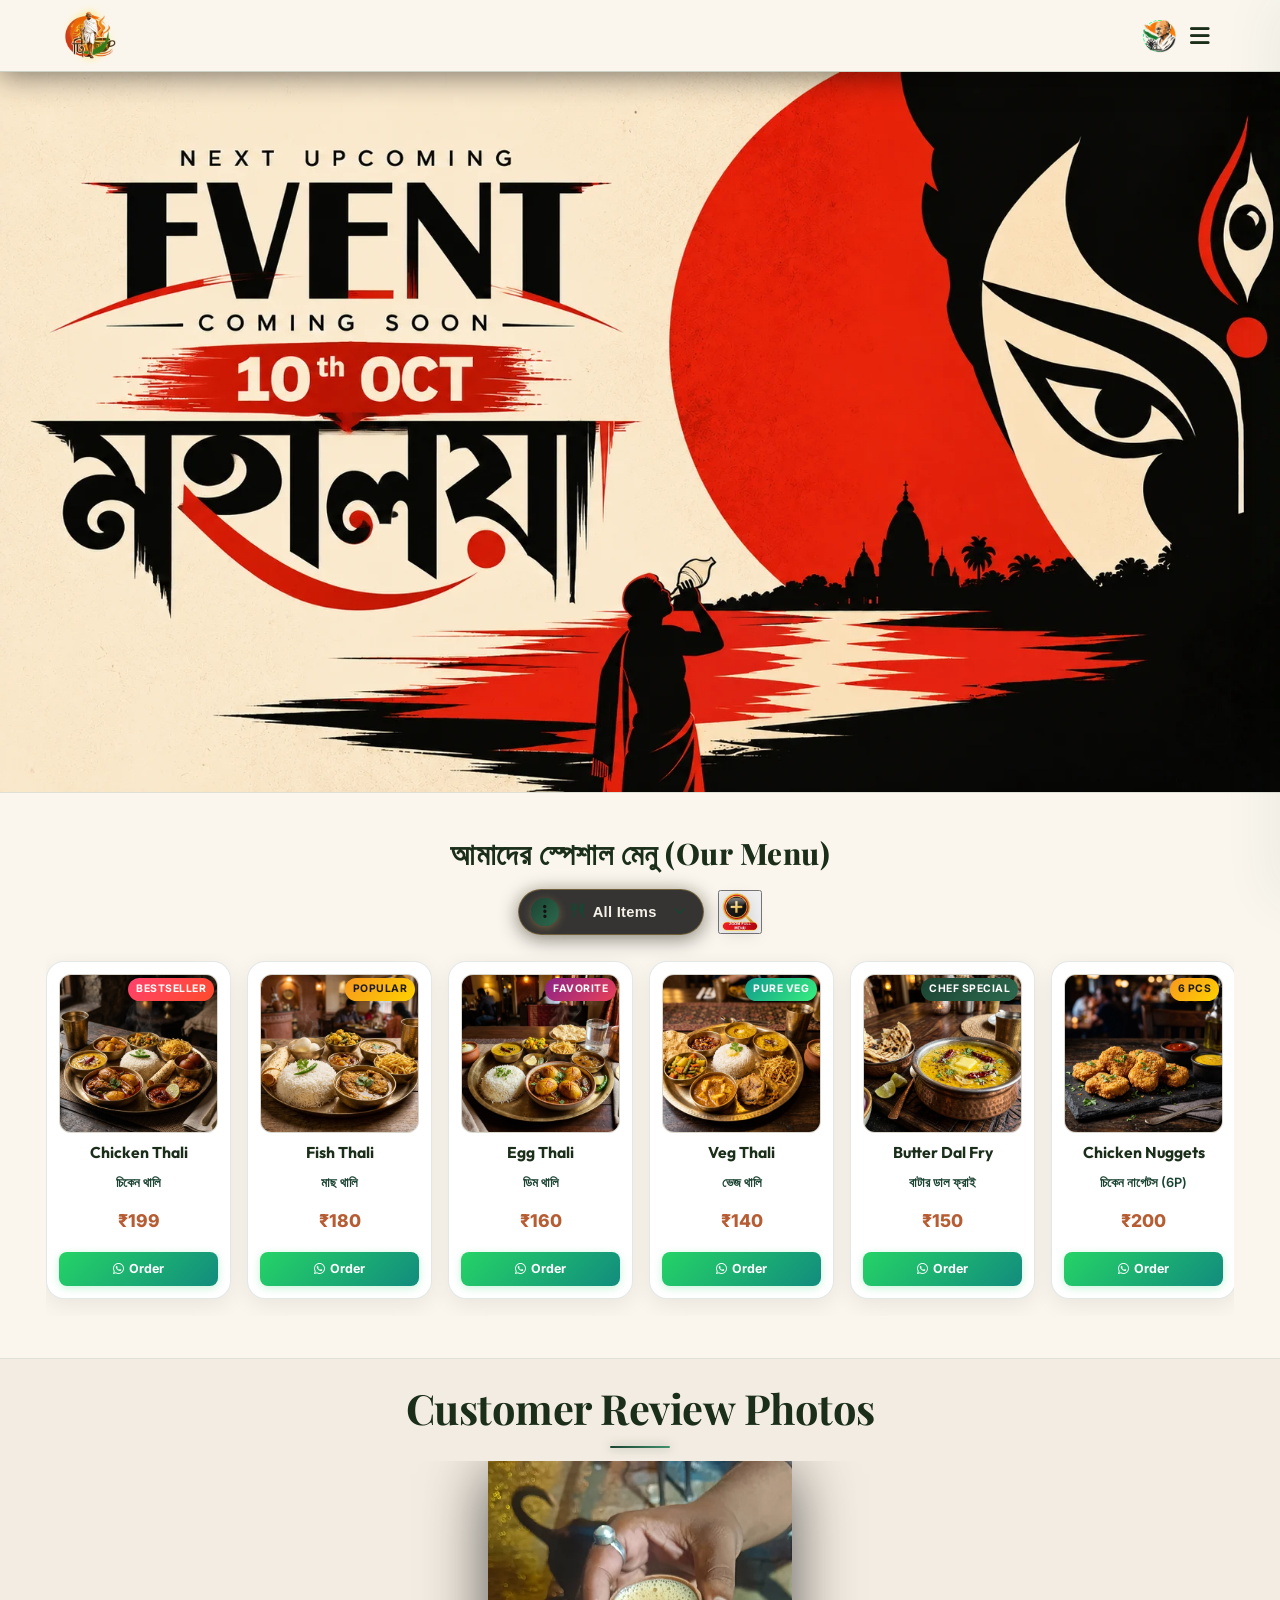
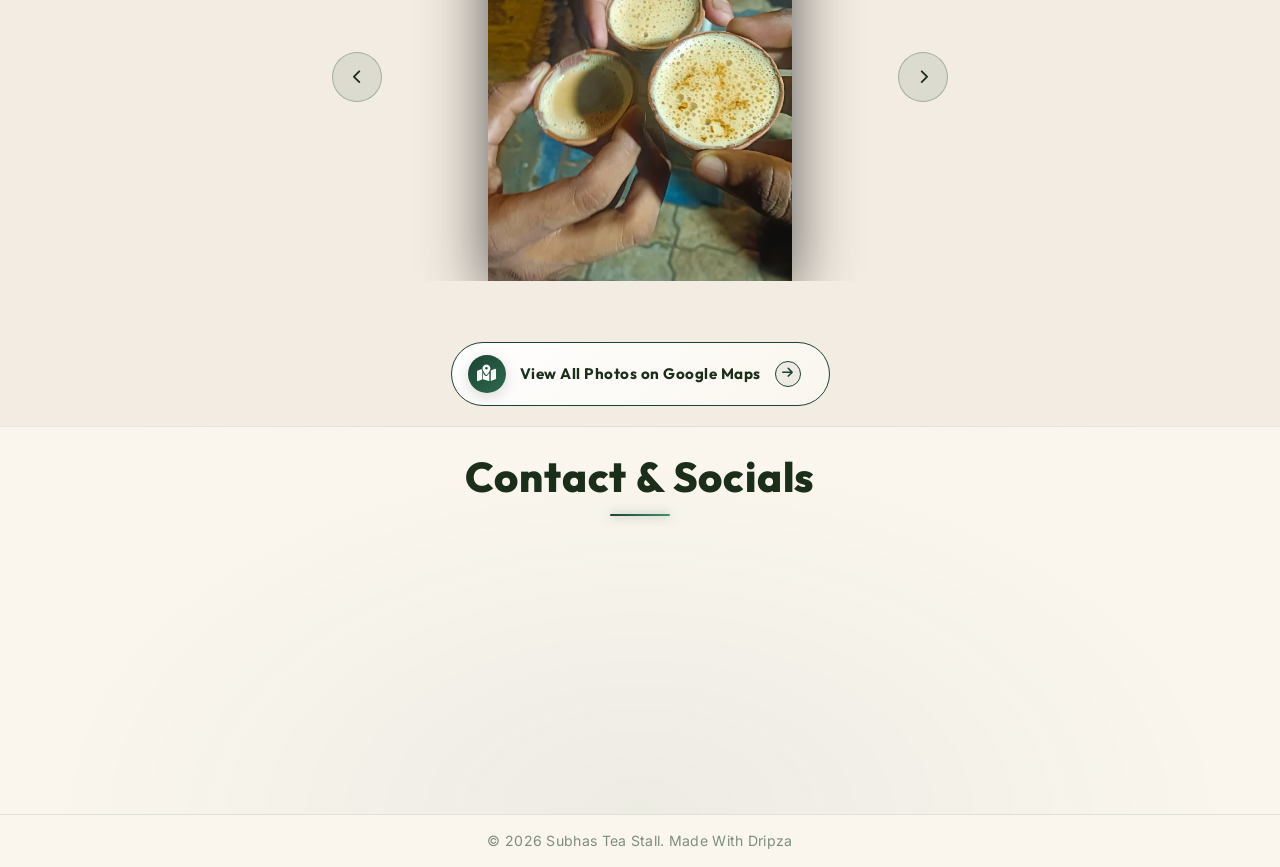
==== commit 5a6cc800: "Update website content and assets" ====
--- a/index.html
+++ b/index.html
@@ -30,7 +30,7 @@
                 <span class="logo-text">Subhas Tea Stall</span>
             </div>
         </div>
-        <span class="rath-yatra-header-text">শুভ গান্ধী জয়ন্তী!</span>
+        <span class="rath-yatra-header-text">hello evryone</span>
         <ul class="nav-links">
             <li><a href="#home">Home</a></li>
             <li><a href="#menu">Menu</a></li>
@@ -55,7 +55,7 @@
     <!-- Hero Section -->
     <section id="home" class="hero">
         <div class="hero-bg banner-box">
-            <img src="assets/gandhi_jayanti_banner_1.webp" alt="Gandhi Jayanti Banner" class="active">
+            <img src="assets/mahalaya_festival_banner_1.webp" alt="Mahalaya Festival Banner" class="active">
             <img src="assets/banner_1.webp" alt="Subhas Tea Stall Banner 1">
             <img src="assets/banner_2.webp" alt="Subhas Tea Stall Banner 2">
             <img src="assets/banner_3.webp" alt="Subhas Tea Stall Banner 3">
--- a/styles.css
+++ b/styles.css
@@ -1121,6 +1121,7 @@
     font-weight: 800;
     letter-spacing: 0.5px;
     color: #8B1A1A;
+    text-shadow: 0 1px 2px rgba(0, 0, 0, 0.15);
     white-space: nowrap;
     opacity: 0;
     pointer-events: none;
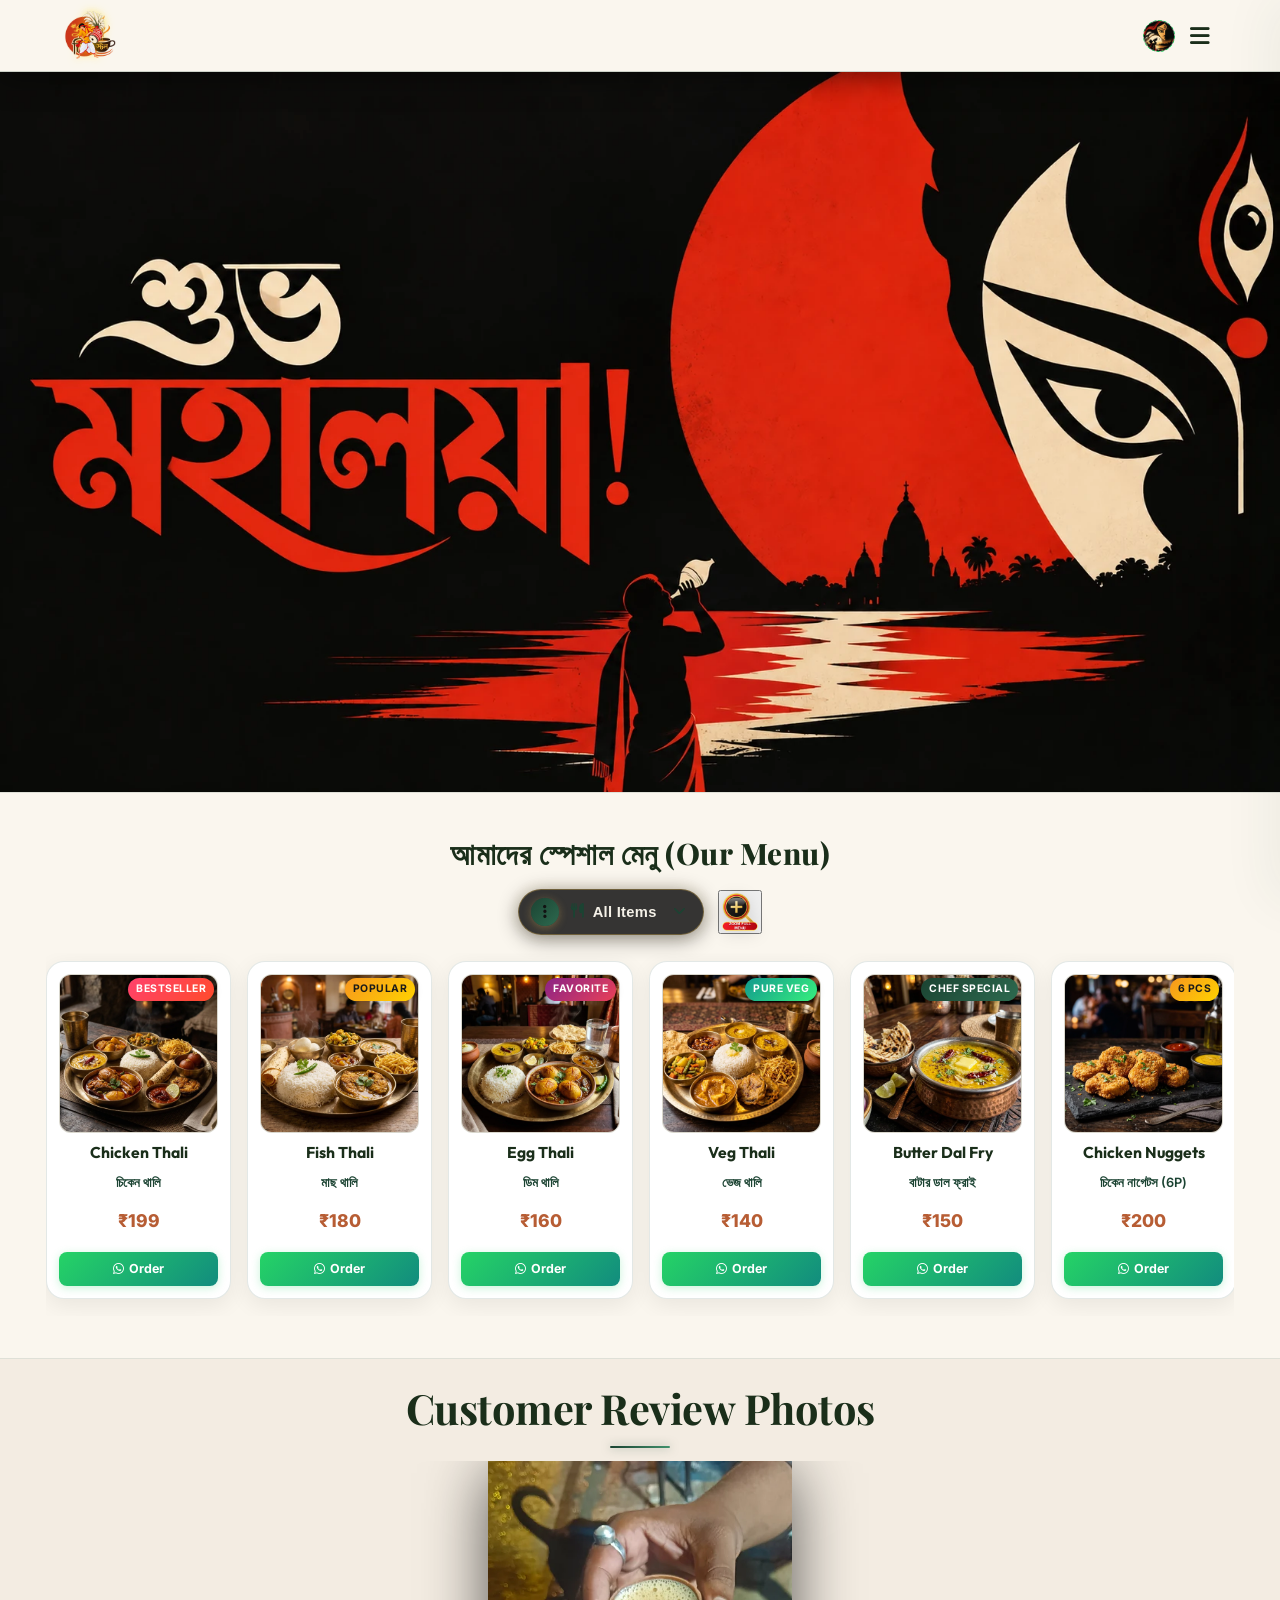
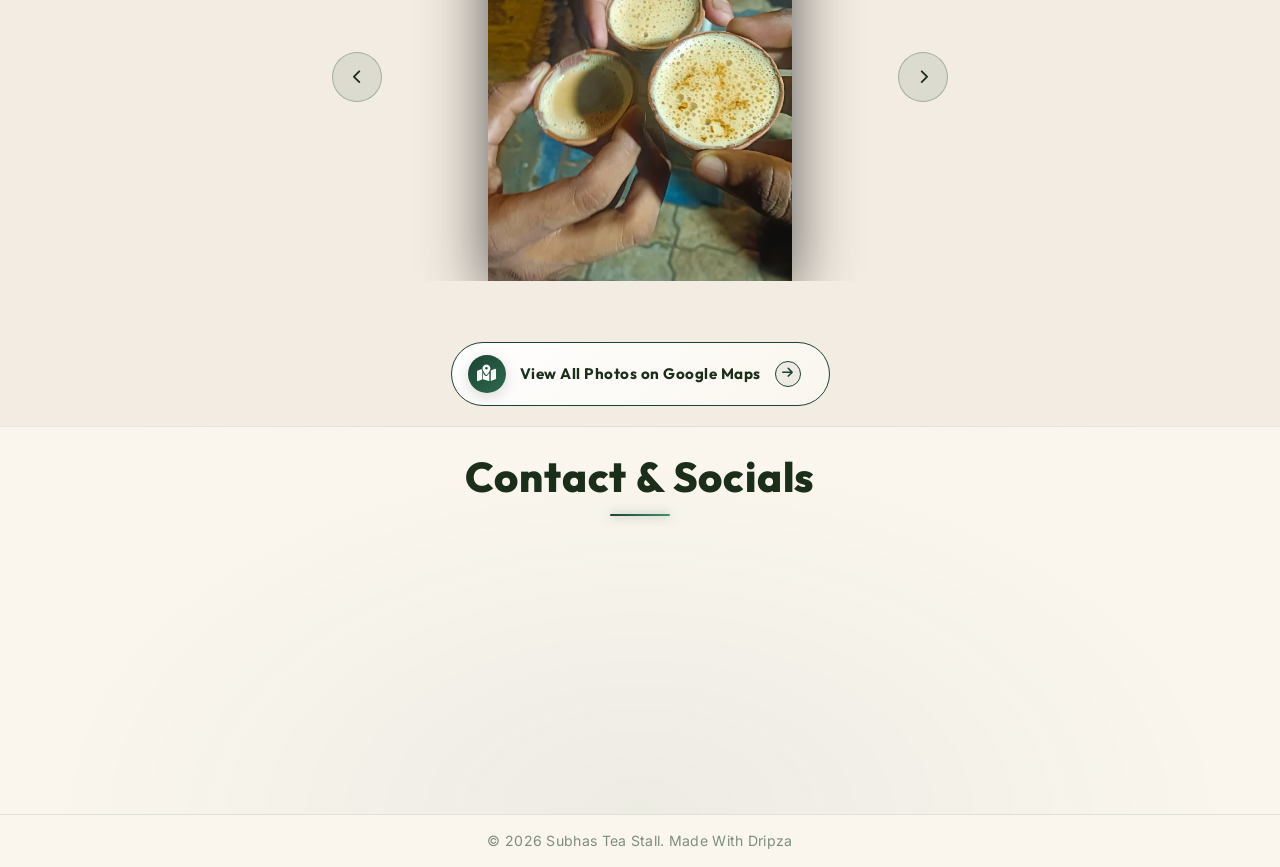
==== commit 1e4cf8ae: "Update: Mahalaya festival banner and web icons" ====
--- a/index.html
+++ b/index.html
@@ -1,4 +1,4 @@
-﻿<!DOCTYPE html>
+<!DOCTYPE html>
 <html lang="bn">
 <head>
     <meta charset="UTF-8">
@@ -24,13 +24,13 @@
         <div class="logo-container">
             <img src="assets/subhas-tea-stall-logo.webp" alt="Subhas Tea Stall Logo" class="logo-brand-img">
             <div class="logo-text-wrapper">
-                <span class="animated-football-header" title="Gandhi Jayanti Special">
-                    <img src="assets/gandhi_jayanti_run_icon.webp" alt="Gandhi Jayanti Run Icon" style="object-fit: contain; filter: drop-shadow(0 0 5px rgba(255, 215, 0, 0.6));">
+                <span class="animated-football-header" title="Mahalaya Special">
+                    <img src="assets/mahalaya_web_run_icon.webp" alt="Mahalaya Run Icon" style="object-fit: contain; filter: drop-shadow(0 0 5px rgba(255, 215, 0, 0.6));">
                 </span>
                 <span class="logo-text">Subhas Tea Stall</span>
             </div>
         </div>
-        <span class="rath-yatra-header-text">hello evryone</span>
+        <span class="rath-yatra-header-text">শুভ মহালয়া!</span>
         <ul class="nav-links">
             <li><a href="#home">Home</a></li>
             <li><a href="#menu">Menu</a></li>
@@ -39,10 +39,10 @@
         </ul>
         <div class="navbar-actions">
             <!-- Rakhi Purnima Button for Poster -->
-            <button class="fifa-btn" id="open-promo-modal-direct-btn" title="Show Gandhi Jayanti Special Poster">
+            <button class="fifa-btn" id="open-promo-modal-direct-btn" title="Show Mahalaya Special Poster">
                 <div class="fifa-container">
                     <div class="fifa-magic-ring"></div>
-                    <img src="assets/gandhi_jayanti_icon.webp" alt="Gandhi Jayanti Special" class="fifa-svg" style="object-fit: contain;">
+                    <img src="assets/mahalaya_web_icon.webp" alt="Mahalaya Special" class="fifa-svg" style="object-fit: contain;">
                 </div>
             </button>
             
@@ -55,7 +55,7 @@
     <!-- Hero Section -->
     <section id="home" class="hero">
         <div class="hero-bg banner-box">
-            <img src="assets/mahalaya_festival_banner_1.webp" alt="Mahalaya Festival Banner" class="active">
+            <img src="assets/festival_special_banner_1.webp" alt="Mahalaya Festival Banner" class="active">
             <img src="assets/banner_1.webp" alt="Subhas Tea Stall Banner 1">
             <img src="assets/banner_2.webp" alt="Subhas Tea Stall Banner 2">
             <img src="assets/banner_3.webp" alt="Subhas Tea Stall Banner 3">
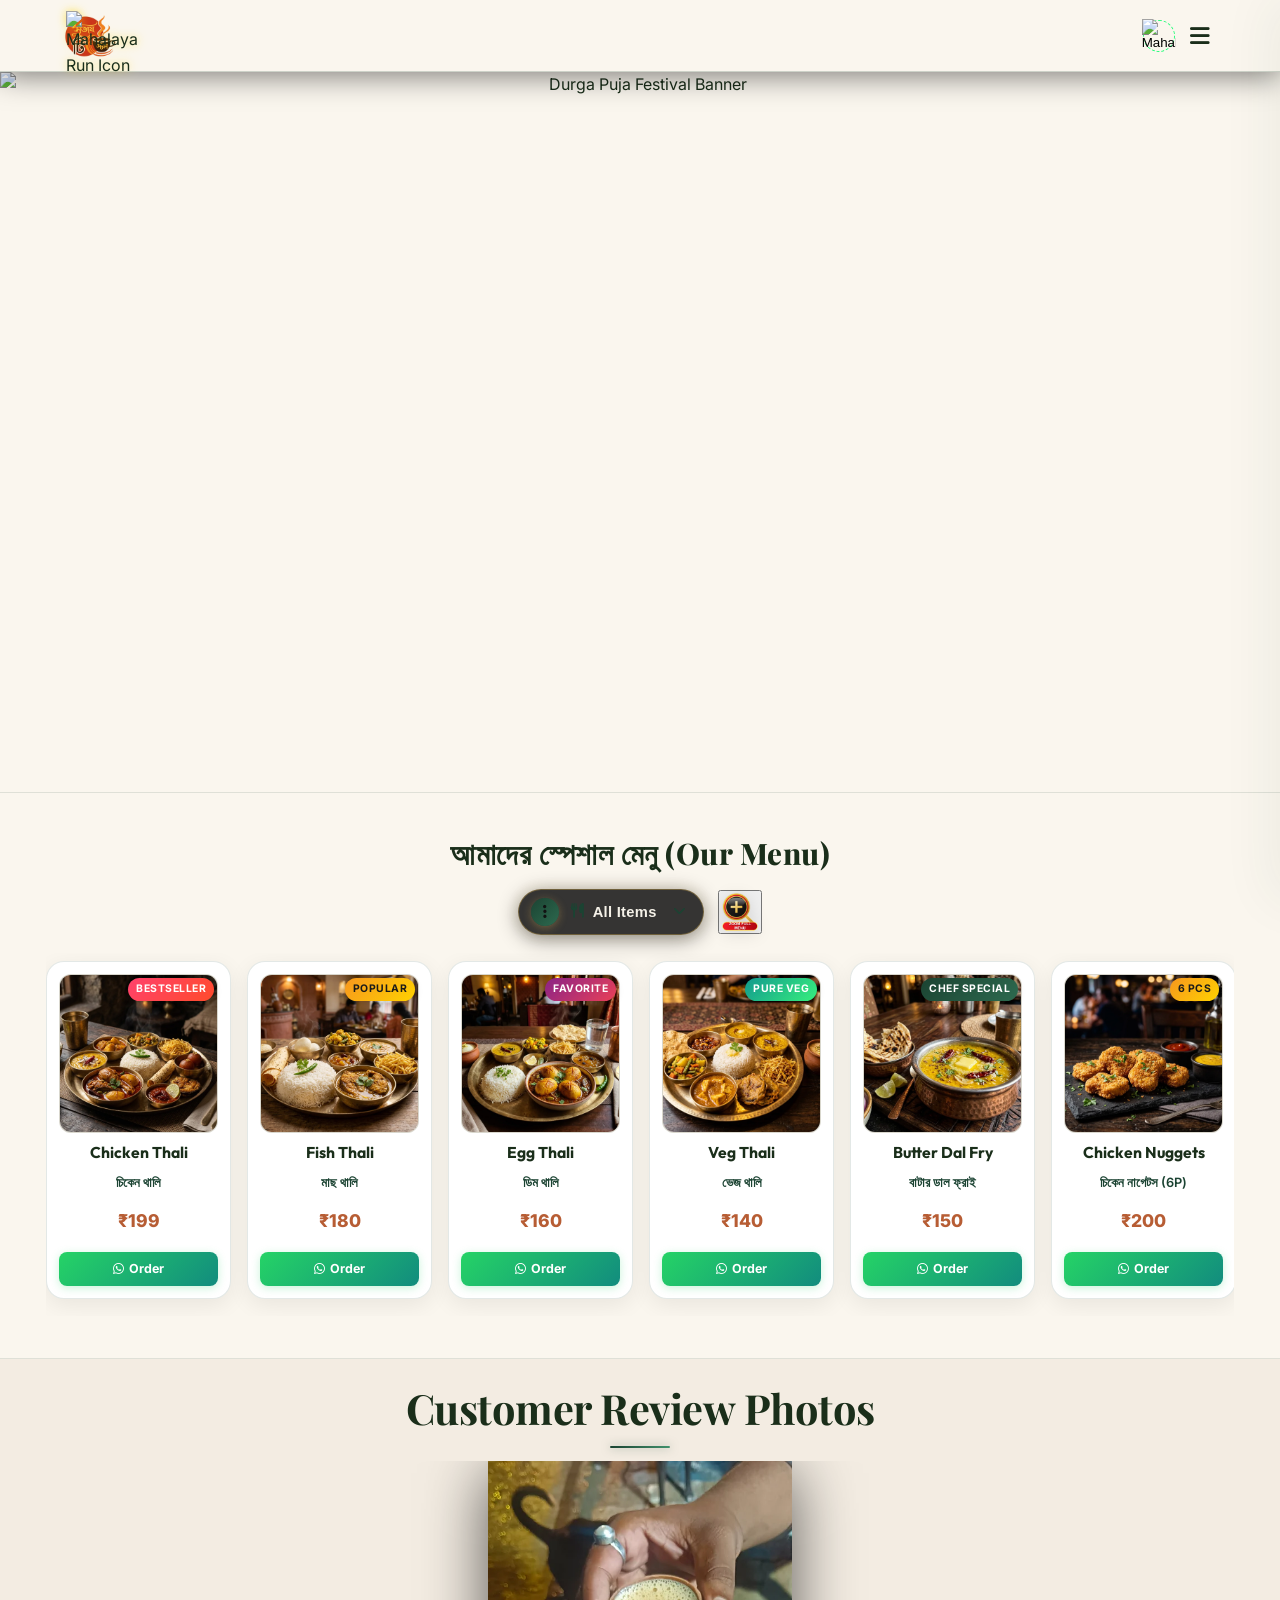
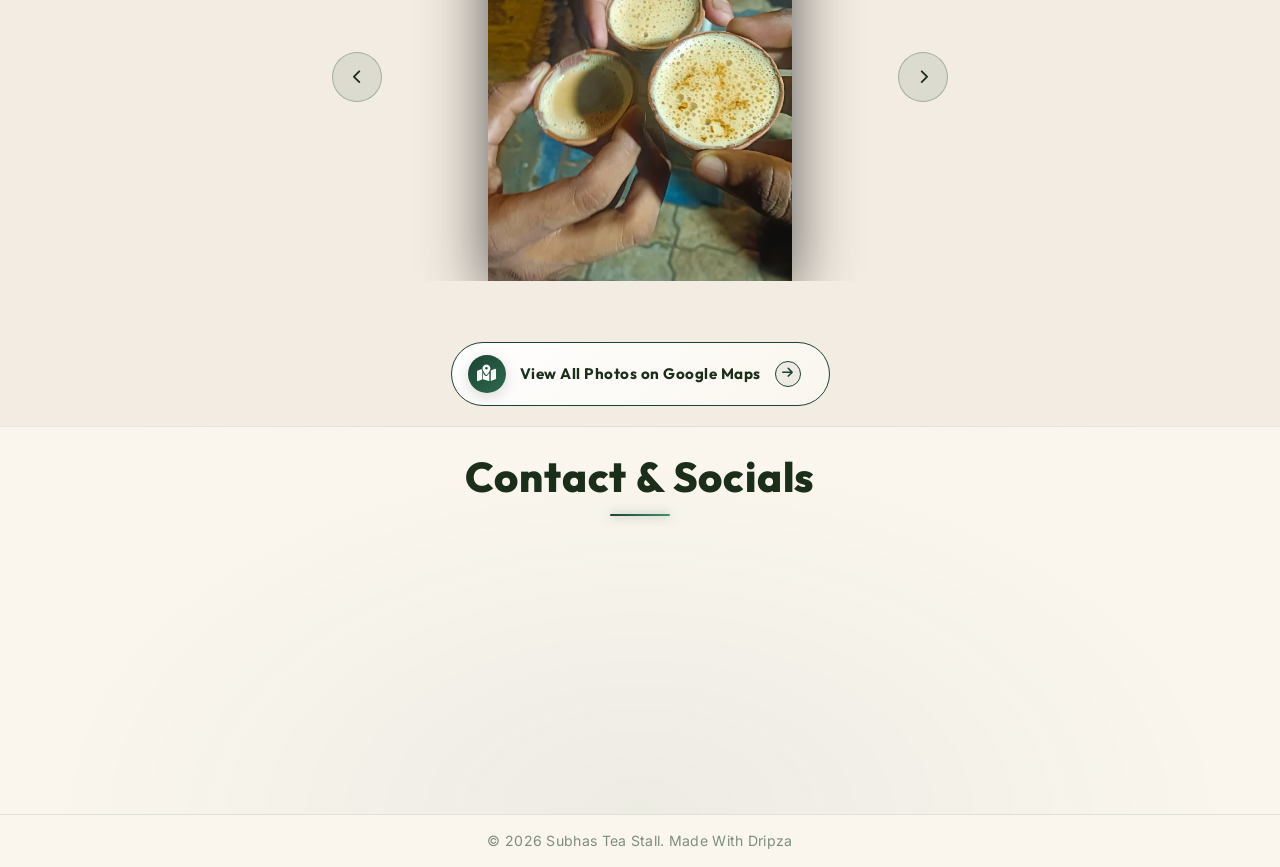
==== commit c6153be7: "update" ====
--- a/index.html
+++ b/index.html
@@ -1,4 +1,4 @@
-<!DOCTYPE html>
+﻿<!DOCTYPE html>
 <html lang="bn">
 <head>
     <meta charset="UTF-8">
@@ -25,12 +25,12 @@
             <img src="assets/subhas-tea-stall-logo.webp" alt="Subhas Tea Stall Logo" class="logo-brand-img">
             <div class="logo-text-wrapper">
                 <span class="animated-football-header" title="Mahalaya Special">
-                    <img src="assets/mahalaya_web_run_icon.webp" alt="Mahalaya Run Icon" style="object-fit: contain; filter: drop-shadow(0 0 5px rgba(255, 215, 0, 0.6));">
+                    <img src="assets/durga_puja_web_run_icon.webp" alt="Mahalaya Run Icon" style="object-fit: contain; filter: drop-shadow(0 0 5px rgba(255, 215, 0, 0.6));">
                 </span>
                 <span class="logo-text">Subhas Tea Stall</span>
             </div>
         </div>
-        <span class="rath-yatra-header-text">শুভ মহালয়া!</span>
+        <span class="rath-yatra-header-text">শুভ শারদীয়া দুর্গাপূজা</span>
         <ul class="nav-links">
             <li><a href="#home">Home</a></li>
             <li><a href="#menu">Menu</a></li>
@@ -42,7 +42,7 @@
             <button class="fifa-btn" id="open-promo-modal-direct-btn" title="Show Mahalaya Special Poster">
                 <div class="fifa-container">
                     <div class="fifa-magic-ring"></div>
-                    <img src="assets/mahalaya_web_icon.webp" alt="Mahalaya Special" class="fifa-svg" style="object-fit: contain;">
+                    <img src="assets/durga_puja_web_icon.webp" alt="Mahalaya Special" class="fifa-svg" style="object-fit: contain;">
                 </div>
             </button>
             
@@ -55,7 +55,7 @@
     <!-- Hero Section -->
     <section id="home" class="hero">
         <div class="hero-bg banner-box">
-            <img src="assets/festival_special_banner_1.webp" alt="Mahalaya Festival Banner" class="active">
+            <img src="assets/modern_durga_puja_greeting_banner.webp" alt="Durga Puja Festival Banner" class="active">
             <img src="assets/banner_1.webp" alt="Subhas Tea Stall Banner 1">
             <img src="assets/banner_2.webp" alt="Subhas Tea Stall Banner 2">
             <img src="assets/banner_3.webp" alt="Subhas Tea Stall Banner 3">
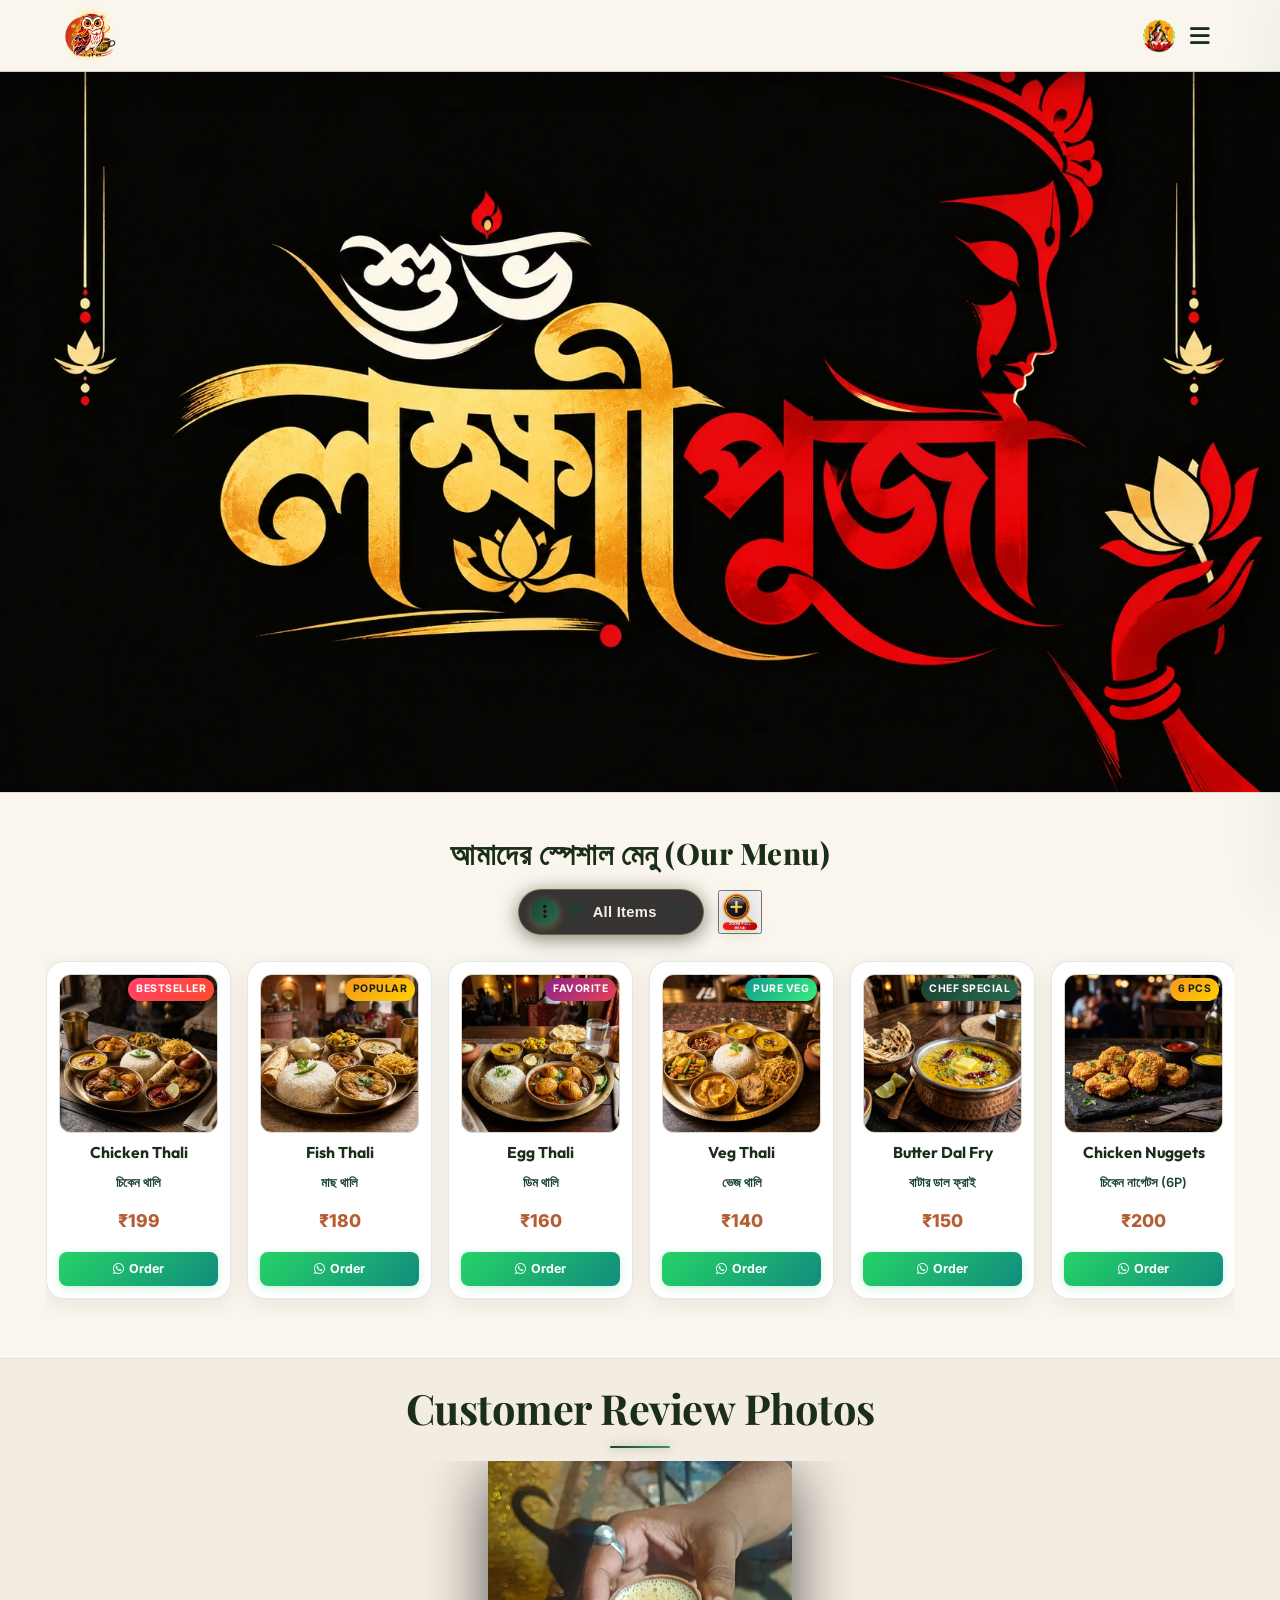
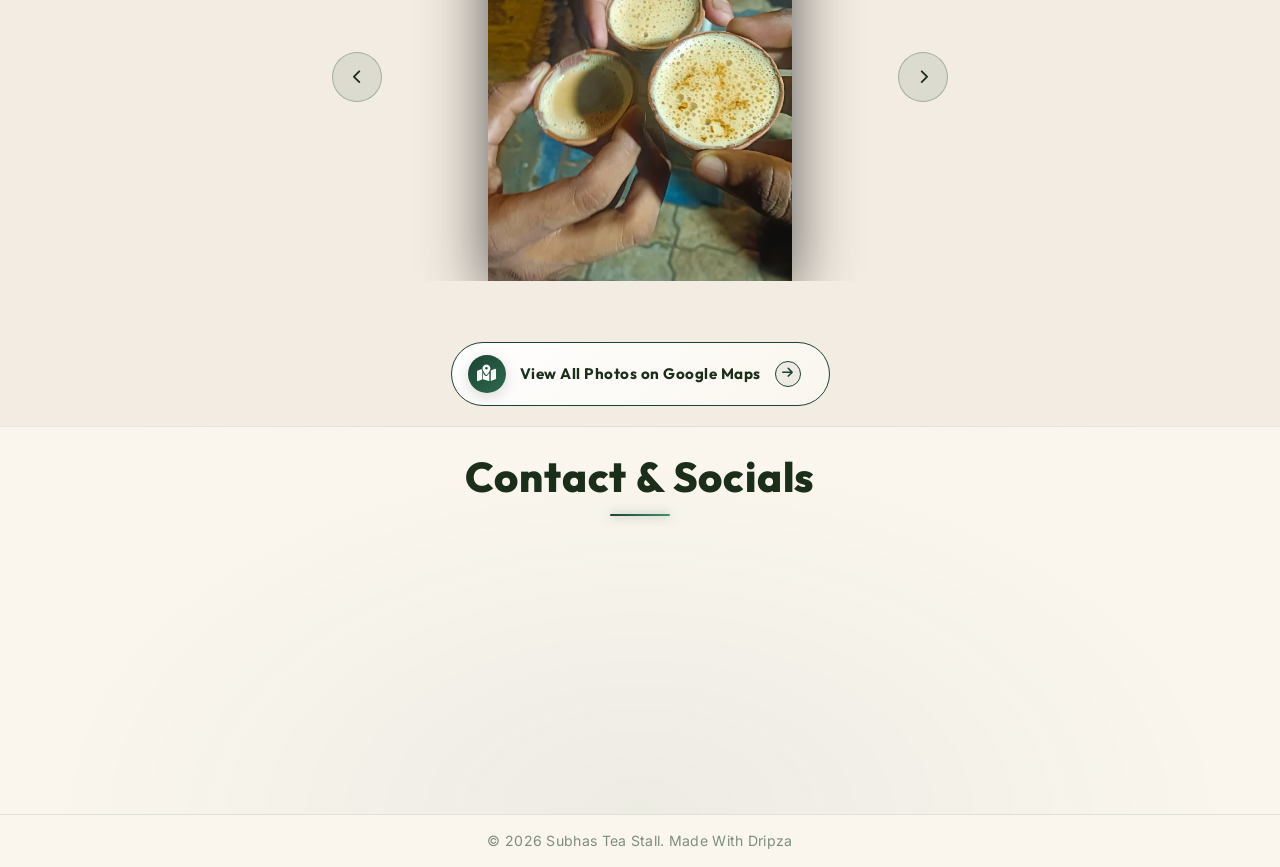
==== commit e3cd93ee: "pdate" ====
--- a/index.html
+++ b/index.html
@@ -25,12 +25,12 @@
             <img src="assets/subhas-tea-stall-logo.webp" alt="Subhas Tea Stall Logo" class="logo-brand-img">
             <div class="logo-text-wrapper">
                 <span class="animated-football-header" title="Mahalaya Special">
-                    <img src="assets/durga_puja_web_run_icon.webp" alt="Mahalaya Run Icon" style="object-fit: contain; filter: drop-shadow(0 0 5px rgba(255, 215, 0, 0.6));">
+                    <img src="assets/lakshmi_puja_web_run_icon.webp" alt="Mahalaya Run Icon" style="object-fit: contain; filter: drop-shadow(0 0 5px rgba(255, 215, 0, 0.6));">
                 </span>
                 <span class="logo-text">Subhas Tea Stall</span>
             </div>
         </div>
-        <span class="rath-yatra-header-text">শুভ শারদীয়া দুর্গাপূজা</span>
+        <span class="rath-yatra-header-text">শুভ লক্ষ্মীপূজা</span>
         <ul class="nav-links">
             <li><a href="#home">Home</a></li>
             <li><a href="#menu">Menu</a></li>
@@ -42,7 +42,7 @@
             <button class="fifa-btn" id="open-promo-modal-direct-btn" title="Show Mahalaya Special Poster">
                 <div class="fifa-container">
                     <div class="fifa-magic-ring"></div>
-                    <img src="assets/durga_puja_web_icon.webp" alt="Mahalaya Special" class="fifa-svg" style="object-fit: contain;">
+                    <img src="assets/lakshmi_puja_web_icon.webp" alt="Mahalaya Special" class="fifa-svg" style="object-fit: contain;">
                 </div>
             </button>
             
@@ -55,7 +55,7 @@
     <!-- Hero Section -->
     <section id="home" class="hero">
         <div class="hero-bg banner-box">
-            <img src="assets/modern_durga_puja_greeting_banner.webp" alt="Durga Puja Festival Banner" class="active">
+            <img src="assets/lakshmi_puja_greeting_banner.webp" alt="Durga Puja Festival Banner" class="active">
             <img src="assets/banner_1.webp" alt="Subhas Tea Stall Banner 1">
             <img src="assets/banner_2.webp" alt="Subhas Tea Stall Banner 2">
             <img src="assets/banner_3.webp" alt="Subhas Tea Stall Banner 3">
